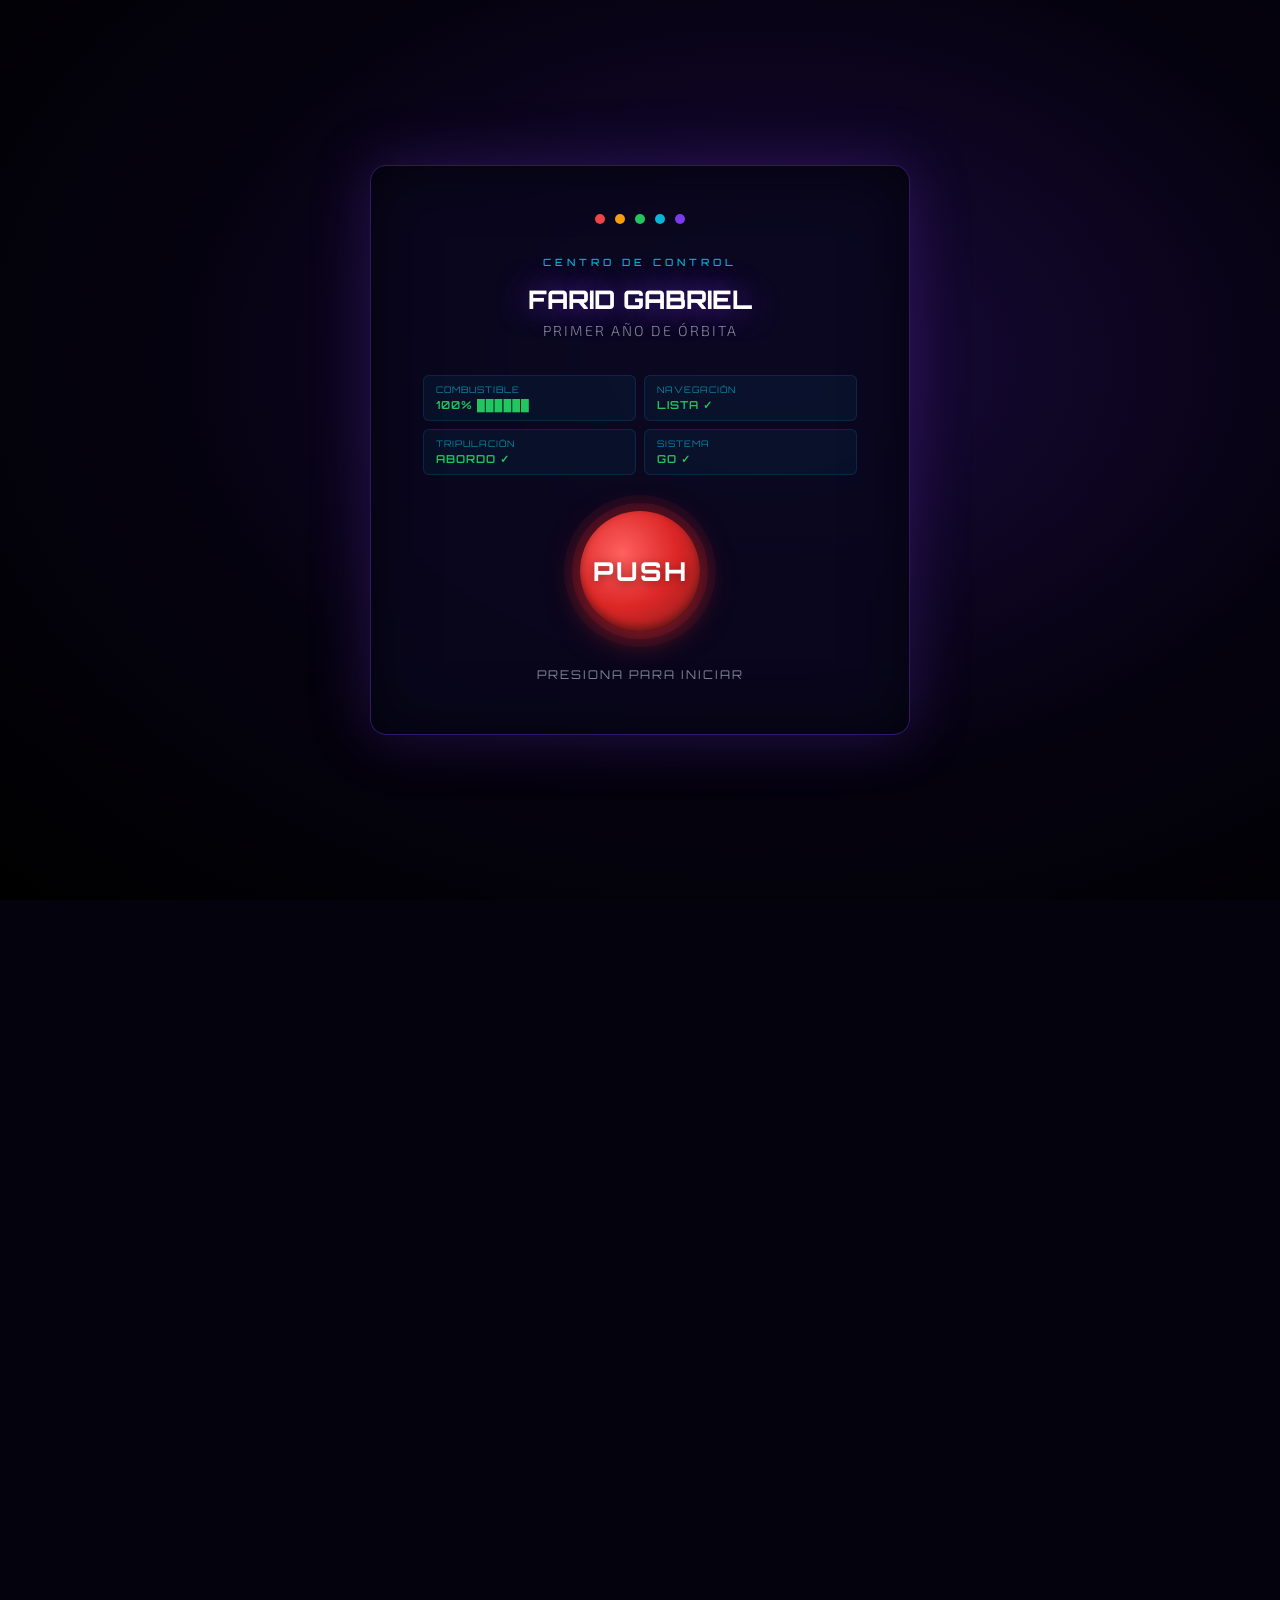
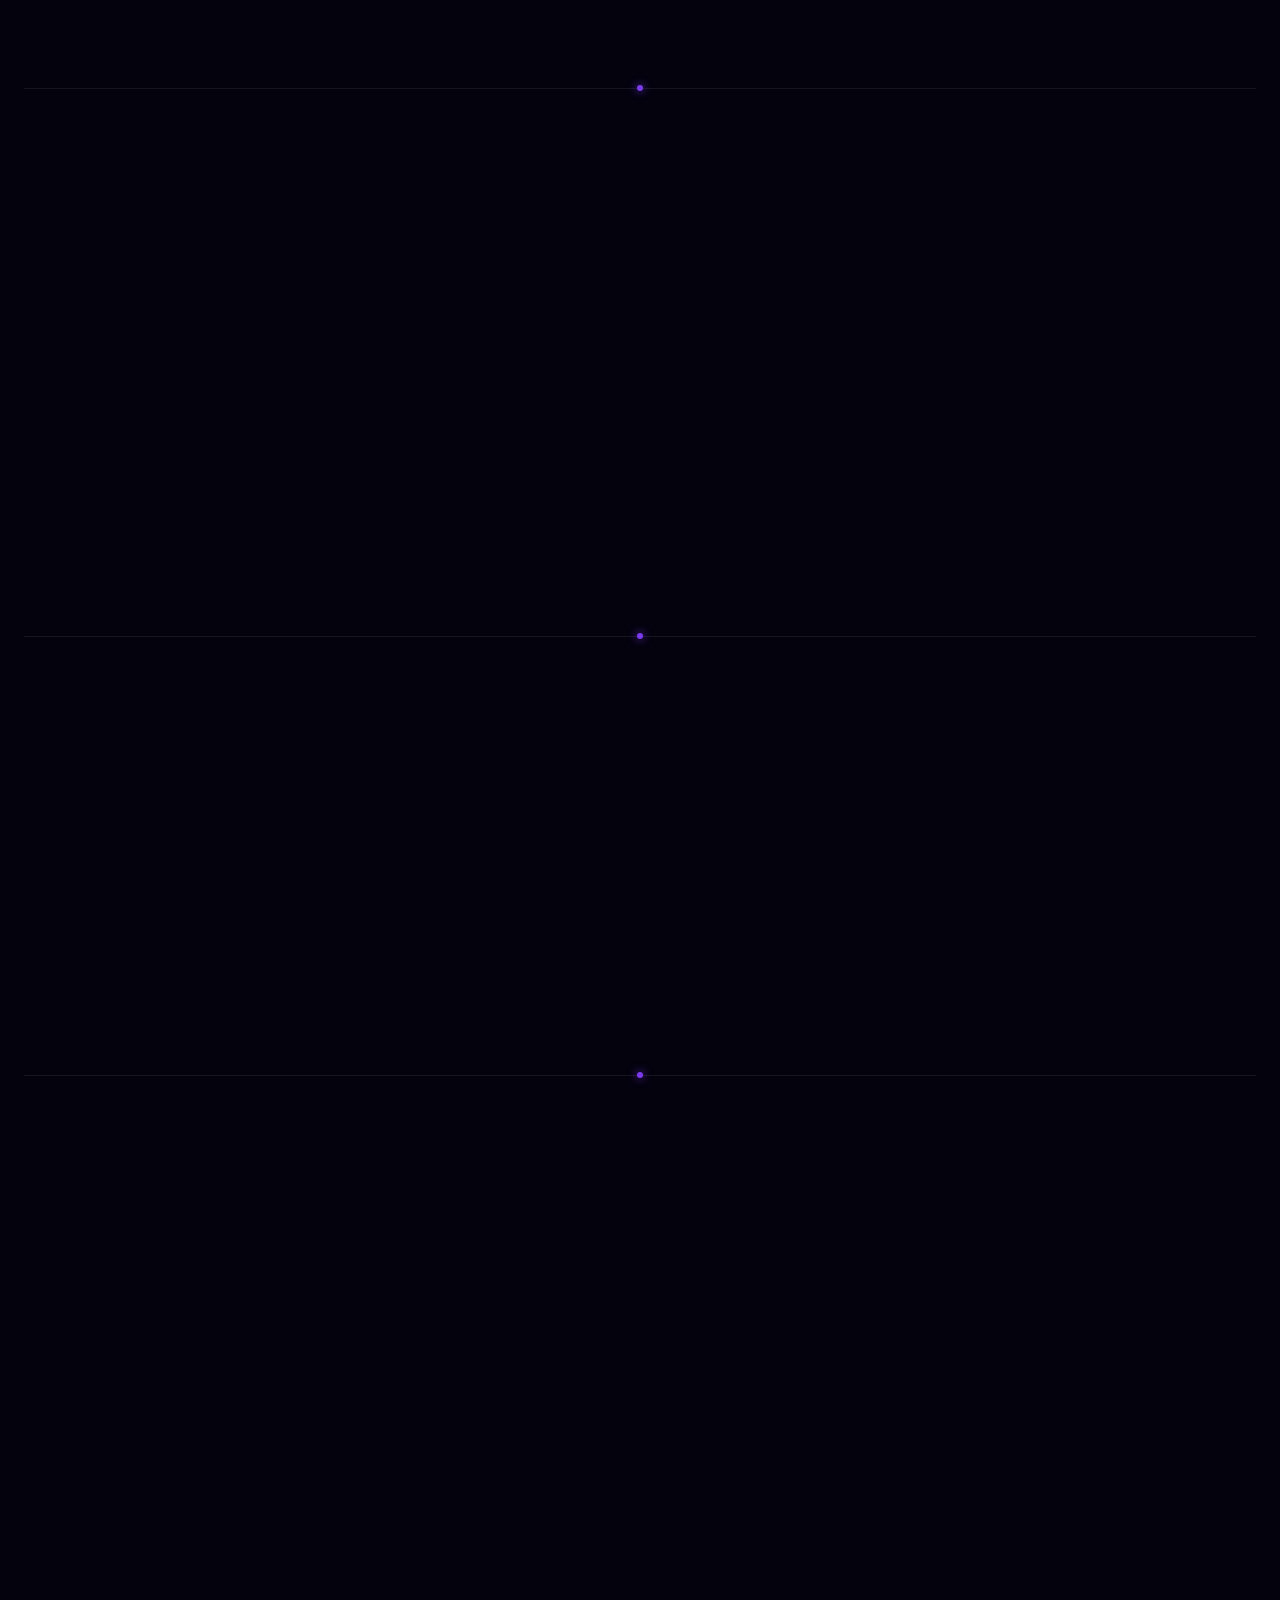
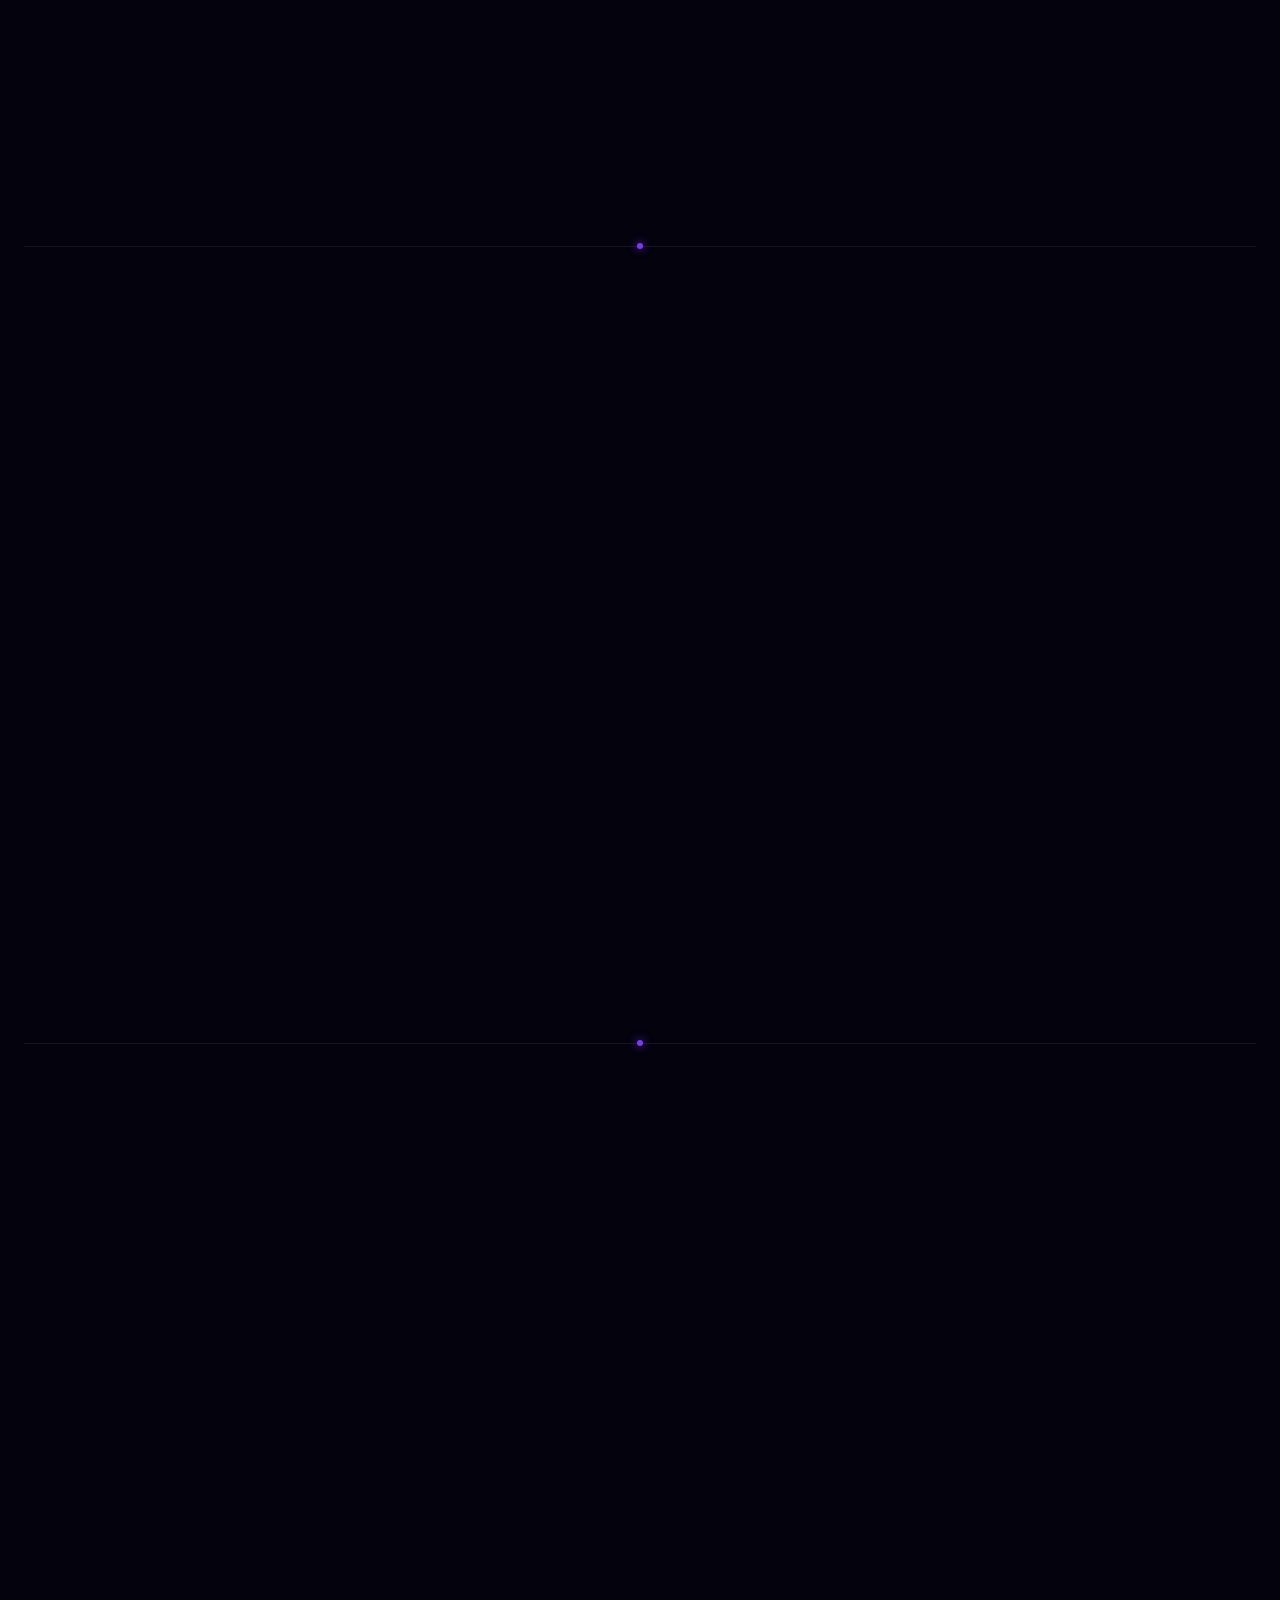
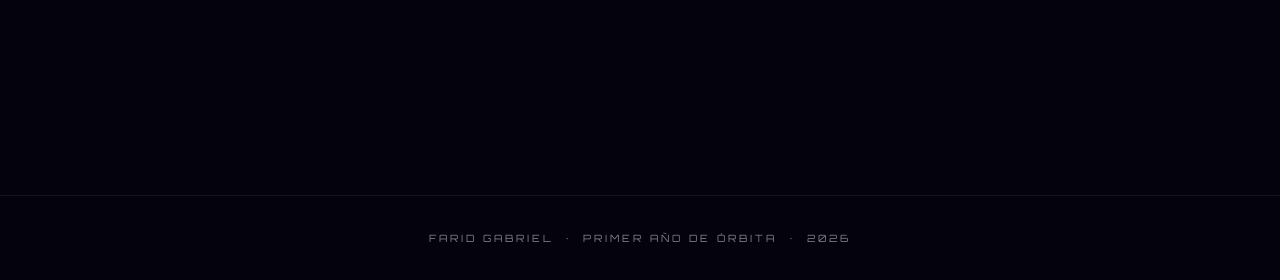
==== index.html @ 814578d6 "nebulosa y adios frase de inicio" ====
<!DOCTYPE html>
<html lang="es">

<head>
    <meta charset="utf-8" />
    <meta name="viewport" content="width=device-width, initial-scale=1" />
    <meta name="color-scheme" content="dark" />
    <meta name="theme-color" content="#03020d" />
    <title>Farid Gabriel — Primer Año de Órbita</title>
    <meta name="description"
        content="¡Farid Gabriel completa su primera órbita! Te invitamos a celebrar este lanzamiento especial." />
    <!-- Open Graph / WhatsApp -->
    <meta property="og:type" content="website" />
    <meta property="og:url" content="https://cumple-de-farid.pages.dev/" />
    <meta property="og:title" content="Farid Gabriel — Cumple 1 Año!" />
    <meta property="og:description"
        content="¡Farid Gabriel cumple un año y queremos celebrarlo contigo! Te esperamos para compartir risas, pastel y un momento inolvidable. ¡Gracias por ser parte de su vida!" />
    <meta property="og:image" content="https://cumple-de-farid.pages.dev/img/meta.jpg" />
    <meta property="og:image:secure_url" content="https://cumple-de-farid.pages.dev/img/meta.jpg" />
    <meta property="og:image:type" content="image/jpeg" />
    <meta property="og:image:width" content="2000" />
    <meta property="og:image:height" content="2000" />
    <meta property="og:image:alt" content="Farid Gabriel cumple un año — ¡Celebremos juntos!" />
    <meta property="og:locale" content="es_MX" />
    <meta property="og:site_name" content="Cumpleaños de Farid Gabriel" />
    <!-- Twitter Card (también funciona en WhatsApp) -->
    <meta name="twitter:card" content="summary_large_image" />
    <meta name="twitter:title" content="Farid Gabriel — Primer Año de Órbita" />
    <meta name="twitter:description"
        content="¡Farid Gabriel cumple un año y queremos celebrarlo contigo! Te esperamos para compartir risas, pastel y un momento inolvidable. ¡Gracias por ser parte de su vida!" />
    <meta name="twitter:image" content="https://cumple-de-farid.pages.dev/img/meta.jpg" />

    <link rel="preconnect" href="https://fonts.googleapis.com" />
    <link rel="preconnect" href="https://fonts.gstatic.com" crossorigin />
    <link
        href="https://fonts.googleapis.com/css2?family=Orbitron:wght@400;500;600;700;800;900&family=Exo+2:ital,wght@0,300;0,400;0,500;0,600;1,300&display=swap"
        rel="stylesheet" />

    <style>
        /* ===================================================
           RESET & BASE
        =================================================== */
        *,
        *::before,
        *::after {
            box-sizing: border-box;
            margin: 0;
            padding: 0;
        }

        :root {
            color-scheme: dark;
            --space-black: #03020d;
            --deep-navy: #080820;
            --nebula-purple: #4a2480;
            --violet: #7c3aed;
            --cyan: #06b6d4;
            --gold: #f59e0b;
            --star-white: #e8eaf6;
            --text-muted: rgba(232, 234, 246, 0.55);
            --glass-bg: rgba(255, 255, 255, 0.04);
            --glass-border: rgba(255, 255, 255, 0.08);
            --glow-violet: 0 0 40px rgba(124, 58, 237, 0.4);
            --glow-cyan: 0 0 40px rgba(6, 182, 212, 0.35);
        }

        html {
            scroll-behavior: smooth;
            background-color: var(--space-black);
        }

        body {
            background-color: var(--space-black);
            color: var(--star-white);
            font-family: 'Exo 2', sans-serif;
            font-weight: 300;
            overflow-x: hidden;
            -webkit-font-smoothing: antialiased;
        }

        /* ===================================================
           CANVAS STARS (background for all sections except hero)
        =================================================== */
        #stars-canvas {
            position: fixed;
            top: 0;
            left: 0;
            width: 100%;
            height: 100%;
            z-index: 0;
            pointer-events: none;
        }

        /* ===================================================
           ── INTRO / LAUNCH PANEL ──
        =================================================== */
        #launch-screen {
            position: fixed;
            inset: 0;
            z-index: 9999;
            display: flex;
            align-items: center;
            justify-content: center;
            background: radial-gradient(ellipse at 60% 40%, #1a0a3d 0%, #05020f 55%, #000 100%);
            overflow: hidden;
        }

        /* Shooting stars in launch panel */
        .launch-star {
            position: absolute;
            width: 2px;
            height: 2px;
            background: #fff;
            border-radius: 50%;
            opacity: 0;
            animation: shootStar var(--dur) linear var(--delay) infinite;
        }

        @keyframes shootStar {
            0% {
                transform: translate(0, 0) scaleX(1);
                opacity: 0;
            }

            10% {
                opacity: 1;
            }

            100% {
                transform: translate(var(--tx), var(--ty)) scaleX(6);
                opacity: 0;
            }
        }

        /* Panel */
        .launch-panel {
            position: relative;
            z-index: 2;
            background: rgba(10, 8, 30, 0.85);
            border: 1px solid rgba(124, 58, 237, 0.35);
            border-radius: 16px;
            padding: 48px 52px 52px;
            width: min(540px, 92vw);
            text-align: center;
            box-shadow: 0 0 60px rgba(124, 58, 237, 0.25), inset 0 0 60px rgba(0, 0, 0, 0.6);
            backdrop-filter: blur(12px);
        }

        /* Top status lights */
        .panel-lights {
            display: flex;
            justify-content: center;
            gap: 10px;
            margin-bottom: 32px;
        }

        .panel-light {
            width: 10px;
            height: 10px;
            border-radius: 50%;
            animation: blink 1.5s ease-in-out infinite;
        }

        .panel-light:nth-child(1) {
            background: #ef4444;
            animation-delay: 0s;
        }

        .panel-light:nth-child(2) {
            background: var(--gold);
            animation-delay: 0.4s;
        }

        .panel-light:nth-child(3) {
            background: #22c55e;
            animation-delay: 0.8s;
        }

        .panel-light:nth-child(4) {
            background: var(--cyan);
            animation-delay: 1.2s;
        }

        .panel-light:nth-child(5) {
            background: var(--violet);
            animation-delay: 0.2s;
        }

        @keyframes blink {

            0%,
            100% {
                opacity: 1;
                box-shadow: 0 0 8px currentColor;
            }

            50% {
                opacity: 0.25;
                box-shadow: none;
            }
        }

        .panel-label {
            font-family: 'Orbitron', sans-serif;
            font-size: 10px;
            font-weight: 500;
            letter-spacing: 4px;
            color: var(--cyan);
            text-transform: uppercase;
            margin-bottom: 16px;
        }

        .panel-title {
            font-family: 'Orbitron', sans-serif;
            font-size: clamp(1.1rem, 4vw, 1.6rem);
            font-weight: 800;
            line-height: 1.2;
            color: #fff;
            margin-bottom: 8px;
            text-shadow: 0 0 30px rgba(124, 58, 237, 0.8);
        }

        .panel-subtitle {
            font-size: 0.9rem;
            color: var(--text-muted);
            letter-spacing: 2px;
            margin-bottom: 36px;
        }

        /* Status readouts */
        .panel-readouts {
            display: grid;
            grid-template-columns: 1fr 1fr;
            gap: 8px;
            margin-bottom: 36px;
        }

        .readout {
            background: rgba(6, 182, 212, 0.06);
            border: 1px solid rgba(6, 182, 212, 0.15);
            border-radius: 6px;
            padding: 8px 12px;
            text-align: left;
            font-family: 'Orbitron', sans-serif;
            font-size: 9px;
            letter-spacing: 1px;
        }

        .readout-label {
            color: var(--cyan);
            opacity: 0.7;
            display: block;
            margin-bottom: 3px;
        }

        .readout-value {
            color: #22c55e;
            font-size: 11px;
            font-weight: 600;
        }

        /* Big red launch button */
        #launch-btn {
            position: relative;
            width: 120px;
            height: 120px;
            border-radius: 50%;
            border: none;
            outline: none;
            -webkit-tap-highlight-color: transparent;
            -webkit-appearance: none;
            user-select: none;
            cursor: pointer;
            background: radial-gradient(circle at 35% 35%, #ff6060, #dc2626 50%, #7f1d1d);
            box-shadow: 0 0 0 8px rgba(220, 38, 38, 0.15),
                0 0 0 16px rgba(220, 38, 38, 0.08),
                0 8px 32px rgba(220, 38, 38, 0.5),
                inset 0 -4px 8px rgba(0, 0, 0, 0.4);
            transition: transform 0.15s, box-shadow 0.15s;
            animation: pulseLaunch 2.5s ease-in-out infinite;
            margin: 0 auto;
            display: block;
        }

        #launch-btn:focus {
            outline: none;
            box-shadow: 0 0 0 8px rgba(220, 38, 38, 0.15),
                0 0 0 16px rgba(220, 38, 38, 0.08),
                0 8px 32px rgba(220, 38, 38, 0.5),
                inset 0 -4px 8px rgba(0, 0, 0, 0.4);
        }

        #launch-btn::after {
            content: 'PUSH';
            font-family: 'Orbitron', sans-serif;
            font-weight: 800;
            font-size: 26px;
            color: #fff;
            letter-spacing: 2px;
            text-shadow: 0 2px 10px rgba(0, 0, 0, 0.4);
            position: absolute;
            top: 50%;
            left: 50%;
            transform: translate(-50%, -50%);
            pointer-events: none;
        }

        /* hover removed — mobile/touch only */

        #launch-btn:active {
            transform: scale(0.97);
        }

        @keyframes pulseLaunch {

            0%,
            100% {
                box-shadow: 0 0 0 8px rgba(220, 38, 38, 0.15), 0 0 0 16px rgba(220, 38, 38, 0.08), 0 8px 32px rgba(220, 38, 38, 0.5), inset 0 -4px 8px rgba(0, 0, 0, 0.4);
            }

            50% {
                box-shadow: 0 0 0 14px rgba(220, 38, 38, 0.25), 0 0 0 28px rgba(220, 38, 38, 0.12), 0 12px 48px rgba(220, 38, 38, 0.7), inset 0 -4px 8px rgba(0, 0, 0, 0.4);
            }
        }

        .launch-hint {
            margin-top: 36px;
            font-size: 0.75rem;
            letter-spacing: 2px;
            color: var(--text-muted);
            font-family: 'Orbitron', sans-serif;
        }

        /* ===================================================
           ── WARP EFFECT ──
        =================================================== */
        #warp-overlay {
            position: fixed;
            inset: 0;
            z-index: 10002;
            pointer-events: none;
            opacity: 0;
            background: radial-gradient(ellipse at center, #ffffff 0%, #a78bfa 15%, #4c1d95 40%, #000 80%);
        }

        #warp-canvas {
            position: fixed;
            inset: 0;
            z-index: 10001;
            pointer-events: none;
            opacity: 0;
        }

        /* ===================================================
           ── HERO / INICIO ──
        =================================================== */
        #hero {
            position: relative;
            width: 100%;
            height: 100vh;
            min-height: 700px;
            background-image:
                url("./img/moon.avif"),
                url("./img/sars_bg.avif"),
                radial-gradient(circle at 50% 90%, #865ad6, #4a3896 45%, #322a7d 68%, #191c62);
            background-position: 50% 100%, 50% 0, 0 0;
            background-repeat: no-repeat, no-repeat, repeat;
            background-size: contain, 1440px, auto;
            display: flex;
            align-items: center;
            justify-content: center;
            overflow: hidden;
        }

        /* Satellite */
        .hero-satelite {
            position: absolute;
            top: 12%;
            left: 5%;
            width: 50px;
            height: 50px;
            background-image: url("./img/satelite.avif");
            background-size: contain;
            background-repeat: no-repeat;
            animation: floatSlow 8s ease-in-out infinite;
            z-index: 2;
        }

        /* Earth */
        .hero-earth {
            position: absolute;
            top: 52%;
            right: 8%;
            width: 100px;
            height: 100px;
            background-image: url("./img/earth.avif");
            background-size: contain;
            background-repeat: no-repeat;
            animation: floatSlow 10s ease-in-out infinite 1s;
            z-index: 2;
        }

        @keyframes floatSlow {

            0%,
            100% {
                transform: translateY(0) rotate(0deg);
            }

            50% {
                transform: translateY(-18px) rotate(4deg);
            }
        }

        /* Nebulosa sutil en el hero */
        #hero::before {
            content: '';
            position: absolute;
            inset: 0;
            z-index: 1;
            pointer-events: none;
            background:
                radial-gradient(ellipse 55% 40% at 15% 25%, rgba(220, 80, 180, 0.13) 0%, transparent 70%),
                radial-gradient(ellipse 40% 35% at 88% 18%, rgba(80, 120, 255, 0.1) 0%, transparent 65%),
                radial-gradient(ellipse 30% 25% at 72% 70%, rgba(124, 58, 237, 0.1) 0%, transparent 60%);
        }

        /* Hero text */
        .hero-content {
            position: relative;
            z-index: 3;
            text-align: center;
            padding: 0 24px;
        }

        .hero-eyebrow {
            font-family: 'Orbitron', sans-serif;
            font-size: 11px;
            font-weight: 500;
            letter-spacing: 5px;
            color: var(--cyan);
            text-transform: uppercase;
            margin-bottom: 20px;
            opacity: 0;
            animation: fadeUp 0.8s ease forwards 0.3s;
        }

        .hero-name {
            font-family: 'Orbitron', sans-serif;
            font-size: clamp(3.6rem, 14vw, 8.5rem);
            font-weight: 900;
            line-height: 0.92;
            color: #fff;
            letter-spacing: -2px;
            text-shadow:
                0 0 20px rgba(255, 255, 255, 0.9),
                0 0 60px rgba(168, 139, 250, 0.85),
                0 0 120px rgba(124, 58, 237, 0.7),
                0 0 200px rgba(124, 58, 237, 0.4),
                0 0 300px rgba(76, 29, 149, 0.3);
            opacity: 0;
            animation: fadeUp 0.8s ease forwards 0.55s;
        }

        /* Pulsing glow behind hero name */
        .hero-name-glow {
            position: absolute;
            top: 50%;
            left: 50%;
            transform: translate(-50%, -50%);
            width: 600px;
            height: 300px;
            background: radial-gradient(ellipse at center,
                    rgba(124, 58, 237, 0.35) 0%,
                    rgba(76, 29, 149, 0.2) 35%,
                    transparent 70%);
            filter: blur(30px);
            pointer-events: none;
            animation: glowPulse 3s ease-in-out infinite;
            z-index: 2;
        }

        @keyframes glowPulse {

            0%,
            100% {
                opacity: 0.7;
                transform: translate(-50%, -50%) scale(1);
            }

            50% {
                opacity: 1;
                transform: translate(-50%, -50%) scale(1.15);
            }
        }

        .hero-eyebrow {
            font-family: 'Orbitron', sans-serif;
            font-size: 13px;
            font-weight: 500;
            letter-spacing: 7px;
            color: var(--cyan);
            text-transform: uppercase;
            margin-bottom: 24px;
            opacity: 0;
            animation: fadeUp 0.8s ease forwards 0.3s;
            text-shadow: 0 0 15px var(--cyan);
        }

        .hero-mission {
            font-family: 'Orbitron', sans-serif;
            font-size: clamp(0.75rem, 2.8vw, 1.1rem);
            font-weight: 400;
            color: rgba(255, 255, 255, 0.65);
            letter-spacing: 6px;
            margin-top: 18px;
            text-transform: uppercase;
            opacity: 0;
            animation: fadeUp 0.8s ease forwards 0.8s;
        }

        .hero-orbit-badge {
            display: inline-flex;
            align-items: center;
            gap: 12px;
            background: rgba(124, 58, 237, 0.2);
            border: 1px solid rgba(168, 139, 250, 0.45);
            border-radius: 100px;
            padding: 13px 32px;
            margin-top: 20px;
            font-size: 0.95rem;
            color: rgba(255, 255, 255, 0.85);
            letter-spacing: 1px;
            opacity: 0;
            animation: fadeUp 0.8s ease forwards 1s;
            box-shadow: 0 0 30px rgba(124, 58, 237, 0.2), inset 0 0 20px rgba(124, 58, 237, 0.05);
        }

        .hero-orbit-badge span {
            color: var(--gold);
            font-family: 'Orbitron', sans-serif;
            font-weight: 700;
            font-size: 1.1rem;
            text-shadow: 0 0 15px var(--gold);
        }

        /* Extra hero decorations */
        .hero-star-ring {
            position: absolute;
            top: 50%;
            left: 50%;
            transform: translate(-50%, -50%);
            width: 500px;
            height: 500px;
            border-radius: 50%;
            border: 1px solid rgba(124, 58, 237, 0.12);
            pointer-events: none;
            animation: spinRing 30s linear infinite;
            z-index: 2;
        }

        .hero-star-ring::before {
            content: '★';
            position: absolute;
            top: -8px;
            left: 50%;
            transform: translateX(-50%);
            color: var(--gold);
            font-size: 14px;
            text-shadow: 0 0 10px var(--gold);
        }

        .hero-star-ring::after {
            content: '✧';
            position: absolute;
            bottom: -8px;
            left: 50%;
            transform: translateX(-50%);
            color: var(--gold);
            font-size: 11px;
            opacity: 0.6;
            text-shadow: 0 0 8px var(--gold);
        }

        /* Puntos y rombos sobre el anillo interior */
        .ring-dot {
            position: absolute;
            border-radius: 50%;
            pointer-events: none;
        }

        .hero-star-ring .ring-dot-left {
            width: 6px;
            height: 6px;
            background: var(--violet);
            box-shadow: 0 0 8px var(--violet);
            top: 50%;
            left: -4px;
            transform: translateY(-50%);
        }

        .hero-star-ring .ring-dot-right {
            width: 6px;
            height: 6px;
            background: var(--cyan);
            box-shadow: 0 0 8px var(--cyan);
            top: 50%;
            right: -4px;
            transform: translateY(-50%);
        }

        .ring-diamond {
            position: absolute;
            width: 7px;
            height: 7px;
            background: var(--gold);
            box-shadow: 0 0 8px var(--gold);
            transform: rotate(45deg);
            pointer-events: none;
            opacity: 0.75;
        }

        .hero-star-ring .ring-diamond-tl {
            top: 73px;
            left: 73px;
        }

        .hero-star-ring .ring-diamond-br {
            bottom: 73px;
            right: 73px;
        }

        .hero-star-ring-2 {
            position: absolute;
            top: 50%;
            left: 50%;
            transform: translate(-50%, -50%);
            width: 700px;
            height: 700px;
            border-radius: 50%;
            border: 1px solid rgba(6, 182, 212, 0.07);
            pointer-events: none;
            animation: spinRing 50s linear infinite reverse;
            z-index: 2;
        }

        .hero-star-ring-2::before {
            content: '✦';
            position: absolute;
            bottom: -8px;
            left: 50%;
            transform: translateX(-50%);
            color: var(--cyan);
            font-size: 12px;
            text-shadow: 0 0 10px var(--cyan);
        }

        .hero-star-ring-2::after {
            content: '◆';
            position: absolute;
            top: -7px;
            left: 50%;
            transform: translateX(-50%);
            color: var(--violet);
            font-size: 10px;
            opacity: 0.7;
            text-shadow: 0 0 10px var(--violet);
        }

        /* Puntos y ticks sobre el anillo exterior */
        .hero-star-ring-2 .ring-dot-left {
            width: 5px;
            height: 5px;
            background: var(--gold);
            box-shadow: 0 0 7px var(--gold);
            top: 50%;
            left: -3px;
            transform: translateY(-50%);
        }

        .hero-star-ring-2 .ring-dot-right {
            width: 5px;
            height: 5px;
            background: var(--violet);
            box-shadow: 0 0 7px var(--violet);
            top: 50%;
            right: -3px;
            transform: translateY(-50%);
        }

        .ring-tick {
            position: absolute;
            width: 10px;
            height: 1.5px;
            background: var(--cyan);
            opacity: 0.5;
            pointer-events: none;
        }

        .hero-star-ring-2 .ring-tick-tl {
            top: 103px;
            left: 103px;
            transform: rotate(-45deg);
        }

        .hero-star-ring-2 .ring-tick-tr {
            top: 103px;
            right: 103px;
            transform: rotate(45deg);
        }

        .hero-star-ring-2 .ring-tick-bl {
            bottom: 103px;
            left: 103px;
            transform: rotate(45deg);
        }

        .hero-star-ring-2 .ring-tick-br {
            bottom: 103px;
            right: 103px;
            transform: rotate(-45deg);
        }

        @keyframes spinRing {
            from {
                transform: translate(-50%, -50%) rotate(0deg);
            }

            to {
                transform: translate(-50%, -50%) rotate(360deg);
            }
        }

        /* Scroll indicator */
        .scroll-indicator {
            position: absolute;
            bottom: max(100px, env(safe-area-inset-bottom, 0px) + 48px);
            left: 50%;
            transform: translateX(-50%);
            display: flex;
            flex-direction: column;
            align-items: center;
            gap: 10px;
            z-index: 10;
            opacity: 0;
            animation: fadeIn 1s ease forwards 1.6s;
            padding-bottom: 8px;
        }

        .scroll-label {
            font-family: 'Orbitron', sans-serif;
            font-size: 9px;
            letter-spacing: 4px;
            color: var(--cyan);
            text-transform: uppercase;
            text-shadow: 0 0 10px var(--cyan);
        }

        .scroll-arrow {
            width: 22px;
            height: 22px;
            border-right: 2px solid var(--cyan);
            border-bottom: 2px solid var(--cyan);
            transform: rotate(45deg);
            animation: bounceDown 1.4s ease-in-out infinite;
            filter: drop-shadow(0 0 6px var(--cyan));
        }

        @keyframes bounceDown {

            0%,
            100% {
                transform: rotate(45deg) translateY(0);
                opacity: 1;
            }

            50% {
                transform: rotate(45deg) translateY(8px);
                opacity: 0.4;
            }
        }

        /* ===================================================
           SECTION COMMON
        =================================================== */
        section {
            position: relative;
            z-index: 1;
        }

        .section-inner {
            max-width: 900px;
            margin: 0 auto;
            padding: 0 24px;
        }

        /* Section eyebrow */
        .section-tag {
            font-family: 'Orbitron', sans-serif;
            font-size: 10px;
            font-weight: 500;
            letter-spacing: 4px;
            text-transform: uppercase;
            margin-bottom: 16px;
            display: flex;
            align-items: center;
            gap: 10px;
        }

        .section-tag::before {
            content: '';
            display: block;
            width: 24px;
            height: 1px;
            background: currentColor;
            opacity: 0.5;
        }

        /* Reveal on scroll */
        .reveal {
            opacity: 0;
            transform: translateY(32px);
            transition: opacity 0.7s ease, transform 0.7s ease;
        }

        .reveal.visible {
            opacity: 1;
            transform: translateY(0);
        }

        .reveal-delay-1 {
            transition-delay: 0.1s;
        }

        .reveal-delay-2 {
            transition-delay: 0.2s;
        }

        .reveal-delay-3 {
            transition-delay: 0.3s;
        }

        .reveal-delay-4 {
            transition-delay: 0.4s;
        }

        /* ===================================================
           ── MENSAJE EMOTIVO ──
        =================================================== */
        #mensaje {
            padding: 120px 0 100px;
        }

        .mensaje-card {
            background: var(--glass-bg);
            border: 1px solid var(--glass-border);
            border-radius: 24px;
            padding: clamp(40px, 6vw, 72px) clamp(28px, 6vw, 80px);
            text-align: center;
            position: relative;
            overflow: hidden;
            backdrop-filter: blur(8px);
        }

        .mensaje-card::before {
            content: '';
            position: absolute;
            top: -1px;
            left: 10%;
            right: 10%;
            height: 1px;
            background: linear-gradient(90deg, transparent, var(--violet), transparent);
        }

        .mensaje-glow {
            position: absolute;
            top: -80px;
            left: 50%;
            transform: translateX(-50%);
            width: 300px;
            height: 300px;
            background: radial-gradient(circle, rgba(124, 58, 237, 0.2) 0%, transparent 70%);
            pointer-events: none;
        }

        .mensaje-card .section-tag {
            justify-content: center;
            color: var(--violet);
        }

        .mensaje-heading {
            font-family: 'Orbitron', sans-serif;
            font-size: clamp(1.6rem, 5vw, 2.8rem);
            font-weight: 800;
            line-height: 1.15;
            color: #fff;
            margin-bottom: 28px;
        }

        .mensaje-text {
            font-size: clamp(1rem, 2vw, 1.2rem);
            line-height: 1.85;
            color: rgba(232, 234, 246, 0.75);
            max-width: 580px;
            margin: 0 auto;
        }

        .mensaje-signature {
            margin-top: 36px;
            font-family: 'Orbitron', sans-serif;
            font-size: 11px;
            letter-spacing: 3px;
            color: var(--gold);
        }

        /* ===================================================
           ── DETALLES DE LA MISIÓN ──
        =================================================== */
        #detalles {
            padding: 80px 0 100px;
        }

        .detalles-heading {
            font-family: 'Orbitron', sans-serif;
            font-size: clamp(1.4rem, 4vw, 2.2rem);
            font-weight: 800;
            color: #fff;
            margin-bottom: 12px;
        }

        .detalles-intro {
            color: var(--text-muted);
            font-size: 1rem;
            margin-bottom: 52px;
        }

        .mission-grid {
            display: grid;
            grid-template-columns: repeat(auto-fit, minmax(200px, 1fr));
            gap: 16px;
        }

        .mission-param {
            background: var(--glass-bg);
            border: 1px solid var(--glass-border);
            border-radius: 16px;
            padding: 28px 24px;
            position: relative;
            overflow: hidden;
        }

        .mission-param::after {
            content: '';
            position: absolute;
            inset: 0;
            background: linear-gradient(135deg, rgba(124, 58, 237, 0.06) 0%, transparent 60%);
            pointer-events: none;
        }

        .param-icon {
            width: 40px;
            height: 40px;
            border-radius: 10px;
            background: rgba(124, 58, 237, 0.15);
            border: 1px solid rgba(124, 58, 237, 0.2);
            display: flex;
            align-items: center;
            justify-content: center;
            margin-bottom: 16px;
        }

        .param-icon svg {
            width: 20px;
            height: 20px;
        }

        .param-label {
            font-family: 'Orbitron', sans-serif;
            font-size: 9px;
            letter-spacing: 3px;
            color: var(--cyan);
            text-transform: uppercase;
            margin-bottom: 8px;
            display: block;
        }

        .param-value {
            font-size: 1rem;
            font-weight: 500;
            color: #fff;
            line-height: 1.4;
        }

        /* ===================================================
           ── PROTOCOLO DE ABORDO ──
        =================================================== */
        #protocolo {
            padding: 80px 0 100px;
        }

        .protocolo-heading {
            font-family: 'Orbitron', sans-serif;
            font-size: clamp(1.4rem, 4vw, 2.2rem);
            font-weight: 800;
            color: #fff;
            margin-bottom: 12px;
        }

        .protocolo-intro {
            color: var(--text-muted);
            font-size: 1rem;
            margin-bottom: 52px;
        }

        .protocol-list {
            display: grid;
            grid-template-columns: repeat(auto-fit, minmax(240px, 1fr));
            gap: 16px;
        }

        .protocol-item {
            display: flex;
            align-items: flex-start;
            gap: 18px;
            background: var(--glass-bg);
            border: 1px solid var(--glass-border);
            border-radius: 16px;
            padding: 24px;
        }

        .protocol-num {
            font-family: 'Orbitron', sans-serif;
            font-size: 0.65rem;
            font-weight: 700;
            color: var(--cyan);
            background: rgba(6, 182, 212, 0.1);
            border: 1px solid rgba(6, 182, 212, 0.2);
            border-radius: 6px;
            width: 32px;
            height: 32px;
            display: flex;
            align-items: center;
            justify-content: center;
            flex-shrink: 0;
            letter-spacing: 1px;
        }

        .protocol-text {
            font-size: 0.95rem;
            color: rgba(232, 234, 246, 0.85);
            line-height: 1.5;
            padding-top: 4px;
        }

        .protocol-text strong {
            color: #fff;
            font-weight: 600;
            display: block;
            margin-bottom: 2px;
        }

        /* ===================================================
           ── UBICACIÓN ──
        =================================================== */
        #ubicacion {
            padding: 80px 0 100px;
        }

        .ubicacion-heading {
            font-family: 'Orbitron', sans-serif;
            font-size: clamp(1.4rem, 4vw, 2.2rem);
            font-weight: 800;
            color: #fff;
            margin-bottom: 12px;
        }

        .ubicacion-address {
            color: var(--text-muted);
            font-size: 1rem;
            margin-bottom: 40px;
        }

        .map-frame-outer {
            position: relative;
            border-radius: 20px;
            overflow: hidden;
            border: 1px solid var(--glass-border);
            box-shadow: 0 0 60px rgba(124, 58, 237, 0.15);
        }

        /* Corner decorations */
        .map-frame-outer::before,
        .map-frame-outer::after {
            content: '';
            position: absolute;
            z-index: 2;
            pointer-events: none;
        }

        .map-frame-outer::before {
            top: 0;
            left: 0;
            right: 0;
            height: 3px;
            background: linear-gradient(90deg, var(--violet), var(--cyan));
        }

        .map-frame-outer::after {
            bottom: 0;
            left: 0;
            right: 0;
            height: 3px;
            background: linear-gradient(90deg, var(--cyan), var(--violet));
        }

        .map-frame-outer iframe {
            display: block;
            width: 100%;
            height: 380px;
            border: none;
            filter: invert(90%) hue-rotate(180deg) saturate(0.6) brightness(0.75);
        }

        .map-btn-row {
            margin-top: 20px;
            display: flex;
            justify-content: center;
        }

        /* ===================================================
           BUTTONS
        =================================================== */
        .btn-primary {
            display: inline-flex;
            align-items: center;
            gap: 10px;
            font-family: 'Orbitron', sans-serif;
            font-size: 0.8rem;
            font-weight: 600;
            letter-spacing: 2px;
            text-transform: uppercase;
            text-decoration: none;
            color: #fff;
            background: linear-gradient(135deg, var(--violet), #5b21b6);
            border: none;
            border-radius: 100px;
            padding: 14px 32px;
            cursor: pointer;
            box-shadow: 0 4px 24px rgba(124, 58, 237, 0.35);
        }

        .btn-whatsapp {
            display: inline-flex;
            align-items: center;
            justify-content: center;
            gap: 12px;
            font-family: 'Orbitron', sans-serif;
            font-size: 0.8rem;
            font-weight: 700;
            letter-spacing: 2px;
            text-transform: uppercase;
            text-decoration: none;
            color: #fff;
            background: linear-gradient(135deg, #16a34a, #15803d);
            border-radius: 100px;
            padding: 16px 32px;
            cursor: pointer;
            box-shadow: 0 4px 32px rgba(22, 163, 74, 0.4);
            width: 100%;
            max-width: 420px;
        }

        /* ===================================================
           ── CONFIRMACIÓN ──
        =================================================== */
        #confirmar {
            padding: 80px 0 60px;
        }

        .confirm-card {
            background: linear-gradient(135deg, rgba(124, 58, 237, 0.12) 0%, rgba(6, 182, 212, 0.06) 100%);
            border: 1px solid rgba(124, 58, 237, 0.25);
            border-radius: 28px;
            padding: clamp(48px, 7vw, 90px) clamp(28px, 6vw, 80px);
            text-align: center;
            position: relative;
            overflow: hidden;
        }

        .confirm-card::before {
            content: '';
            position: absolute;
            top: -1px;
            left: 10%;
            right: 10%;
            height: 1px;
            background: linear-gradient(90deg, transparent, var(--cyan), transparent);
        }

        .confirm-glow {
            position: absolute;
            bottom: -100px;
            left: 50%;
            transform: translateX(-50%);
            width: 500px;
            height: 300px;
            background: radial-gradient(ellipse, rgba(6, 182, 212, 0.12) 0%, transparent 70%);
            pointer-events: none;
        }

        .confirm-heading {
            font-family: 'Orbitron', sans-serif;
            font-size: clamp(1.4rem, 5vw, 2.4rem);
            font-weight: 900;
            color: #fff;
            margin-bottom: 16px;
            line-height: 1.2;
        }

        .confirm-subtext {
            color: var(--text-muted);
            font-size: 1rem;
            line-height: 1.7;
            max-width: 480px;
            margin: 0 auto 40px;
        }

        .confirm-note {
            margin-top: 24px;
            font-size: 0.8rem;
            color: var(--text-muted);
            letter-spacing: 1px;
        }

        /* ===================================================
           ── FOOTER ──
        =================================================== */
        footer {
            border-top: 1px solid var(--glass-border);
            padding: 36px 24px;
            text-align: center;
            position: relative;
            z-index: 1;
        }

        .footer-text {
            font-family: 'Orbitron', sans-serif;
            font-size: 10px;
            letter-spacing: 3px;
            color: var(--text-muted);
        }

        /* ===================================================
           SECTION DIVIDERS — HUD lines
        =================================================== */
        .hud-divider {
            position: relative;
            height: 1px;
            background: var(--glass-border);
            margin: 0 24px;
            z-index: 1;
        }

        .hud-divider::before {
            content: '';
            position: absolute;
            left: 50%;
            top: -3px;
            transform: translateX(-50%);
            width: 6px;
            height: 6px;
            border-radius: 50%;
            background: var(--violet);
            box-shadow: 0 0 10px var(--violet);
        }

        /* ===================================================
           KEYFRAMES
        =================================================== */
        @keyframes fadeUp {
            from {
                opacity: 0;
                transform: translateY(24px);
            }

            to {
                opacity: 1;
                transform: translateY(0);
            }
        }

        @keyframes fadeIn {
            from {
                opacity: 0;
            }

            to {
                opacity: 1;
            }
        }

        /* ===================================================
           ── GALERÍA ESTELAR (CARRUSEL) ──
        =================================================== */
        #galeria {
            padding: 80px 0 100px;
            position: relative;
        }

        .galeria-heading {
            font-family: 'Orbitron', sans-serif;
            font-size: clamp(1.4rem, 4vw, 2.2rem);
            font-weight: 800;
            color: #fff;
            margin-bottom: 12px;
        }

        .galeria-intro {
            color: var(--text-muted);
            font-size: 1rem;
            margin-bottom: 52px;
        }

        .carousel-container {
            position: relative;
            max-width: 1000px;
            margin: 0 auto;
            padding: 0 24px;
        }

        .carousel-track-wrapper {
            overflow-x: auto;
            scroll-snap-type: x mandatory;
            scroll-behavior: smooth;
            scrollbar-width: none;
            -ms-overflow-style: none;
            display: flex;
            gap: 20px;
            padding: 20px 0;
            mask-image: linear-gradient(to right, transparent 0%, black 5%, black 95%, transparent 100%);
            -webkit-mask-image: linear-gradient(to right, transparent 0%, black 5%, black 95%, transparent 100%);
        }

        .carousel-track-wrapper::-webkit-scrollbar {
            display: none;
        }

        .carousel-slide {
            flex: 0 0 calc(100% - 10px);
            scroll-snap-align: center;
            position: relative;
            border-radius: 20px;
            overflow: hidden;
            background: var(--glass-bg);
            border: 1px solid var(--glass-border);
            height: 55vh;
            max-height: 450px;
            box-shadow: 0 10px 30px rgba(0, 0, 0, 0.5), 0 0 20px rgba(124, 58, 237, 0.15);
            display: flex;
            align-items: center;
            justify-content: center;
            padding: 10px;
        }

        @media (min-width: 768px) {
            .carousel-slide {
                flex: 0 0 calc(50% - 10px);
                height: 450px;
            }
        }

        @media (min-width: 1024px) {
            .carousel-slide {
                flex: 0 0 calc(33.333% - 13.333px);
                height: 400px;
            }
        }

        .carousel-slide img {
            max-width: 100%;
            max-height: 100%;
            object-fit: contain;
            display: block;
            border-radius: 12px;
            transition: transform 0.5s ease;
        }

        .carousel-slide:hover img {
            transform: scale(1.05);
        }

        .carousel-nav-btn {
            position: absolute;
            top: calc(50% - 12px);
            transform: translateY(-50%);
            width: 48px;
            height: 48px;
            border-radius: 50%;
            background: rgba(10, 8, 30, 0.7);
            border: 1px solid rgba(124, 58, 237, 0.5);
            color: var(--cyan);
            display: flex;
            align-items: center;
            justify-content: center;
            cursor: pointer;
            z-index: 10;
            backdrop-filter: blur(8px);
            box-shadow: 0 0 20px rgba(124, 58, 237, 0.3);
            transition: background 0.3s, box-shadow 0.3s, color 0.3s, transform 0.2s;
        }

        .carousel-nav-btn:hover {
            background: rgba(124, 58, 237, 0.4);
            box-shadow: 0 0 30px rgba(124, 58, 237, 0.6);
            color: #fff;
            transform: translateY(-50%) scale(1.1);
        }

        .carousel-nav-btn:active {
            transform: translateY(-50%) scale(0.95);
        }

        .carousel-nav-btn.prev {
            left: 4px;
        }

        .carousel-nav-btn.next {
            right: 4px;
        }

        .carousel-nav-btn svg {
            width: 24px;
            height: 24px;
            fill: none;
            stroke: currentColor;
            stroke-width: 2;
            stroke-linecap: round;
            stroke-linejoin: round;
        }

        .carousel-indicators {
            display: flex;
            justify-content: center;
            gap: 8px;
            margin-top: 16px;
        }

        .indicator {
            width: 24px;
            height: 4px;
            border-radius: 2px;
            background: rgba(255, 255, 255, 0.2);
            cursor: pointer;
            transition: background 0.3s, width 0.3s, box-shadow 0.3s;
        }

        .indicator.active {
            background: var(--cyan);
            width: 40px;
            box-shadow: 0 0 10px var(--cyan);
        }

        @media (max-width: 767px) {
            .carousel-nav-btn {
                width: 40px;
                height: 40px;
            }

            .carousel-nav-btn.prev {
                left: 12px;
            }

            .carousel-nav-btn.next {
                right: 12px;
            }

            .carousel-track-wrapper {
                mask-image: none;
                -webkit-mask-image: none;
            }
        }

        /* ===================================================
           ── REPRODUCTOR DE MÚSICA ──
        =================================================== */
        .audio-controls {
            position: fixed;
            bottom: 24px;
            right: 24px;
            z-index: 9990;
            opacity: 1;
            transition: opacity 0.5s ease, transform 0.5s ease;
        }

        .audio-controls.hidden {
            opacity: 0;
            pointer-events: none;
            transform: translateY(20px);
        }

        .toggle-audio-btn {
            width: 50px;
            height: 50px;
            border-radius: 50%;
            background: rgba(10, 8, 30, 0.7);
            border: 1px solid rgba(124, 58, 237, 0.4);
            box-shadow: 0 0 20px rgba(124, 58, 237, 0.2);
            backdrop-filter: blur(8px);
            display: flex;
            align-items: center;
            justify-content: center;
            cursor: pointer;
            transition: all 0.3s ease;
            color: var(--cyan);
        }

        .toggle-audio-btn:hover {
            border-color: var(--cyan);
            box-shadow: 0 0 30px rgba(6, 182, 212, 0.4);
            transform: scale(1.05);
        }

        .audio-bars {
            display: flex;
            align-items: flex-end;
            gap: 3px;
            height: 16px;
        }

        .audio-bars .bar {
            width: 3px;
            background-color: var(--cyan);
            border-radius: 2px;
            animation: soundWave 1.2s ease-in-out infinite;
        }

        .audio-bars .bar:nth-child(1) {
            height: 60%;
            animation-delay: 0.0s;
        }

        .audio-bars .bar:nth-child(2) {
            height: 100%;
            animation-delay: 0.2s;
        }

        .audio-bars .bar:nth-child(3) {
            height: 80%;
            animation-delay: 0.4s;
        }

        .audio-bars .bar:nth-child(4) {
            height: 40%;
            animation-delay: 0.6s;
        }

        @keyframes soundWave {

            0%,
            100% {
                transform: scaleY(0.5);
            }

            50% {
                transform: scaleY(1);
            }
        }

        .audio-paused .audio-bars {
            display: none;
        }

        .play-icon {
            display: none;
            width: 20px;
            height: 20px;
            color: var(--cyan);
            margin-left: 2px;
        }

        .audio-paused .play-icon {
            display: block;
        }

        /* ===================================================
           RESPONSIVE — Mobile first
        =================================================== */

        /* ── Small phones (≤ 480px) ── */
        @media (max-width: 480px) {
            .launch-panel {
                padding: 28px 18px 32px;
                border-radius: 14px;
            }

            .panel-title {
                font-size: 1.25rem;
            }

            .panel-readouts {
                grid-template-columns: 1fr 1fr;
                gap: 6px;
            }

            .readout {
                padding: 7px 10px;
            }

            #launch-btn {
                width: 90px;
                height: 90px;
            }

            #launch-btn::after {
                font-size: 18px;
            }

            /* Hero */
            #hero {
                min-height: 100dvh;
            }

            .hero-content {
                padding: 0 16px;
            }

            .hero-orbit-badge {
                font-size: 0.75rem;
                padding: 8px 16px;
            }

            /* Sections */
            #mensaje {
                padding: 72px 0 64px;
            }

            #detalles,
            #protocolo,
            #ubicacion,
            #confirmar {
                padding: 56px 0 64px;
            }

            .section-inner {
                padding: 0 16px;
            }

            /* Mission grid — 1 column on very small screens */
            .mission-grid {
                grid-template-columns: 1fr;
                gap: 12px;
            }

            .mission-param {
                padding: 20px 18px;
            }

            /* Protocol — already 1 col */
            .protocol-list {
                grid-template-columns: 1fr;
                gap: 12px;
            }

            .protocol-item {
                padding: 18px 16px;
                gap: 14px;
            }

            /* Map */
            .map-frame-outer iframe {
                height: 220px;
            }

            /* Buttons — full width on small phones */
            .btn-primary {
                width: 100%;
                justify-content: center;
                padding: 14px 20px;
                font-size: 0.72rem;
            }

            .btn-whatsapp {
                padding: 15px 20px;
                font-size: 0.72rem;
                letter-spacing: 1px;
            }

            /* Confirm card */
            .confirm-card {
                padding: 36px 18px;
            }
        }

        /* ── Wider phones / small tablets (481px – 768px) ── */
        @media (min-width: 481px) and (max-width: 768px) {
            .launch-panel {
                padding: 36px 28px 40px;
            }

            #launch-btn {
                width: 100px;
                height: 100px;
            }

            #launch-btn::after {
                font-size: 22px;
            }

            .mission-grid {
                grid-template-columns: 1fr 1fr;
                gap: 14px;
            }

            .protocol-list {
                grid-template-columns: 1fr;
            }

            .map-frame-outer iframe {
                height: 260px;
            }

            .btn-whatsapp {
                padding: 15px 28px;
            }

            #detalles,
            #protocolo,
            #ubicacion,
            #confirmar {
                padding: 64px 0 72px;
            }
        }
    </style>
</head>

<body>

    <!-- ========================================================
     CANVAS: Fondo de estrellas permanente
======================================================== -->
    <canvas id="stars-canvas"></canvas>

    <!-- ========================================================
     WARP LAYERS
======================================================== -->
    <canvas id="warp-canvas"></canvas>
    <div id="warp-overlay"></div>

    <!-- ========================================================
     INTRO: Panel de Lanzamiento
======================================================== -->
    <div id="launch-screen" role="dialog" aria-label="Panel de lanzamiento">
        <!-- Shooting stars generated by JS -->

        <div class="launch-panel">
            <div class="panel-lights">
                <div class="panel-light"></div>
                <div class="panel-light"></div>
                <div class="panel-light"></div>
                <div class="panel-light"></div>
                <div class="panel-light"></div>
            </div>

            <div class="panel-label">Centro de Control</div>

            <h1 class="panel-title">FARID GABRIEL</h1>
            <p class="panel-subtitle">PRIMER AÑO DE ÓRBITA</p>

            <div class="panel-readouts">
                <div class="readout">
                    <span class="readout-label">COMBUSTIBLE</span>
                    <span class="readout-value">100% ██████</span>
                </div>
                <div class="readout">
                    <span class="readout-label">NAVEGACIÓN</span>
                    <span class="readout-value">LISTA ✓</span>
                </div>
                <div class="readout">
                    <span class="readout-label">TRIPULACIÓN</span>
                    <span class="readout-value">ABORDO ✓</span>
                </div>
                <div class="readout">
                    <span class="readout-label">SISTEMA</span>
                    <span class="readout-value">GO ✓</span>
                </div>
            </div>

            <button id="launch-btn" aria-label="Iniciar misión"></button>
            <p class="launch-hint">PRESIONA PARA INICIAR</p>
        </div>
    </div>

    <!-- ========================================================
     HERO / INICIO
======================================================== -->
    <section id="hero" aria-label="Inicio">
        <div class="hero-satelite" aria-hidden="true"></div>
        <div class="hero-earth" aria-hidden="true"></div>

        <!-- Decorative rings -->
        <div class="hero-star-ring" aria-hidden="true">
            <div class="ring-dot ring-dot-left"></div>
            <div class="ring-dot ring-dot-right"></div>
            <div class="ring-diamond ring-diamond-tl"></div>
            <div class="ring-diamond ring-diamond-br"></div>
        </div>
        <div class="hero-star-ring-2" aria-hidden="true">
            <div class="ring-dot ring-dot-left"></div>
            <div class="ring-dot ring-dot-right"></div>
            <div class="ring-tick ring-tick-tl"></div>
            <div class="ring-tick ring-tick-tr"></div>
            <div class="ring-tick ring-tick-bl"></div>
            <div class="ring-tick ring-tick-br"></div>
        </div>

        <!-- Glow backdrop -->
        <div class="hero-name-glow" aria-hidden="true"></div>

        <div class="hero-content">
            <p class="hero-eyebrow">⬡ Misión Año Uno ⬡</p>
            <h1 class="hero-name">FARID<br>GABRIEL</h1>
            <div class="hero-orbit-badge">
                <span>01</span> vuelta completa alrededor del sol
            </div>
        </div>

        <div class="scroll-indicator" aria-label="Desliza hacia abajo">
            <span class="scroll-label">Desliza</span>
            <div class="scroll-arrow"></div>
        </div>
    </section>

    <!-- ========================================================
     MENSAJE EMOTIVO
======================================================== -->
    <section id="mensaje" aria-label="Mensaje emotivo">
        <div class="section-inner">
            <div class="mensaje-card reveal">
                <div class="mensaje-glow" aria-hidden="true"></div>
                <div class="section-tag" style="color:var(--violet);">Transmisión Especial</div>
                <h2 class="mensaje-heading">Un año que<br>iluminó el universo</h2>
                <p class="mensaje-text">
                    Hace un año, Farid Gabriel llegó a este mundo y desde ese instante
                    todo cambió. Su risa, su curiosidad y su energía llenaron cada rincón
                    de nuestra galaxia familiar con una luz que ningún telescopio podría
                    capturar. Hoy completamos la primera órbita juntos,
                    y queremos celebrarlo contigo, que eres parte de esta historia.
                </p>
                <div class="mensaje-signature">— Con amor, desde la Tierra hasta las estrellas —</div>
            </div>
        </div>
    </section>

    <div class="hud-divider"></div>

    <!-- ========================================================
     DETALLES DE LA MISIÓN
======================================================== -->
    <section id="detalles" aria-label="Detalles del evento">
        <div class="section-inner">
            <div class="reveal">
                <div class="section-tag" style="color:var(--cyan);">Datos de la Misión</div>
                <h2 class="detalles-heading">Parámetros del Evento</h2>
                <p class="detalles-intro">Coordenadas y especificaciones para la celebración interestelar</p>
            </div>

            <div class="mission-grid">
                <div class="mission-param reveal reveal-delay-1">
                    <div class="param-icon">
                        <!-- Cohete: Fecha de Lanzamiento -->
                        <svg viewBox="0 0 24 24" fill="none" stroke="#7c3aed" stroke-width="1.5" stroke-linecap="round"
                            stroke-linejoin="round">
                            <path d="M12 2C12 2 7 6 7 13h10c0-7-5-11-5-11z" fill="rgba(124,58,237,0.2)" />
                            <path d="M7 13v3l-2 2h14l-2-2v-3" />
                            <path d="M10 17v2a2 2 0 004 0v-2" />
                            <circle cx="12" cy="9" r="1.5" fill="#7c3aed" />
                        </svg>
                    </div>
                    <span class="param-label">Fecha de Lanzamiento</span>
                    <div class="param-value">Sábado<br>13 de Junio, 2026</div>
                </div>

                <div class="mission-param reveal reveal-delay-2">
                    <div class="param-icon">
                        <!-- Planeta con órbita: Hora de Inicio -->
                        <svg viewBox="0 0 24 24" fill="none" stroke="#7c3aed" stroke-width="1.5" stroke-linecap="round"
                            stroke-linejoin="round">
                            <circle cx="12" cy="12" r="4" fill="rgba(124,58,237,0.2)" />
                            <ellipse cx="12" cy="12" rx="10" ry="4" stroke="#06b6d4" stroke-width="1" opacity="0.6" />
                            <line x1="12" y1="8" x2="12" y2="12" stroke="#fff" stroke-width="1.5" />
                            <line x1="12" y1="12" x2="15" y2="13.5" stroke="#f59e0b" stroke-width="1.5" />
                            <circle cx="12" cy="12" r="1" fill="#7c3aed" />
                        </svg>
                    </div>
                    <span class="param-label">Hora de Inicio</span>
                    <div class="param-value">3:00 PM<br>en adelante</div>
                </div>

                <div class="mission-param reveal reveal-delay-3">
                    <div class="param-icon">
                        <!-- Saturno: Base de Operaciones -->
                        <svg viewBox="0 0 24 24" fill="none" stroke="#7c3aed" stroke-width="1.5" stroke-linecap="round"
                            stroke-linejoin="round">
                            <circle cx="12" cy="12" r="5" fill="rgba(124,58,237,0.2)" />
                            <ellipse cx="12" cy="12" rx="9" ry="3.5" stroke="#06b6d4" stroke-width="1.2" opacity="0.7"
                                transform="rotate(-20 12 12)" />
                            <circle cx="9" cy="9" r="1" fill="rgba(245,158,11,0.5)" stroke="none" />
                        </svg>
                    </div>
                    <span class="param-label">Base de Operaciones</span>
                    <div class="param-value">Granja Mar<br><span
                            style="font-size:0.85rem; color: rgba(232,234,246,0.5);">Ubicación próximamente</span></div>
                </div>

                <div class="mission-param reveal reveal-delay-4">
                    <div class="param-icon">
                        <!-- Estrella dorada con estela: Temática -->
                        <svg viewBox="0 0 24 24" fill="none" stroke="#7c3aed" stroke-width="1.5" stroke-linecap="round"
                            stroke-linejoin="round">
                            <circle cx="13" cy="6" r="3" fill="rgba(124,58,237,0.2)" />
                            <circle cx="13" cy="6" r="1.2" fill="#7c3aed" stroke="none" />
                            <line x1="2" y1="11" x2="10" y2="9" stroke="#06b6d4" stroke-width="1.2" opacity="0.8" />
                            <line x1="2" y1="14" x2="8" y2="13" stroke="#06b6d4" stroke-width="0.8" opacity="0.5" />
                            <line x1="2" y1="17" x2="6" y2="16.5" stroke="#06b6d4" stroke-width="0.6" opacity="0.3" />
                            <polygon points="13,1 14.5,4.5 18,5 15.5,7.5 16,11 13,9 10,11 10.5,7.5 8,5 11.5,4.5"
                                fill="rgba(245,158,11,0.15)" stroke="#f59e0b" stroke-width="1" />
                        </svg>
                    </div>
                    <span class="param-label">Temática</span>
                    <div class="param-value">Espacial</div>
                </div>
            </div>
        </div>
    </section>

    <div class="hud-divider"></div>

    <!-- ========================================================
     PROTOCOLO DE ABORDO
======================================================== -->
    <section id="protocolo" aria-label="Instrucciones del evento">
        <div class="section-inner">
            <div class="reveal">
                <div class="section-tag" style="color:var(--gold);">Instrucciones</div>
                <h2 class="protocolo-heading">Protocolo de Abordo</h2>
                <p class="protocolo-intro">Todo lo que necesitas saber antes de la misión</p>
            </div>

            <div class="protocol-list">
                <div class="protocol-item reveal reveal-delay-1"
                    style="border-color: rgba(6,182,212,0.25); background: rgba(6,182,212,0.05);">
                    <div class="protocol-num"
                        style="color: var(--cyan); background: rgba(6,182,212,0.12); border-color: rgba(6,182,212,0.25); width:38px; height:38px; padding:6px;">
                        <svg viewBox="0 0 24 24" fill="none" stroke="#06b6d4" stroke-width="1.5" stroke-linecap="round"
                            stroke-linejoin="round" width="100%" height="100%">
                            <circle cx="12" cy="6" r="4" fill="rgba(6,182,212,0.15)" />
                            <circle cx="12" cy="6" r="2.2" fill="rgba(6,182,212,0.3)" stroke="#06b6d4"
                                stroke-width="1" />
                            <path d="M7 11h10v7a2 2 0 01-2 2H9a2 2 0 01-2-2v-7z" fill="rgba(6,182,212,0.1)" />
                            <path d="M7 12l-2.5 1v4l2.5 1" />
                            <path d="M17 12l2.5 1v4l-2.5 1" />
                            <rect x="10" y="13" width="4" height="3" rx="0.5" stroke="#f59e0b" stroke-width="1"
                                fill="rgba(245,158,11,0.1)" />
                        </svg>
                    </div>
                    <div class="protocol-text">
                        <strong>¡No olvides tu traje de baño!</strong>
                        Habrá actividades acuáticas — trae tu toalla interestelar lista para la misión.
                    </div>
                </div>
            </div>
        </div>
    </section>

    <div class="hud-divider"></div>

    <!-- ========================================================
     UBICACIÓN
======================================================== -->
    <section id="ubicacion" aria-label="Ubicación del evento">
        <div class="section-inner">
            <div class="reveal">
                <div class="section-tag" style="color:var(--cyan);">Coordenadas</div>
                <h2 class="ubicacion-heading">¿Cómo llegar?</h2>
                <p class="ubicacion-address">Salón Estelar — Calle Las Galaxias #42, Colonia Cosmos</p>
            </div>

            <div class="map-frame-outer reveal">
                <iframe
                    src="https://www.google.com/maps/embed?pb=!1m18!1m12!1m3!1d3762.661955957093!2d-99.16869368509384!3d19.42729098688236!2m3!1f0!2f0!3f0!3m2!1i1024!2i768!4f13.1!3m3!1m2!1s0x85d1ff35f5bd1563%3A0x6c3f9557a24db2b8!2sZ%C3%B3calo%2C%20Ciudad%20de%20M%C3%A9xico!5e0!3m2!1ses!2smx!4v1684000000000"
                    allowfullscreen="" loading="lazy" referrerpolicy="no-referrer-when-downgrade"
                    title="Ubicación del evento">
                </iframe>
            </div>

            <div class="map-btn-row reveal">
                <a href="https://maps.google.com/?q=Zocalo,Ciudad+de+Mexico" target="_blank" id="btn-maps"
                    class="btn-primary">
                    <svg width="16" height="16" viewBox="0 0 24 24" fill="none" stroke="currentColor" stroke-width="2"
                        stroke-linecap="round" stroke-linejoin="round">
                        <path d="M21 10c0 7-9 13-9 13s-9-6-9-13a9 9 0 0 1 18 0z" />
                        <circle cx="12" cy="10" r="3" />
                    </svg>
                    Abrir en Google Maps
                </a>
            </div>
        </div>
    </section>

    <div class="hud-divider"></div>

    <!-- ========================================================
     GALERÍA ESTELAR
======================================================== -->
    <section id="galeria" aria-label="Galería de fotos">
        <div class="section-inner">
            <div class="reveal">
                <div class="section-tag" style="color:var(--gold);">Registros Visuales</div>
                <h2 class="galeria-heading">Momentos de la Misión</h2>
                <p class="galeria-intro">Desliza para explorar los momentos estelares de nuestra tripulación.</p>
            </div>
        </div>

        <div class="carousel-container reveal reveal-delay-1">
            <button class="carousel-nav-btn prev" aria-label="Anterior">
                <svg viewBox="0 0 24 24">
                    <polyline points="15 18 9 12 15 6"></polyline>
                </svg>
            </button>

            <div class="carousel-track-wrapper" id="carousel-track">
                <div class="carousel-slide">
                    <img src="galeria/1.jpeg" alt="Momento estelar 1" loading="lazy">
                </div>
                <div class="carousel-slide">
                    <img src="galeria/2.jpeg" alt="Momento estelar 2" loading="lazy">
                </div>
                <div class="carousel-slide">
                    <img src="galeria/3.jpeg" alt="Momento estelar 3" loading="lazy">
                </div>
                <div class="carousel-slide">
                    <img src="galeria/4.jpeg" alt="Momento estelar 4" loading="lazy">
                </div>
                <div class="carousel-slide">
                    <img src="galeria/5.jpeg" alt="Momento estelar 5" loading="lazy">
                </div>
                <div class="carousel-slide">
                    <img src="galeria/6.jpeg" alt="Momento estelar 6" loading="lazy">
                </div>
            </div>

            <button class="carousel-nav-btn next" aria-label="Siguiente">
                <svg viewBox="0 0 24 24">
                    <polyline points="9 18 15 12 9 6"></polyline>
                </svg>
            </button>

            <div class="carousel-indicators" id="carousel-indicators">
                <!-- Generados por JS -->
            </div>
        </div>
    </section>

    <div class="hud-divider"></div>

    <!-- ========================================================
     CONFIRMACIÓN
======================================================== -->
    <section id="confirmar" aria-label="Confirmación de asistencia">
        <div class="section-inner" style="padding-bottom: 80px;">
            <div class="confirm-card reveal">
                <div class="confirm-glow" aria-hidden="true"></div>

                <div class="section-tag" style="color:var(--cyan); justify-content:center;">Confirmación</div>

                <h2 class="confirm-heading">¿Abordarás<br>la misión?</h2>
                <p class="confirm-subtext">
                    Confírmanos tu asistencia por WhatsApp — un mensaje listo te espera.
                    Tu confirmación nos ayuda a preparar todo para ese día estelar.
                </p>

                <a id="btn-whatsapp"
                    href="https://wa.me/521XXXXXXXXXX?text=%C2%A1Hola!%20Confirmo%20mi%20asistencia%20al%20cumplea%C3%B1os%20de%20Farid%20Gabriel%20%F0%9F%8E%82%20%C2%A1All%C3%A1%20estaremos!"
                    target="_blank" class="btn-whatsapp">
                    <svg width="20" height="20" viewBox="0 0 24 24" fill="currentColor">
                        <path
                            d="M17.472 14.382c-.297-.149-1.758-.867-2.03-.967-.273-.099-.471-.148-.67.15-.197.297-.767.966-.94 1.164-.173.199-.347.223-.644.075-.297-.15-1.255-.463-2.39-1.475-.883-.788-1.48-1.761-1.653-2.059-.173-.297-.018-.458.13-.606.134-.133.298-.347.446-.52.149-.174.198-.298.298-.497.099-.198.05-.371-.025-.52-.075-.149-.669-1.612-.916-2.207-.242-.579-.487-.5-.669-.51-.173-.008-.371-.01-.57-.01-.198 0-.52.074-.792.372-.272.297-1.04 1.016-1.04 2.479 0 1.462 1.065 2.875 1.213 3.074.149.198 2.096 3.2 5.077 4.487.709.306 1.262.489 1.694.625.712.227 1.36.195 1.871.118.571-.085 1.758-.719 2.006-1.413.248-.694.248-1.289.173-1.413-.074-.124-.272-.198-.57-.347m-5.421 7.403h-.004a9.87 9.87 0 01-5.031-1.378l-.361-.214-3.741.982.998-3.648-.235-.374a9.86 9.86 0 01-1.51-5.26c.001-5.45 4.436-9.884 9.888-9.884 2.64 0 5.122 1.03 6.988 2.898a9.825 9.825 0 012.893 6.994c-.003 5.45-4.437 9.884-9.885 9.884m8.413-18.297A11.815 11.815 0 0012.05 0C5.495 0 .16 5.335.157 11.892c0 2.096.547 4.142 1.588 5.945L.057 24l6.305-1.654a11.882 11.882 0 005.683 1.448h.005c6.554 0 11.89-5.335 11.893-11.893a11.821 11.821 0 00-3.48-8.413z" />
                    </svg>
                    Confirmar Llegada a la Misión
                </a>

                <p class="confirm-note">Al hacer clic se abrirá WhatsApp con el mensaje listo para enviar</p>
            </div>
        </div>
    </section>

    <!-- ========================================================
     REPRODUCTOR DE AUDIO
======================================================== -->
    <audio id="bg-audio" loop preload="auto">
        <source src="safeandsound.mp3" type="audio/mpeg">
    </audio>

    <div id="audio-controls" class="audio-controls hidden" aria-label="Controles de música">
        <button id="toggle-audio-btn" class="toggle-audio-btn" aria-label="Pausar o reproducir música">
            <div class="audio-bars">
                <span class="bar"></span>
                <span class="bar"></span>
                <span class="bar"></span>
                <span class="bar"></span>
            </div>
            <svg class="play-icon" viewBox="0 0 24 24" fill="currentColor">
                <path d="M8 5v14l11-7z" />
            </svg>
        </button>
    </div>

    <!-- ========================================================
     FOOTER
======================================================== -->
    <footer>
        <p class="footer-text">FARID GABRIEL &nbsp;·&nbsp; PRIMER AÑO DE ÓRBITA &nbsp;·&nbsp; 2026</p>
    </footer>

    <!-- ========================================================
     JAVASCRIPT
======================================================== -->
    <script>
        /* ──────────────────────────────────────────────
           1. STARFIELD (background canvas — all sections)
        ────────────────────────────────────────────── */
        (function () {
            const canvas = document.getElementById('stars-canvas');
            const ctx = canvas.getContext('2d');
            let stars = [];
            const N = 220;

            function resize() {
                canvas.width = window.innerWidth;
                canvas.height = document.body.scrollHeight;
            }

            function init() {
                resize();
                stars = Array.from({ length: N }, () => ({
                    x: Math.random() * canvas.width,
                    y: Math.random() * canvas.height,
                    r: Math.random() * 1.4 + 0.2,
                    a: Math.random(),
                    speed: Math.random() * 0.004 + 0.001,
                    phase: Math.random() * Math.PI * 2
                }));
            }

            /* ── Meteoros ── */
            let meteors = [];
            function spawnMeteor() {
                const angle = (Math.PI / 180) * (30 + Math.random() * 20);
                const speed = 6 + Math.random() * 6;
                const len = 120 + Math.random() * 160;
                const startX = Math.random() * canvas.width;
                const startY = Math.random() * canvas.height * 0.5;
                meteors.push({ x: startX, y: startY, vx: Math.cos(angle) * speed, vy: Math.sin(angle) * speed, len, life: 1, hue: Math.random() > 0.5 ? '200,230,255' : '200,180,255' });
                setTimeout(spawnMeteor, 3000 + Math.random() * 4000);
            }
            setTimeout(spawnMeteor, 1500);

            function draw(t) {
                ctx.clearRect(0, 0, canvas.width, canvas.height);

                // Estrellas
                stars.forEach(s => {
                    const alpha = 0.3 + 0.7 * (0.5 + 0.5 * Math.sin(t * s.speed + s.phase));
                    ctx.beginPath();
                    ctx.arc(s.x, s.y, s.r, 0, Math.PI * 2);
                    ctx.fillStyle = `rgba(232,234,246,${alpha * s.a})`;
                    ctx.fill();
                });

                // Meteoros
                meteors = meteors.filter(m => m.life > 0);
                meteors.forEach(m => {
                    const dist = Math.sqrt(m.vx * m.vx + m.vy * m.vy);
                    const tailX = m.x - m.vx * (m.len / dist);
                    const tailY = m.y - m.vy * (m.len / dist);
                    const grad = ctx.createLinearGradient(tailX, tailY, m.x, m.y);
                    grad.addColorStop(0, `rgba(${m.hue},0)`);
                    grad.addColorStop(0.6, `rgba(${m.hue},${m.life * 0.4})`);
                    grad.addColorStop(1, `rgba(255,255,255,${m.life * 0.9})`);
                    ctx.beginPath();
                    ctx.moveTo(tailX, tailY);
                    ctx.lineTo(m.x, m.y);
                    ctx.strokeStyle = grad;
                    ctx.lineWidth = 1.5;
                    ctx.stroke();
                    ctx.beginPath();
                    ctx.arc(m.x, m.y, 1.8, 0, Math.PI * 2);
                    ctx.fillStyle = `rgba(255,255,255,${m.life})`;
                    ctx.fill();
                    m.x += m.vx;
                    m.y += m.vy;
                    m.life -= 0.018;
                });

                requestAnimationFrame(draw);
            }

            window.addEventListener('resize', init);
            init();
            requestAnimationFrame(draw);
        })();

        /* ──────────────────────────────────────────────
           2. LAUNCH PANEL shooting stars
        ────────────────────────────────────────────── */
        (function () {
            const panel = document.getElementById('launch-screen');
            for (let i = 0; i < 30; i++) {
                const el = document.createElement('div');
                el.className = 'launch-star';
                const angle = Math.random() * 360;
                const dist = 400 + Math.random() * 600;
                const rad = (angle * Math.PI) / 180;
                el.style.cssText = `
            left:${Math.random() * 100}%;
            top:${Math.random() * 100}%;
            --tx:${Math.cos(rad) * dist}px;
            --ty:${Math.sin(rad) * dist}px;
            --dur:${1.5 + Math.random() * 3}s;
            --delay:${Math.random() * 4}s;
        `;
                panel.appendChild(el);
            }
        })();

        /* ──────────────────────────────────────────────
           3. HYPERSPACE JUMP / LAUNCH BUTTON
        ────────────────────────────────────────────── */
        document.getElementById('launch-btn').addEventListener('click', function () {
            const overlay = document.getElementById('warp-overlay');
            const warpCanvas = document.getElementById('warp-canvas');
            const launchScreen = document.getElementById('launch-screen');
            const wCtx = warpCanvas.getContext('2d');
            const btn = this;

            // Iniciar audio
            const bgAudio = document.getElementById('bg-audio');
            if (bgAudio) {
                bgAudio.volume = 0.5;
                bgAudio.play().catch(e => console.log('Audio autoplay prevented:', e));
            }

            warpCanvas.width = window.innerWidth;
            warpCanvas.height = window.innerHeight;

            const cx = warpCanvas.width / 2;
            const cy = warpCanvas.height / 2;

            // === PHASE 0: Button shake + glow pulse ===
            btn.style.transition = 'transform 0.05s, box-shadow 0.05s';
            let shakeCount = 0;
            const shakeInterval = setInterval(() => {
                const dx = (Math.random() - 0.5) * 8;
                const dy = (Math.random() - 0.5) * 8;
                btn.style.transform = `translate(${dx}px, ${dy}px) scale(1.05)`;
                btn.style.boxShadow = `0 0 0 16px rgba(220,38,38,0.3), 0 0 60px rgba(220,38,38,0.8), 0 0 120px rgba(255,100,100,0.5)`;
                shakeCount++;
                if (shakeCount > 14) {
                    clearInterval(shakeInterval);
                    btn.style.transform = 'scale(0)';
                    btn.style.transition = 'transform 0.3s ease-in';

                    const panelUI = document.querySelector('.launch-panel');
                    if (panelUI) {
                        panelUI.style.transition = 'transform 0.8s cubic-bezier(0.55, 0.085, 0.68, 0.53), opacity 0.6s ease-in';
                        panelUI.style.transform = 'scale(1.5)';
                        panelUI.style.opacity = '0';
                    }

                    startHyperspaceJump();
                }
            }, 60);

            function startHyperspaceJump() {
                // === PHASE 1: Tunnel zoom — hyperdrive lines converge, then BLAST ===
                warpCanvas.style.opacity = '1';

                // Two sets: converging inner lines + explosive outer streaks
                const innerLines = Array.from({ length: 160 }, () => {
                    const angle = Math.random() * Math.PI * 2;
                    const speed = 6 + Math.random() * 10;
                    return {
                        angle,
                        len: 0,
                        startLen: Math.random() * 30,
                        maxLen: 80 + Math.random() * 180,
                        speed,
                        alpha: 0.4 + Math.random() * 0.5,
                        hue: Math.random() < 0.5 ? '168,139,250' : '6,182,212'
                    };
                });

                const outerStreaks = Array.from({ length: 220 }, () => {
                    const angle = Math.random() * Math.PI * 2;
                    return {
                        angle,
                        len: 0,
                        maxLen: 300 + Math.random() * 800,
                        speed: 28 + Math.random() * 60,
                        width: 0.5 + Math.random() * 2,
                        alpha: 0.5 + Math.random() * 0.5
                    };
                });

                let startTime = null;
                const WARP_DURATION = 1200;

                function animateWarp(ts) {
                    if (!startTime) startTime = ts;
                    const elapsed = ts - startTime;
                    const progress = Math.min(elapsed / WARP_DURATION, 1);

                    // Ease-in acceleration curve
                    const eased = progress < 0.5
                        ? 2 * progress * progress
                        : 1 - Math.pow(-2 * progress + 2, 2) / 2;

                    wCtx.clearRect(0, 0, warpCanvas.width, warpCanvas.height);

                    // Deep space bg that darkens then flares
                    const bgAlpha = progress < 0.7 ? progress * 0.9 : 0.95;
                    wCtx.fillStyle = `rgba(3,2,13,${bgAlpha})`;
                    wCtx.fillRect(0, 0, warpCanvas.width, warpCanvas.height);

                    // Central energy bloom
                    if (progress > 0.3) {
                        const bloomSize = (progress - 0.3) * 500 * eased;
                        const bloomAlpha = Math.sin(progress * Math.PI) * 0.6;
                        const grd = wCtx.createRadialGradient(cx, cy, 0, cx, cy, bloomSize);
                        grd.addColorStop(0, `rgba(255,255,255,${bloomAlpha})`);
                        grd.addColorStop(0.2, `rgba(168,139,250,${bloomAlpha * 0.7})`);
                        grd.addColorStop(0.5, `rgba(76,29,149,${bloomAlpha * 0.3})`);
                        grd.addColorStop(1, 'rgba(0,0,0,0)');
                        wCtx.fillStyle = grd;
                        wCtx.fillRect(0, 0, warpCanvas.width, warpCanvas.height);
                    }

                    // Inner converging tunnel lines
                    innerLines.forEach(l => {
                        if (progress < 0.65) {
                            l.len = Math.min(l.len + l.speed * (1 + eased * 4), l.maxLen);
                            const startR = l.startLen + l.len * 0.05;
                            const endR = l.startLen + l.len;
                            const sx = cx + Math.cos(l.angle) * startR;
                            const ex = cx + Math.cos(l.angle) * endR;
                            const sy = cy + Math.sin(l.angle) * startR;
                            const ey = cy + Math.sin(l.angle) * endR;

                            const grad = wCtx.createLinearGradient(sx, sy, ex, ey);
                            grad.addColorStop(0, `rgba(${l.hue},0)`);
                            grad.addColorStop(0.6, `rgba(${l.hue},${l.alpha * 0.5})`);
                            grad.addColorStop(1, `rgba(${l.hue},${l.alpha})`);

                            wCtx.beginPath();
                            wCtx.moveTo(sx, sy);
                            wCtx.lineTo(ex, ey);
                            wCtx.strokeStyle = grad;
                            wCtx.lineWidth = 1;
                            wCtx.globalAlpha = l.alpha * (1 - progress / 0.65);
                            wCtx.stroke();
                            wCtx.globalAlpha = 1;
                        }
                    });

                    // Explosive outer streaks (kick in after 40%)
                    if (progress > 0.4) {
                        const streakProgress = (progress - 0.4) / 0.6;
                        outerStreaks.forEach(l => {
                            l.len = Math.min(l.len + l.speed * (1 + streakProgress * 8), l.maxLen);
                            const sx = cx + Math.cos(l.angle) * (l.len * 0.05);
                            const ex = cx + Math.cos(l.angle) * l.len;
                            const sy = cy + Math.sin(l.angle) * (l.len * 0.05);
                            const ey = cy + Math.sin(l.angle) * l.len;

                            const grad = wCtx.createLinearGradient(sx, sy, ex, ey);
                            grad.addColorStop(0, `rgba(255,255,255,0)`);
                            grad.addColorStop(0.3, `rgba(200,180,255,${l.alpha * streakProgress * 0.4})`);
                            grad.addColorStop(1, `rgba(255,255,255,${l.alpha * streakProgress})`);

                            wCtx.beginPath();
                            wCtx.moveTo(sx, sy);
                            wCtx.lineTo(ex, ey);
                            wCtx.strokeStyle = grad;
                            wCtx.lineWidth = l.width;
                            wCtx.globalAlpha = streakProgress;
                            wCtx.stroke();
                            wCtx.globalAlpha = 1;
                        });
                    }

                    if (progress < 1) {
                        requestAnimationFrame(animateWarp);
                    } else {
                        // === PHASE 2: Nuclear white flash then reveal ===
                        overlay.style.transition = 'opacity 0.15s ease-out';
                        overlay.style.opacity = '1';
                        setTimeout(() => {
                            launchScreen.style.display = 'none';
                            warpCanvas.style.opacity = '0';
                            overlay.style.transition = 'opacity 0.9s cubic-bezier(0.25, 0.46, 0.45, 0.94)';
                            overlay.style.opacity = '0';
                            document.body.style.overflow = 'auto';
                            const audioControls = document.getElementById('audio-controls');
                            if (audioControls) audioControls.classList.remove('hidden');
                            triggerReveal();
                        }, 120);
                    }
                }

                requestAnimationFrame(animateWarp);
                document.body.style.overflow = 'hidden';
            }
        });

        /* ──────────────────────────────────────────────
           4. SCROLL REVEAL
        ────────────────────────────────────────────── */
        function triggerReveal() {
            const items = document.querySelectorAll('.reveal');
            const observer = new IntersectionObserver((entries) => {
                entries.forEach(e => {
                    if (e.isIntersecting) {
                        e.target.classList.add('visible');
                        observer.unobserve(e.target);
                    }
                });
            }, { threshold: 0.12 });
            items.forEach(i => observer.observe(i));
        }

        // Also trigger on scroll if user somehow bypasses launch
        document.addEventListener('DOMContentLoaded', () => {
            if (document.getElementById('launch-screen').style.display === 'none') {
                triggerReveal();
            }
        });

        /* Fix canvas height on resize */
        window.addEventListener('resize', () => {
            const c = document.getElementById('stars-canvas');
            c.height = document.body.scrollHeight;
        });
        /* ──────────────────────────────────────────────
           5. CAROUSEL
        ────────────────────────────────────────────── */
        (function () {
            const track = document.getElementById('carousel-track');
            if (!track) return;
            const prevBtn = document.querySelector('.carousel-nav-btn.prev');
            const nextBtn = document.querySelector('.carousel-nav-btn.next');
            const indicatorsContainer = document.getElementById('carousel-indicators');
            const slides = track.querySelectorAll('.carousel-slide');

            if (slides.length === 0) return;

            // Generar indicadores dinámicamente
            slides.forEach((_, i) => {
                const dot = document.createElement('div');
                dot.classList.add('indicator');
                if (i === 0) dot.classList.add('active');
                dot.addEventListener('click', () => {
                    scrollToSlide(i);
                });
                indicatorsContainer.appendChild(dot);
            });

            const indicators = document.querySelectorAll('.indicator');

            function updateIndicators() {
                const scrollLeft = track.scrollLeft;
                const slideWidth = slides[0].offsetWidth + 20; // 20px gap
                const index = Math.round(scrollLeft / slideWidth);

                indicators.forEach((dot, i) => {
                    dot.classList.toggle('active', i === index);
                });
            }

            function scrollToSlide(index) {
                const slideWidth = slides[0].offsetWidth + 20;
                track.scrollTo({
                    left: index * slideWidth,
                    behavior: 'smooth'
                });
            }

            prevBtn.addEventListener('click', () => {
                const slideWidth = slides[0].offsetWidth + 20;
                track.scrollBy({ left: -slideWidth, behavior: 'smooth' });
            });

            nextBtn.addEventListener('click', () => {
                const slideWidth = slides[0].offsetWidth + 20;
                track.scrollBy({ left: slideWidth, behavior: 'smooth' });
            });

            track.addEventListener('scroll', () => {
                requestAnimationFrame(updateIndicators);
            });
        })();

        /* ──────────────────────────────────────────────
           6. AUDIO CONTROLS
        ────────────────────────────────────────────── */
        (function () {
            const btn = document.getElementById('toggle-audio-btn');
            const audio = document.getElementById('bg-audio');
            if (!btn || !audio) return;

            btn.addEventListener('click', () => {
                if (audio.paused) {
                    audio.play();
                    btn.classList.remove('audio-paused');
                } else {
                    audio.pause();
                    btn.classList.add('audio-paused');
                }
            });
        })();
    </script>
</body>

</html>
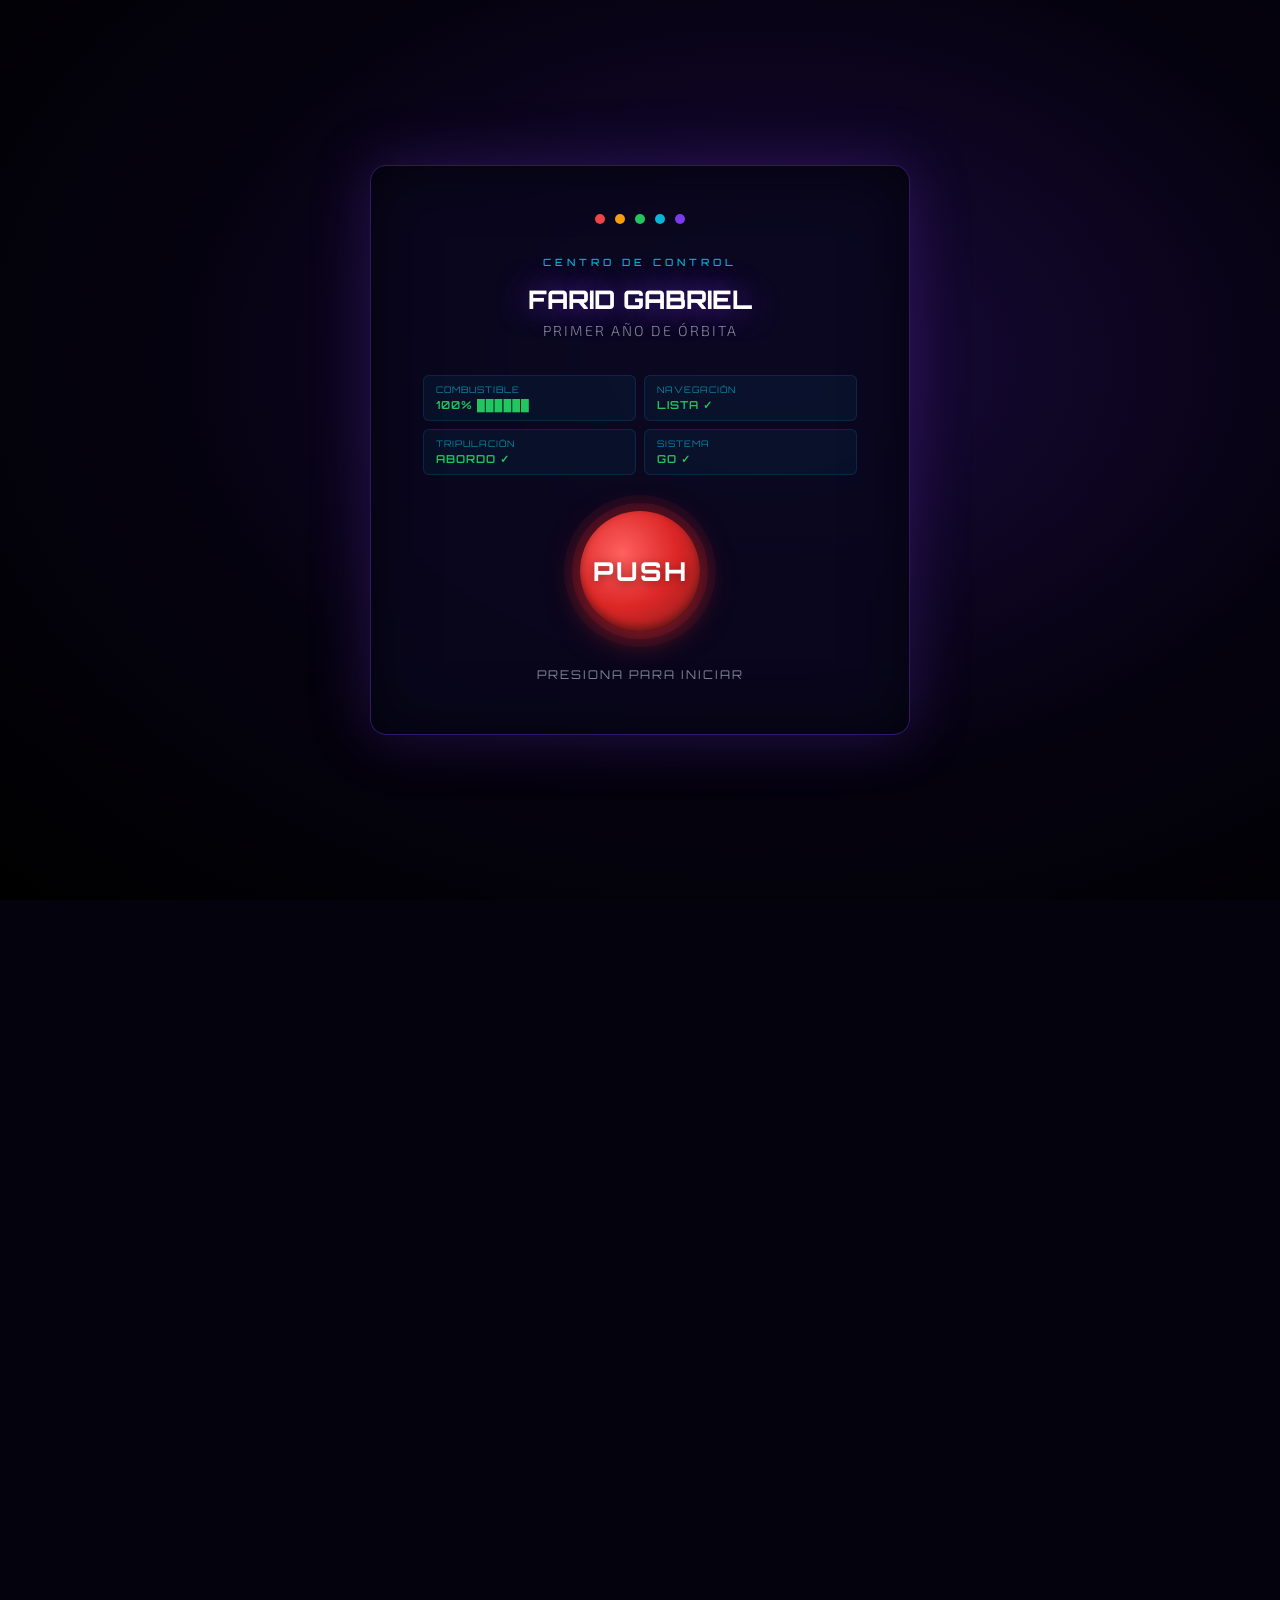
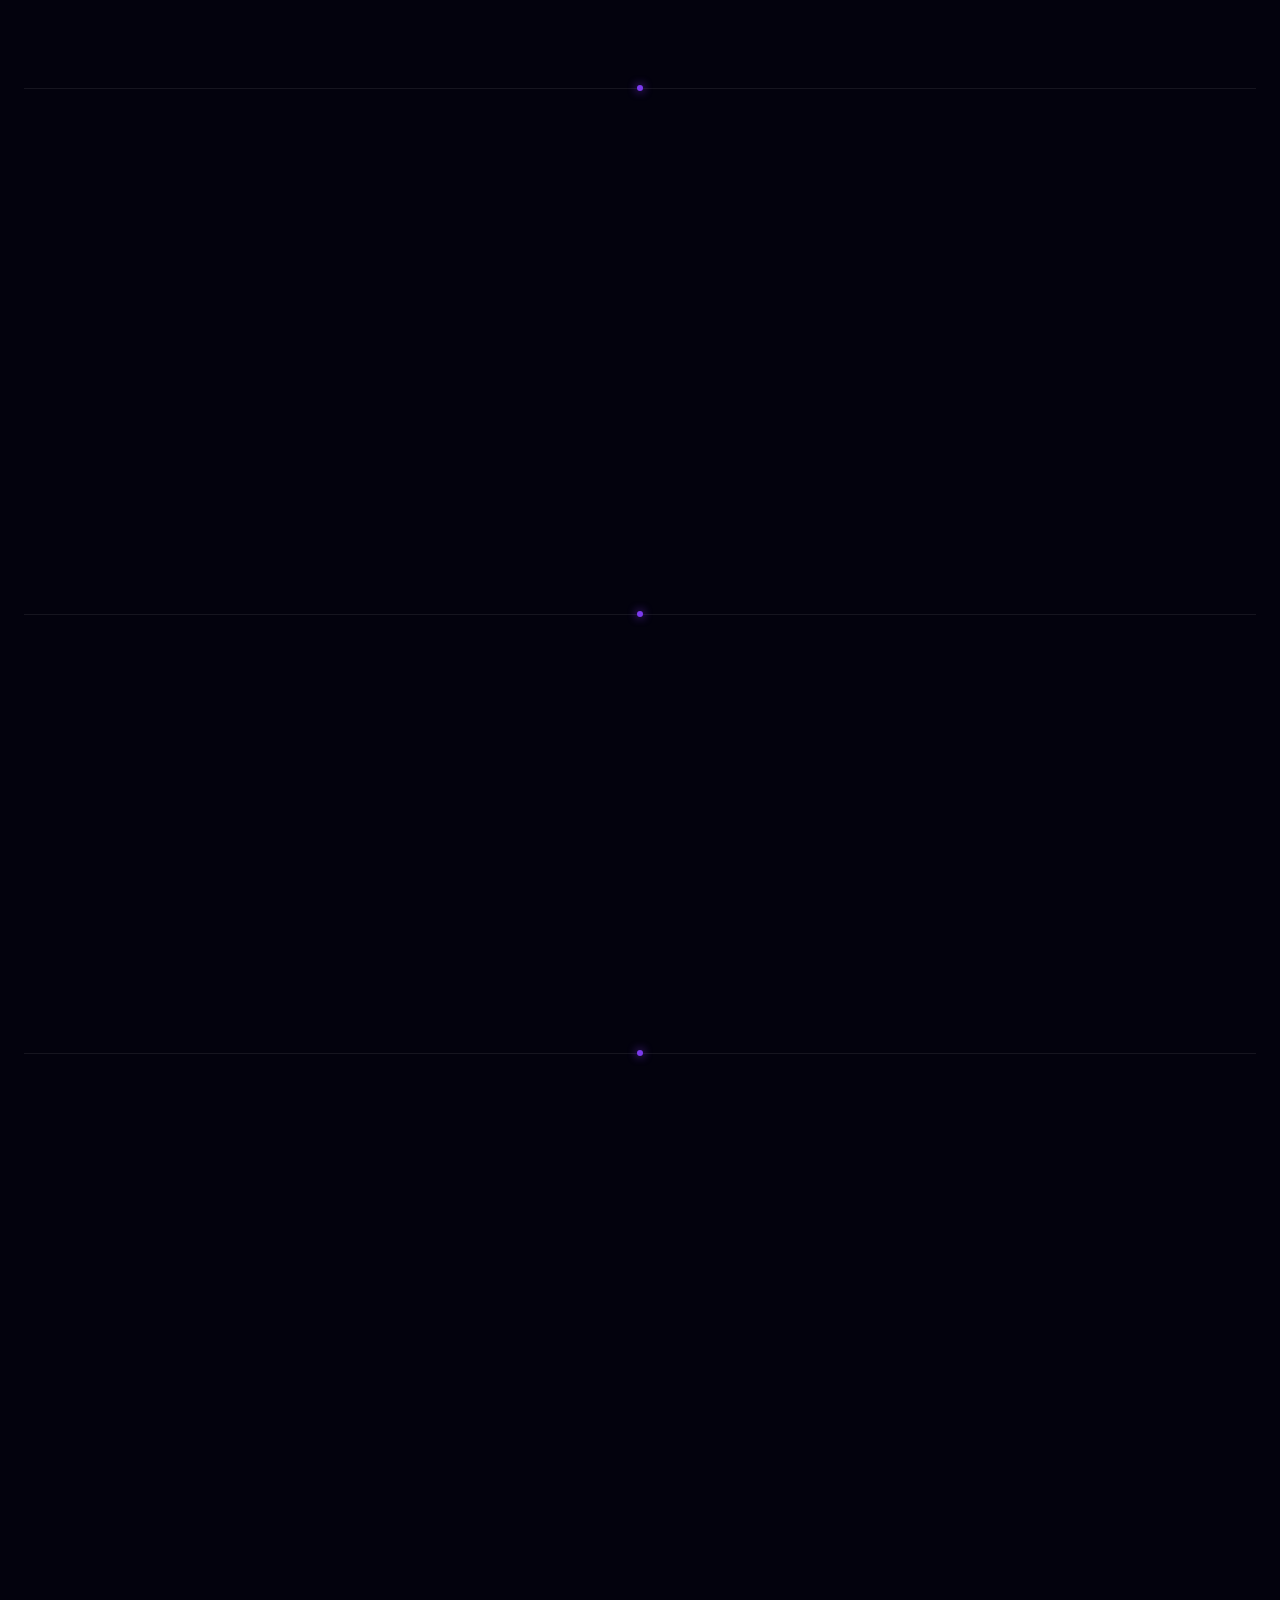
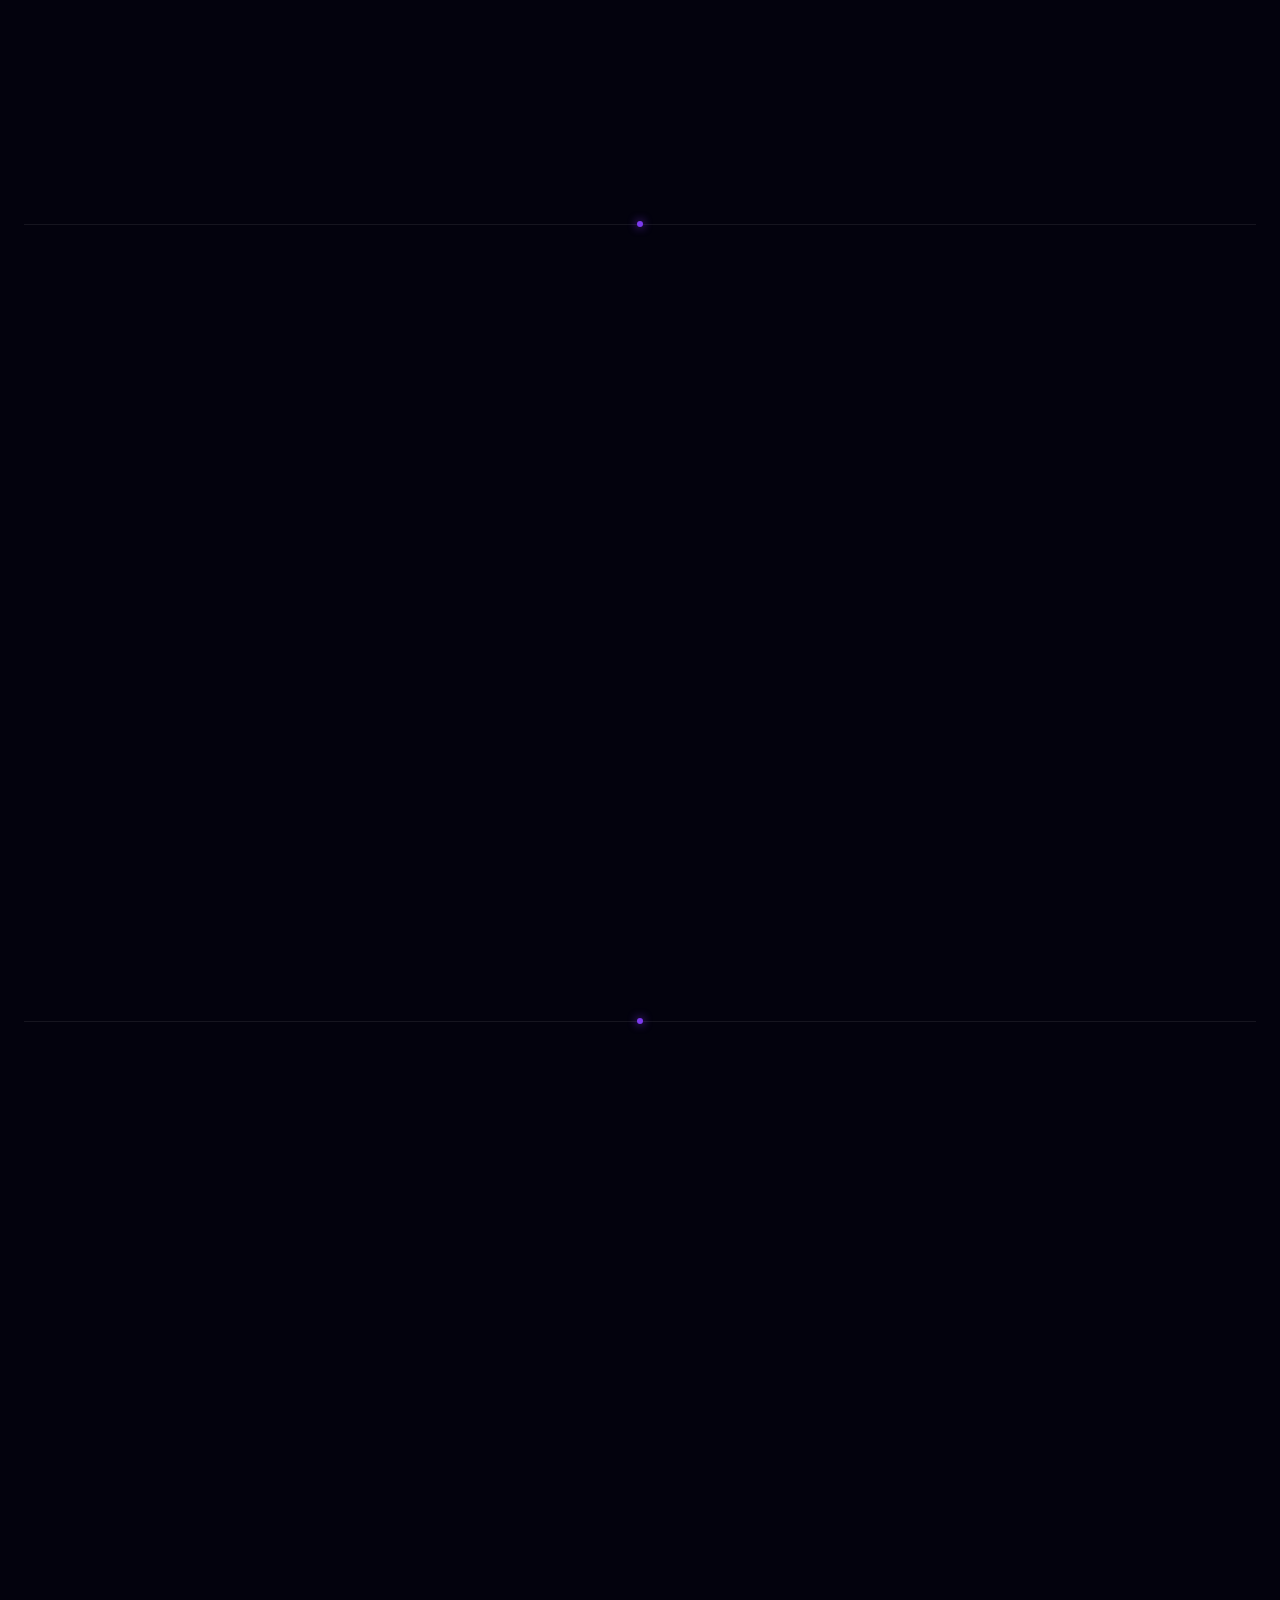
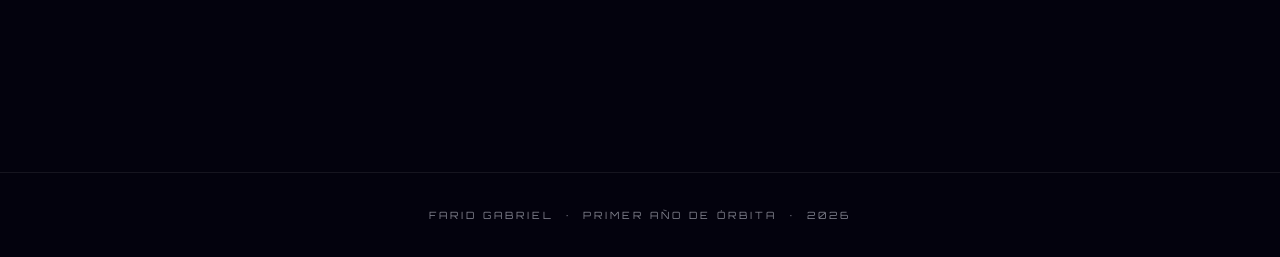
==== commit fd6c3ed9: "mapa y numero" ====
--- a/index.html
+++ b/index.html
@@ -389,10 +389,10 @@
         /* Earth */
         .hero-earth {
             position: absolute;
-            top: 52%;
-            right: 8%;
-            width: 100px;
-            height: 100px;
+            top: 6%;
+            right: 6%;
+            width: 90px;
+            height: 90px;
             background-image: url("./img/earth.avif");
             background-size: contain;
             background-repeat: no-repeat;
@@ -1909,7 +1909,7 @@
                     </div>
                     <span class="param-label">Base de Operaciones</span>
                     <div class="param-value">Granja Mar<br><span
-                            style="font-size:0.85rem; color: rgba(232,234,246,0.5);">Ubicación próximamente</span></div>
+                            style="font-size:0.85rem; color: rgba(232,234,246,0.6);">Sierra Mohinora</span></div>
                 </div>
 
                 <div class="mission-param reveal reveal-delay-4">
@@ -1982,20 +1982,19 @@
             <div class="reveal">
                 <div class="section-tag" style="color:var(--cyan);">Coordenadas</div>
                 <h2 class="ubicacion-heading">¿Cómo llegar?</h2>
-                <p class="ubicacion-address">Salón Estelar — Calle Las Galaxias #42, Colonia Cosmos</p>
+                <p class="ubicacion-address">Granja Mar — Sierra Mohinora</p>
             </div>
 
             <div class="map-frame-outer reveal">
                 <iframe
-                    src="https://www.google.com/maps/embed?pb=!1m18!1m12!1m3!1d3762.661955957093!2d-99.16869368509384!3d19.42729098688236!2m3!1f0!2f0!3f0!3m2!1i1024!2i768!4f13.1!3m3!1m2!1s0x85d1ff35f5bd1563%3A0x6c3f9557a24db2b8!2sZ%C3%B3calo%2C%20Ciudad%20de%20M%C3%A9xico!5e0!3m2!1ses!2smx!4v1684000000000"
+                    src="https://www.google.com/maps/embed?pb=!1m17!1m12!1m3!1d3000!2d-106.0004074!3d28.6442321!2m3!1f0!2f0!3f0!3m2!1i1024!2i768!4f13.1!3m2!1m1!2zMjjCsDM4JzM5LjIiTiAxMDbCsDAwJzAxLjUiVw!5e0!3m2!1ses!2smx!4v1700000000000"
                     allowfullscreen="" loading="lazy" referrerpolicy="no-referrer-when-downgrade"
                     title="Ubicación del evento">
                 </iframe>
             </div>
 
             <div class="map-btn-row reveal">
-                <a href="https://maps.google.com/?q=Zocalo,Ciudad+de+Mexico" target="_blank" id="btn-maps"
-                    class="btn-primary">
+                <a href="https://maps.app.goo.gl/BRcTkZdAkdt2v19N9" target="_blank" id="btn-maps" class="btn-primary">
                     <svg width="16" height="16" viewBox="0 0 24 24" fill="none" stroke="currentColor" stroke-width="2"
                         stroke-linecap="round" stroke-linejoin="round">
                         <path d="M21 10c0 7-9 13-9 13s-9-6-9-13a9 9 0 0 1 18 0z" />
@@ -2080,7 +2079,7 @@
                 </p>
 
                 <a id="btn-whatsapp"
-                    href="https://wa.me/521XXXXXXXXXX?text=%C2%A1Hola!%20Confirmo%20mi%20asistencia%20al%20cumplea%C3%B1os%20de%20Farid%20Gabriel%20%F0%9F%8E%82%20%C2%A1All%C3%A1%20estaremos!"
+                    href="https://wa.me/5216143782974?text=%C2%A1Hola!%20Confirmo%20mi%20asistencia%20al%20cumplea%C3%B1os%20de%20Farid%20Gabriel%20%F0%9F%8E%82%20%C2%A1All%C3%A1%20estaremos!"
                     target="_blank" class="btn-whatsapp">
                     <svg width="20" height="20" viewBox="0 0 24 24" fill="currentColor">
                         <path
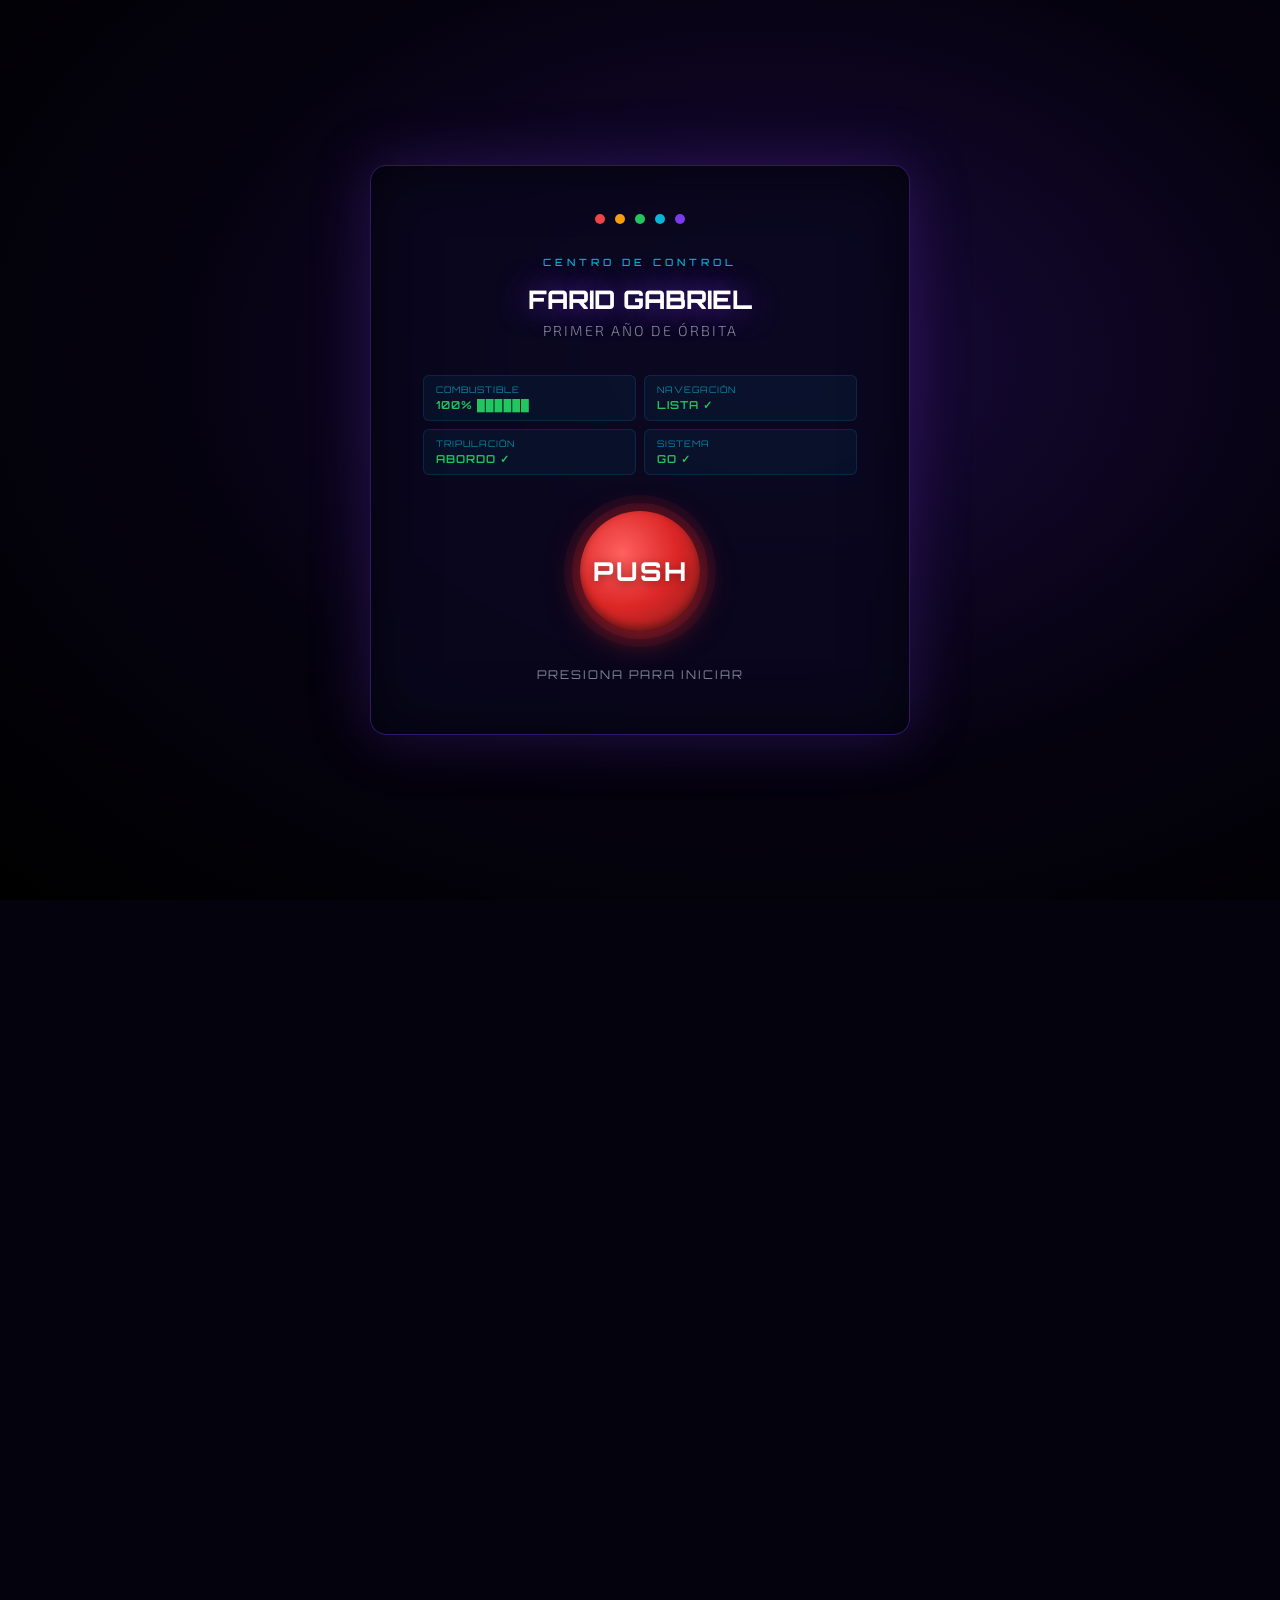
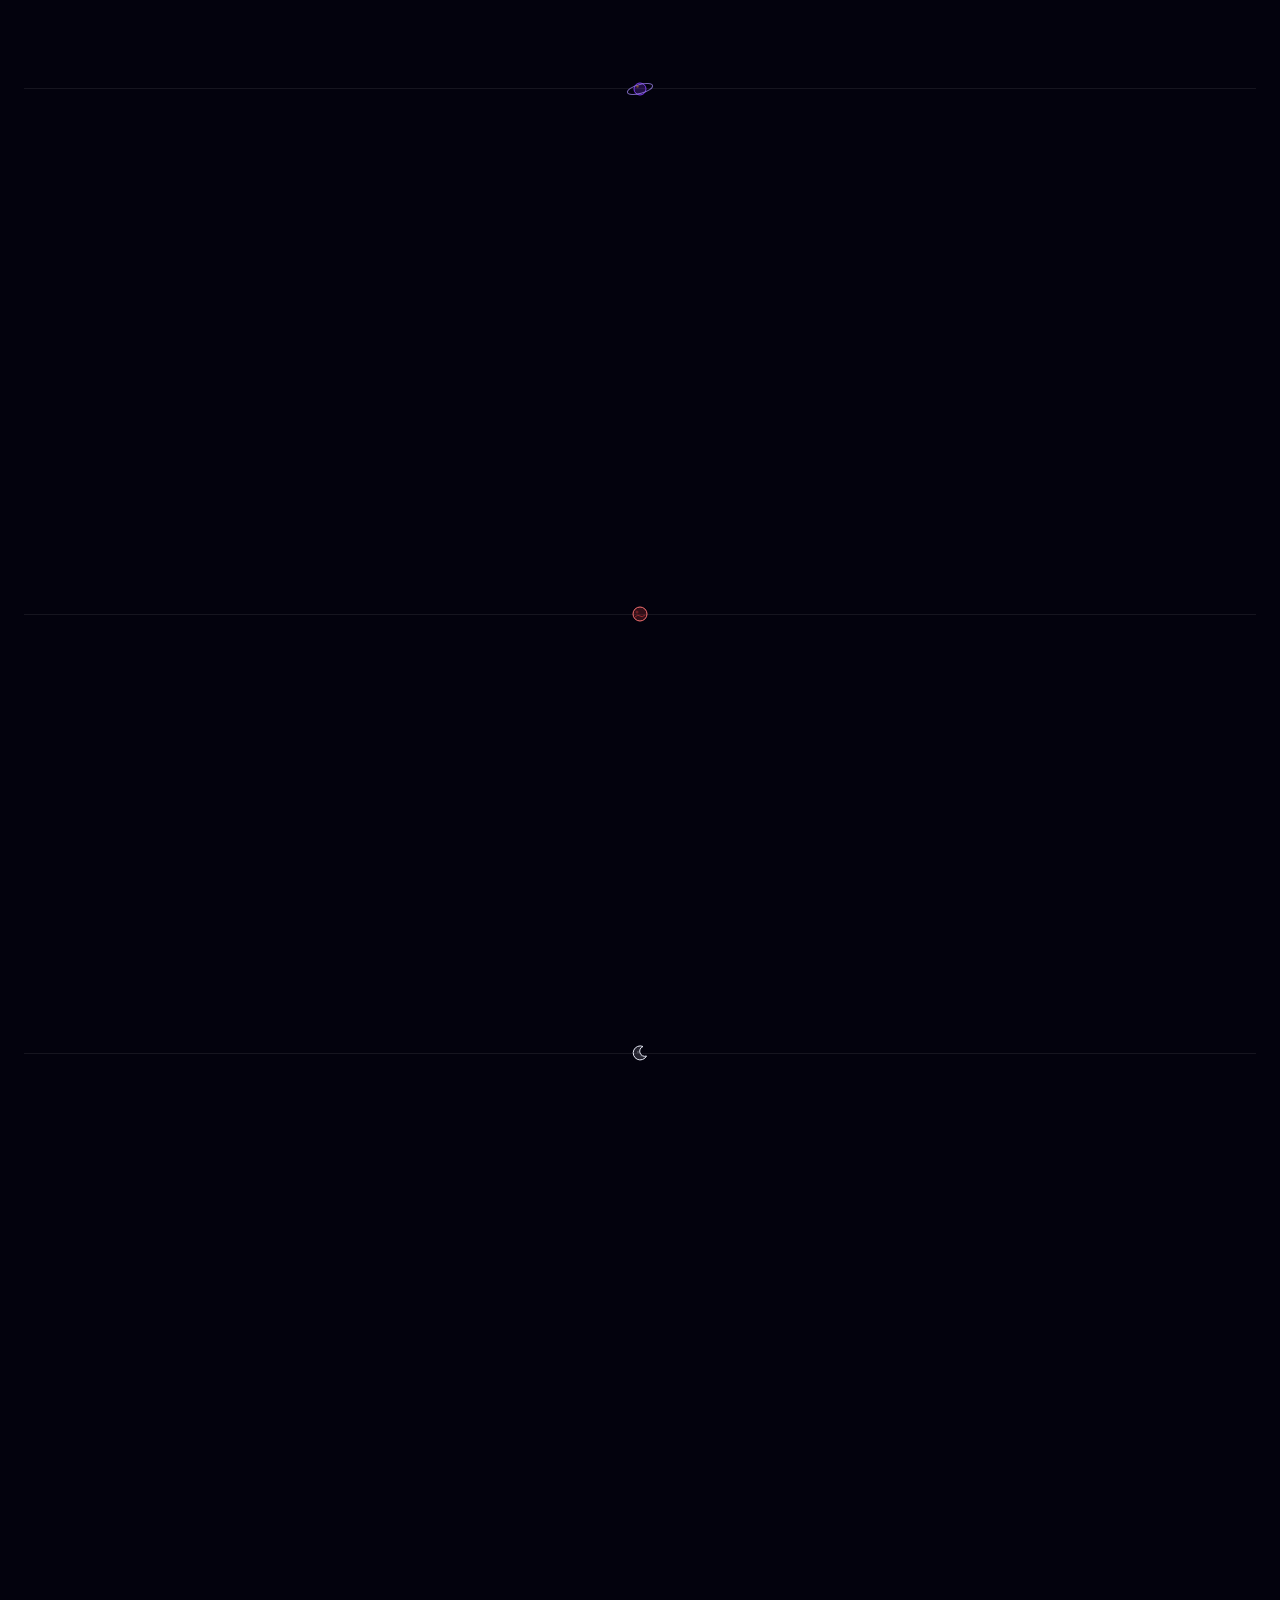
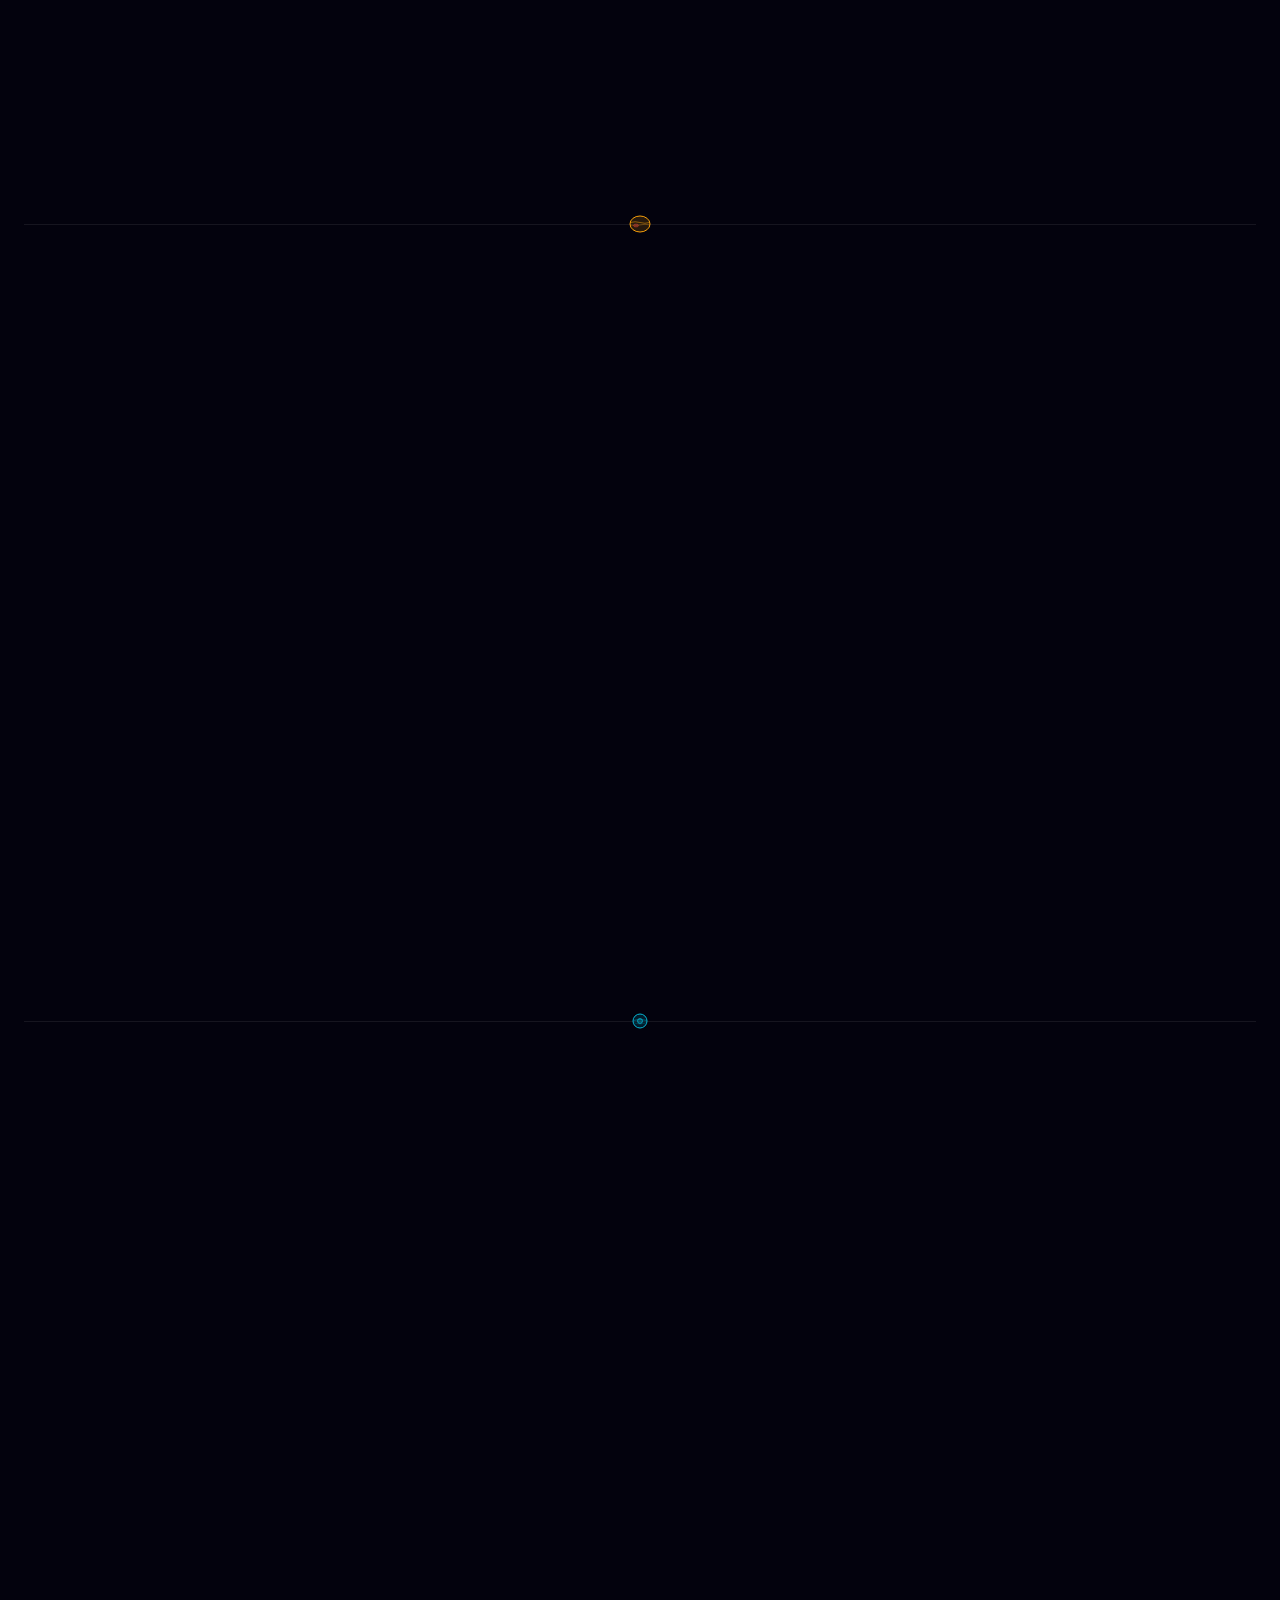
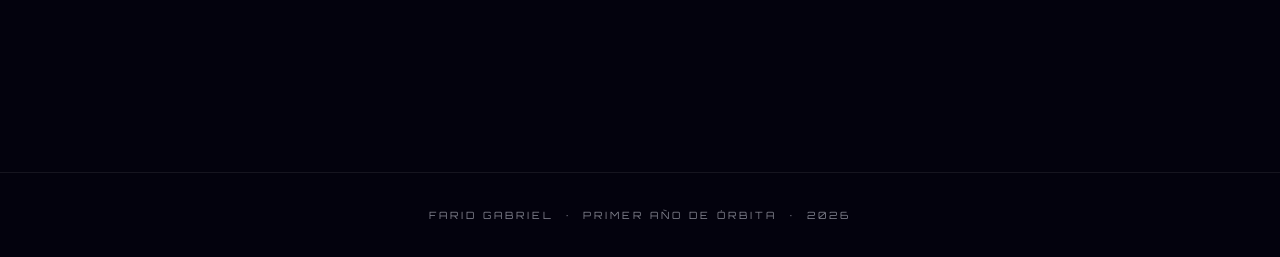
==== commit 9a20f748: "separadores" ====
--- a/index.html
+++ b/index.html
@@ -1259,19 +1259,17 @@
             background: var(--glass-border);
             margin: 0 24px;
             z-index: 1;
-        }
-
-        .hud-divider::before {
-            content: '';
+            display: flex;
+            align-items: center;
+            justify-content: center;
+        }
+
+        .hud-divider svg {
             position: absolute;
+            top: 50%;
             left: 50%;
-            top: -3px;
-            transform: translateX(-50%);
-            width: 6px;
-            height: 6px;
-            border-radius: 50%;
-            background: var(--violet);
-            box-shadow: 0 0 10px var(--violet);
+            transform: translate(-50%, -50%);
+            display: block;
         }
 
         /* ===================================================
@@ -1851,7 +1849,15 @@
         </div>
     </section>
 
-    <div class="hud-divider"></div>
+    <!-- Saturno -->
+    <div class="hud-divider">
+        <svg width="28" height="20" viewBox="0 0 28 20" fill="none" xmlns="http://www.w3.org/2000/svg">
+            <circle cx="14" cy="10" r="6" fill="rgba(124,58,237,0.25)" stroke="#7c3aed" stroke-width="1" />
+            <ellipse cx="14" cy="10" rx="13" ry="4.5" stroke="#a78bfa" stroke-width="1" opacity="0.7"
+                transform="rotate(-15 14 10)" />
+            <circle cx="11.5" cy="7.5" r="1.2" fill="rgba(245,158,11,0.4)" stroke="none" />
+        </svg>
+    </div>
 
     <!-- ========================================================
      DETALLES DE LA MISIÓN
@@ -1933,7 +1939,14 @@
         </div>
     </section>
 
-    <div class="hud-divider"></div>
+    <!-- Marte -->
+    <div class="hud-divider">
+        <svg width="20" height="20" viewBox="0 0 20 20" fill="none" xmlns="http://www.w3.org/2000/svg">
+            <circle cx="10" cy="10" r="7" fill="rgba(239,68,68,0.2)" stroke="#f87171" stroke-width="1" />
+            <path d="M5 13 Q8 10 10 12 Q12 14 15 11" stroke="rgba(239,68,68,0.5)" stroke-width="1" fill="none" />
+            <circle cx="7" cy="8" r="1.5" fill="rgba(239,68,68,0.3)" stroke="none" />
+        </svg>
+    </div>
 
     <!-- ========================================================
      PROTOCOLO DE ABORDO
@@ -1972,7 +1985,15 @@
         </div>
     </section>
 
-    <div class="hud-divider"></div>
+    <!-- Luna -->
+    <div class="hud-divider">
+        <svg width="20" height="20" viewBox="0 0 20 20" fill="none" xmlns="http://www.w3.org/2000/svg">
+            <path d="M13 3.5A7 7 0 1 0 16.5 13 5 5 0 0 1 13 3.5Z" fill="rgba(232,234,246,0.15)" stroke="#e8eaf6"
+                stroke-width="1" stroke-linejoin="round" />
+            <circle cx="8" cy="9" r="1.2" fill="rgba(232,234,246,0.2)" stroke="none" />
+            <circle cx="11" cy="13" r="0.8" fill="rgba(232,234,246,0.15)" stroke="none" />
+        </svg>
+    </div>
 
     <!-- ========================================================
      UBICACIÓN
@@ -2006,7 +2027,16 @@
         </div>
     </section>
 
-    <div class="hud-divider"></div>
+    <!-- Júpiter -->
+    <div class="hud-divider">
+        <svg width="24" height="20" viewBox="0 0 24 20" fill="none" xmlns="http://www.w3.org/2000/svg">
+            <ellipse cx="12" cy="10" rx="10" ry="8" fill="rgba(245,158,11,0.15)" stroke="#f59e0b" stroke-width="1" />
+            <path d="M2.5 8.5 Q7 7 12 8.5 Q17 10 21.5 8.5" stroke="rgba(245,158,11,0.5)" stroke-width="1" fill="none" />
+            <path d="M2 11 Q7 12.5 12 11 Q17 9.5 22 11" stroke="rgba(245,158,11,0.35)" stroke-width="0.8" fill="none" />
+            <ellipse cx="8" cy="11.5" rx="2.5" ry="1.5" fill="rgba(239,68,68,0.3)" stroke="rgba(239,68,68,0.5)"
+                stroke-width="0.7" />
+        </svg>
+    </div>
 
     <!-- ========================================================
      GALERÍA ESTELAR
@@ -2060,7 +2090,15 @@
         </div>
     </section>
 
-    <div class="hud-divider"></div>
+    <!-- Neptuno -->
+    <div class="hud-divider">
+        <svg width="20" height="20" viewBox="0 0 20 20" fill="none" xmlns="http://www.w3.org/2000/svg">
+            <circle cx="10" cy="10" r="7" fill="rgba(6,182,212,0.15)" stroke="#06b6d4" stroke-width="1" />
+            <path d="M3.5 9.5 Q10 7 16.5 9.5" stroke="rgba(6,182,212,0.45)" stroke-width="0.9" fill="none" />
+            <path d="M4 12 Q10 14 16 12" stroke="rgba(6,182,212,0.3)" stroke-width="0.7" fill="none" />
+            <circle cx="10" cy="10" r="2.5" fill="rgba(6,182,212,0.3)" stroke="#06b6d4" stroke-width="0.7" />
+        </svg>
+    </div>
 
     <!-- ========================================================
      CONFIRMACIÓN
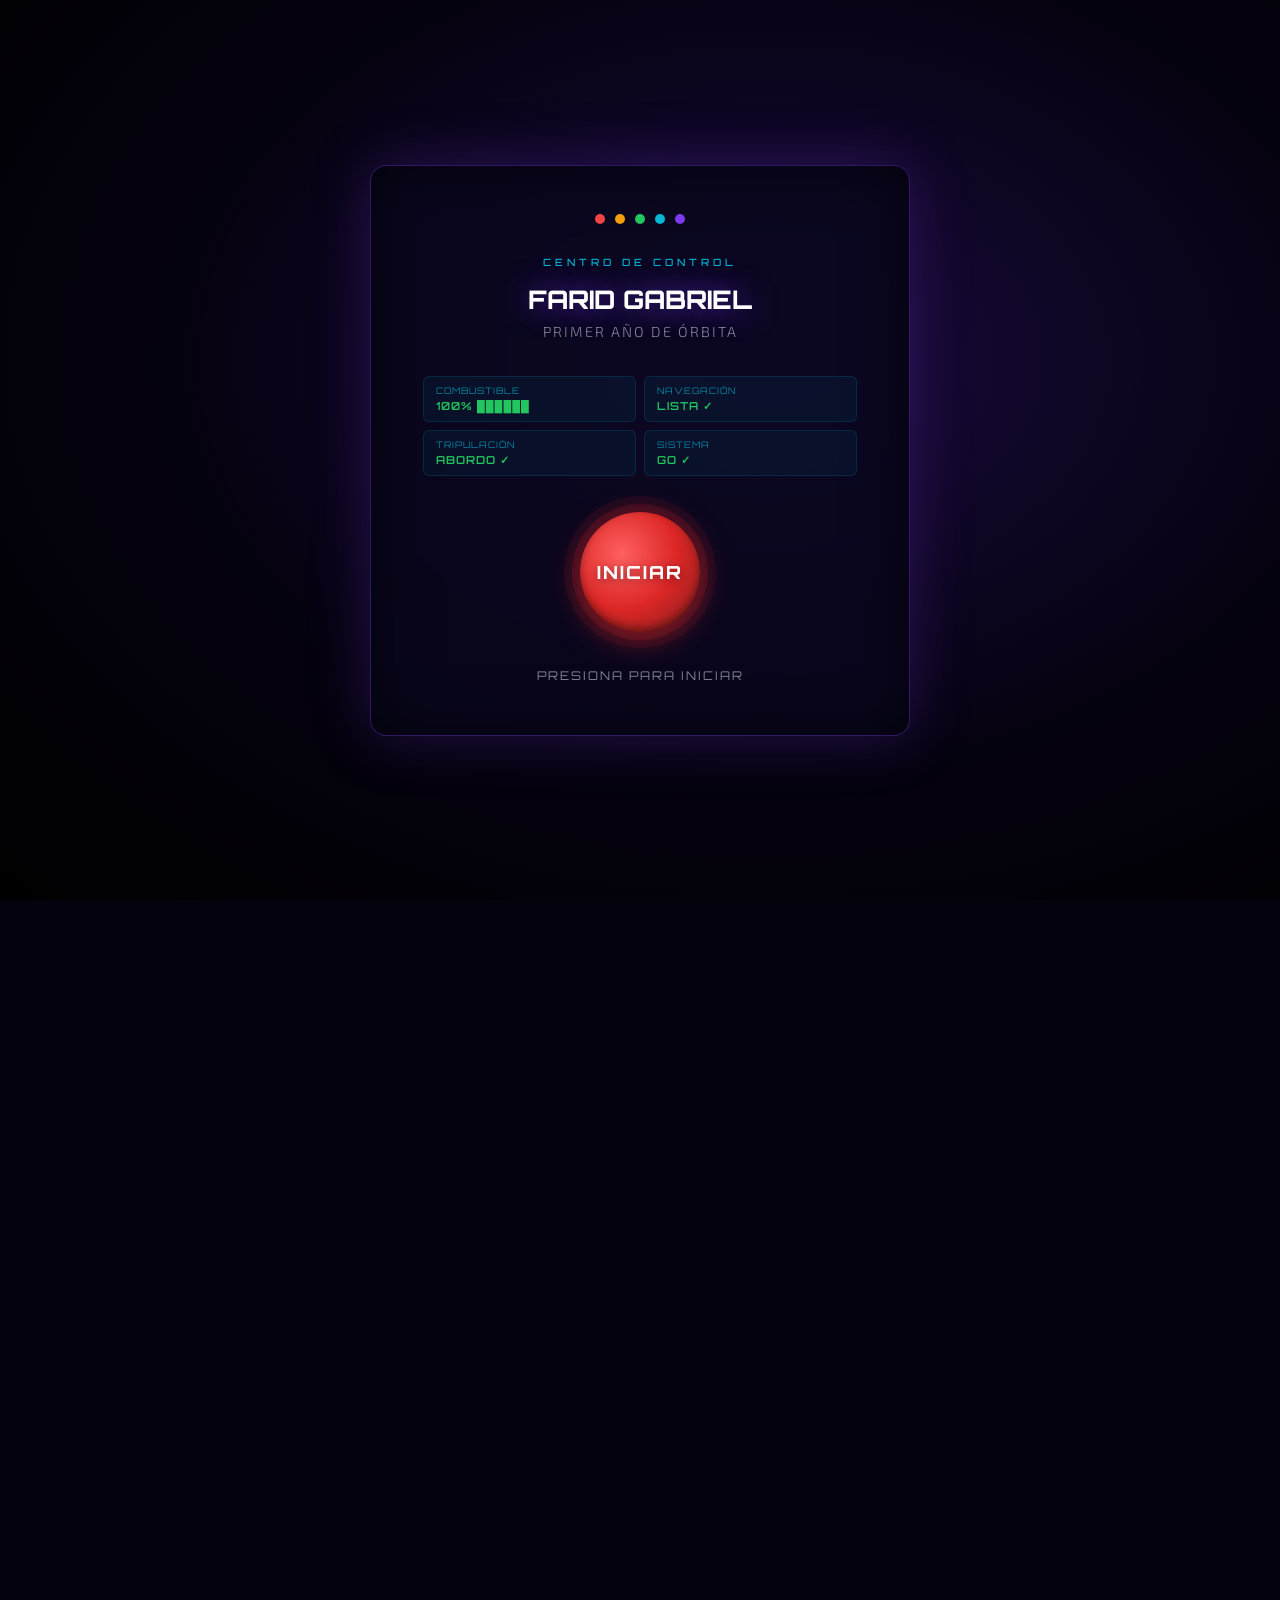
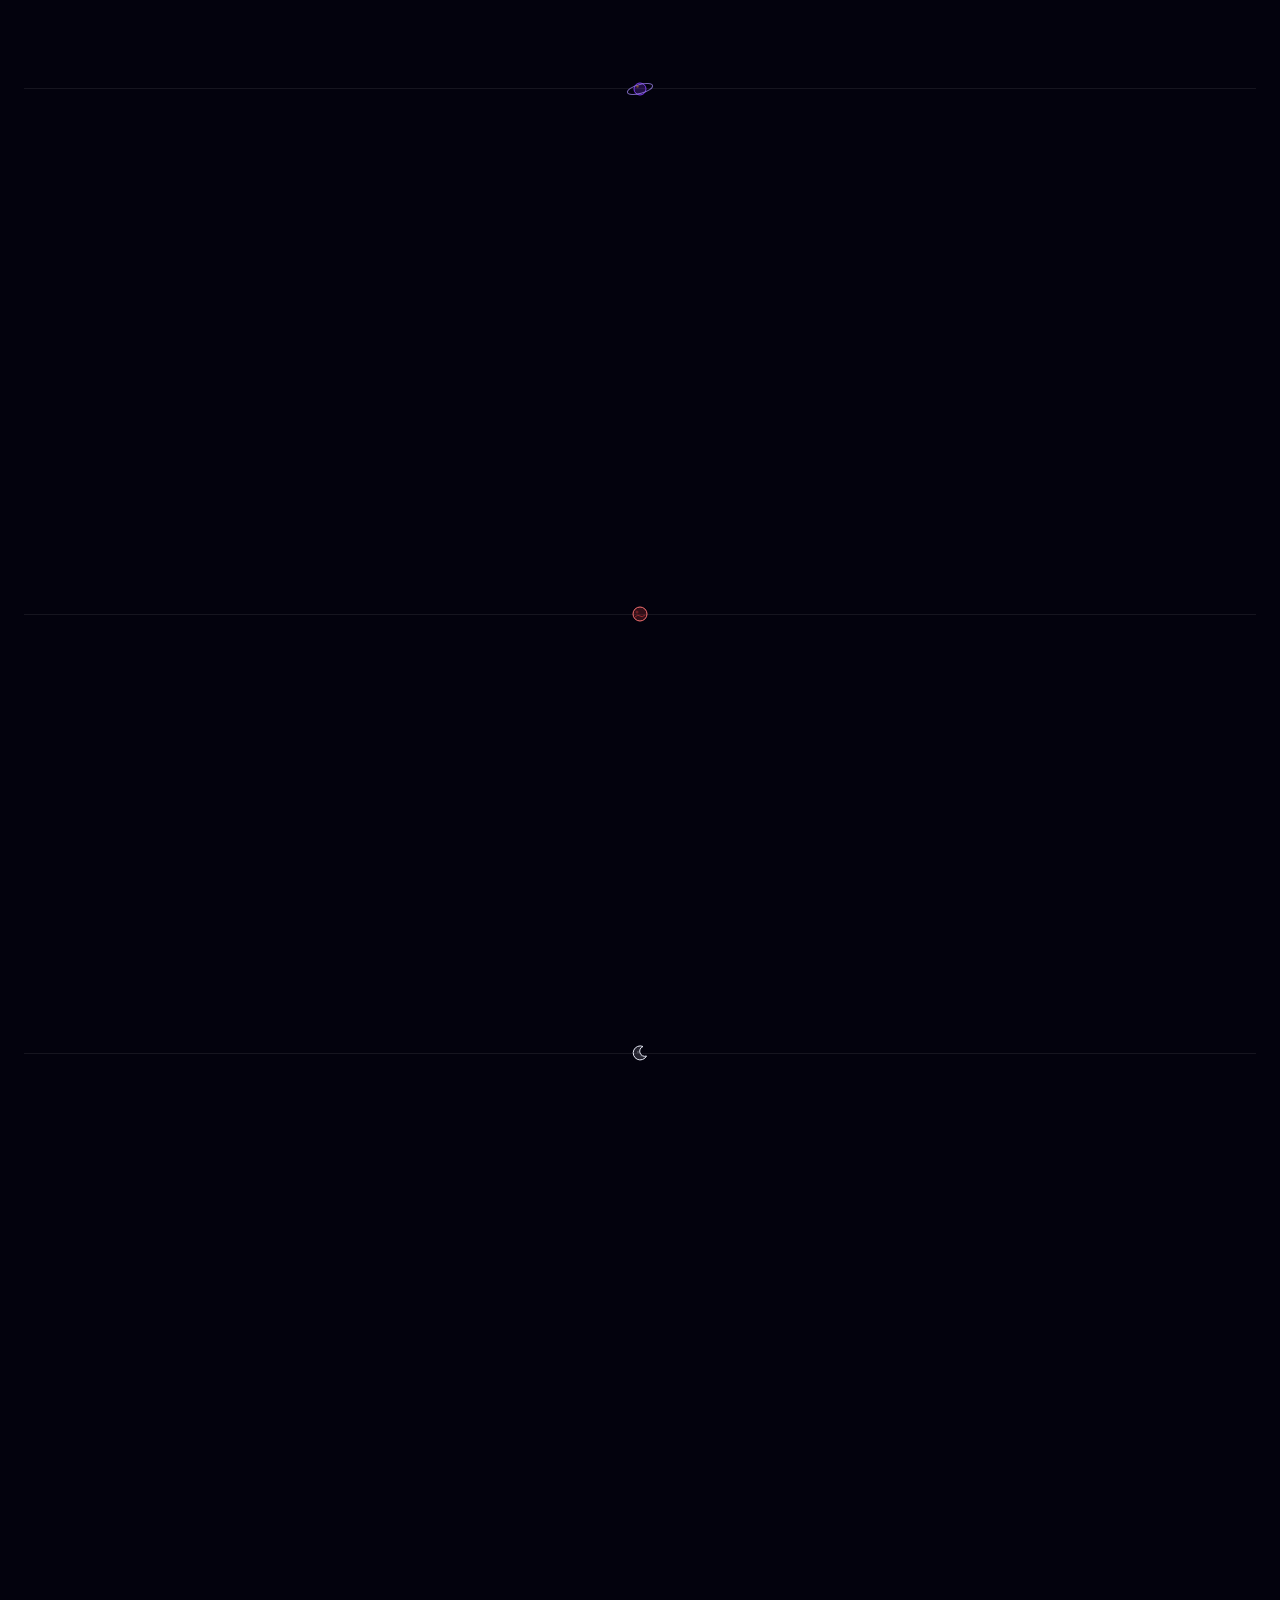
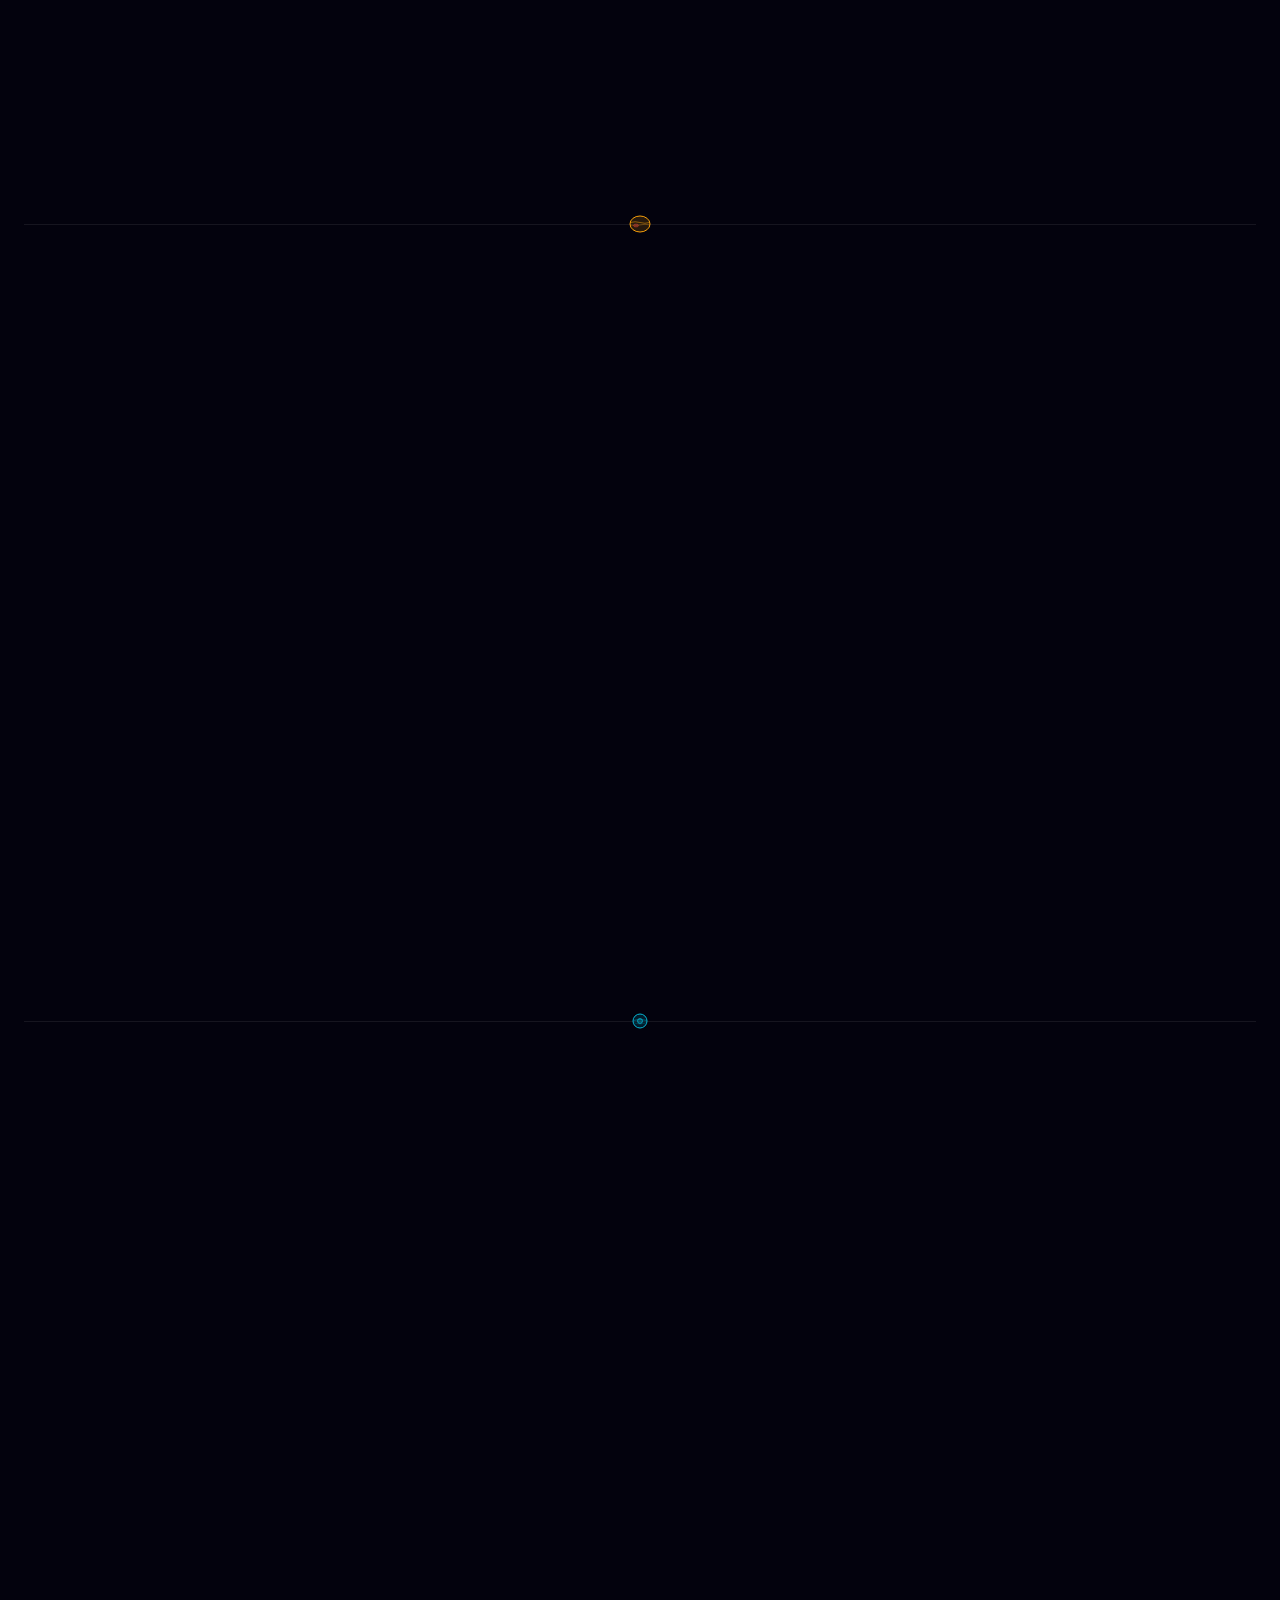
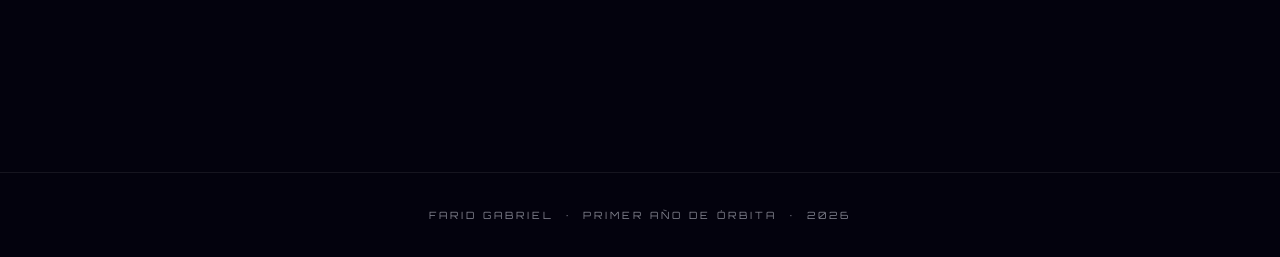
==== commit e8b68578: "panel de control" ====
--- a/index.html
+++ b/index.html
@@ -132,7 +132,7 @@
             }
         }
 
-        /* Panel */
+        /* Panel entrada animada */
         .launch-panel {
             position: relative;
             z-index: 2;
@@ -144,6 +144,24 @@
             text-align: center;
             box-shadow: 0 0 60px rgba(124, 58, 237, 0.25), inset 0 0 60px rgba(0, 0, 0, 0.6);
             backdrop-filter: blur(12px);
+            opacity: 0;
+            transform: translateY(32px) scale(0.97);
+            animation: panelEntrada 0.8s cubic-bezier(0.22, 1, 0.36, 1) 0.3s forwards;
+        }
+
+        @keyframes panelEntrada {
+            to {
+                opacity: 1;
+                transform: translateY(0) scale(1);
+            }
+        }
+
+        /* Botón bloqueado mientras se inicializa */
+        #launch-btn.locked {
+            opacity: 0.4;
+            cursor: not-allowed;
+            animation: none;
+            pointer-events: none;
         }
 
         /* Top status lights */
@@ -291,10 +309,10 @@
         }
 
         #launch-btn::after {
-            content: 'PUSH';
+            content: 'INICIAR';
             font-family: 'Orbitron', sans-serif;
             font-weight: 800;
-            font-size: 26px;
+            font-size: 18px;
             color: #fff;
             letter-spacing: 2px;
             text-shadow: 0 2px 10px rgba(0, 0, 0, 0.4);
@@ -1767,24 +1785,24 @@
             <div class="panel-readouts">
                 <div class="readout">
                     <span class="readout-label">COMBUSTIBLE</span>
-                    <span class="readout-value">100% ██████</span>
+                    <span class="readout-value" id="rd-combustible">···</span>
                 </div>
                 <div class="readout">
                     <span class="readout-label">NAVEGACIÓN</span>
-                    <span class="readout-value">LISTA ✓</span>
+                    <span class="readout-value" id="rd-navegacion">···</span>
                 </div>
                 <div class="readout">
                     <span class="readout-label">TRIPULACIÓN</span>
-                    <span class="readout-value">ABORDO ✓</span>
+                    <span class="readout-value" id="rd-tripulacion">···</span>
                 </div>
                 <div class="readout">
                     <span class="readout-label">SISTEMA</span>
-                    <span class="readout-value">GO ✓</span>
+                    <span class="readout-value" id="rd-sistema">···</span>
                 </div>
             </div>
 
-            <button id="launch-btn" aria-label="Iniciar misión"></button>
-            <p class="launch-hint">PRESIONA PARA INICIAR</p>
+            <button id="launch-btn" class="locked" aria-label="Iniciar misión"></button>
+            <p class="launch-hint" id="launch-hint">INICIALIZANDO...</p>
         </div>
     </div>
 
@@ -2271,6 +2289,46 @@
         })();
 
         /* ──────────────────────────────────────────────
+           2b. SECUENCIA DE INICIALIZACIÓN
+        ────────────────────────────────────────────── */
+        (function () {
+            // Simula el "booteo" de los readouts uno a uno
+            const steps = [
+                { id: 'rd-combustible', frames: ['▓░░░░░ 0%', '▓▓░░░░ 30%', '▓▓▓▓░░ 65%', '▓▓▓▓▓▓ 100%'], final: '100% ██████', delay: 800 },
+                { id: 'rd-navegacion', frames: ['ESCANEANDO·', 'ESCANEANDO··', 'ESCANEANDO···'], final: 'LISTA ✓', delay: 1600 },
+                { id: 'rd-tripulacion', frames: ['1 DETECTADO', '2 DETECTADO', '3+ ABORDO'], final: 'ABORDO ✓', delay: 2400 },
+                { id: 'rd-sistema', frames: ['VERIFICANDO·', 'VERIFICANDO··', 'OK ···'], final: 'GO ✓', delay: 3200 },
+            ];
+
+            steps.forEach(({ id, frames, final, delay }) => {
+                setTimeout(() => {
+                    const el = document.getElementById(id);
+                    if (!el) return;
+                    let i = 0;
+                    const iv = setInterval(() => {
+                        el.textContent = frames[i % frames.length];
+                        i++;
+                        if (i >= frames.length) {
+                            clearInterval(iv);
+                            el.textContent = final;
+                        }
+                    }, 220);
+                }, delay);
+            });
+
+            // Cuando todos terminan, desbloquea el botón
+            setTimeout(() => {
+                const btn = document.getElementById('launch-btn');
+                const hint = document.getElementById('launch-hint');
+                if (btn) {
+                    btn.classList.remove('locked');
+                    btn.style.transition = 'opacity 0.5s ease';
+                }
+                if (hint) hint.textContent = 'PRESIONA PARA INICIAR';
+            }, 3200 + 900);
+        })();
+
+        /* ──────────────────────────────────────────────
            3. HYPERSPACE JUMP / LAUNCH BUTTON
         ────────────────────────────────────────────── */
         document.getElementById('launch-btn').addEventListener('click', function () {
@@ -2279,6 +2337,9 @@
             const launchScreen = document.getElementById('launch-screen');
             const wCtx = warpCanvas.getContext('2d');
             const btn = this;
+
+            // Vibración táctil inmediata (móvil)
+            if (navigator.vibrate) navigator.vibrate([40, 30, 80]);
 
             // Iniciar audio
             const bgAudio = document.getElementById('bg-audio');
@@ -2442,14 +2503,19 @@
                         overlay.style.transition = 'opacity 0.15s ease-out';
                         overlay.style.opacity = '1';
                         setTimeout(() => {
-                            launchScreen.style.display = 'none';
-                            warpCanvas.style.opacity = '0';
-                            overlay.style.transition = 'opacity 0.9s cubic-bezier(0.25, 0.46, 0.45, 0.94)';
-                            overlay.style.opacity = '0';
-                            document.body.style.overflow = 'auto';
-                            const audioControls = document.getElementById('audio-controls');
-                            if (audioControls) audioControls.classList.remove('hidden');
-                            triggerReveal();
+                            // Fade suave del launch screen antes de ocultarlo
+                            launchScreen.style.transition = 'opacity 0.25s ease-out';
+                            launchScreen.style.opacity = '0';
+                            setTimeout(() => {
+                                launchScreen.style.display = 'none';
+                                warpCanvas.style.opacity = '0';
+                                overlay.style.transition = 'opacity 0.9s cubic-bezier(0.25, 0.46, 0.45, 0.94)';
+                                overlay.style.opacity = '0';
+                                document.body.style.overflow = 'auto';
+                                const audioControls = document.getElementById('audio-controls');
+                                if (audioControls) audioControls.classList.remove('hidden');
+                                triggerReveal();
+                            }, 260);
                         }, 120);
                     }
                 }
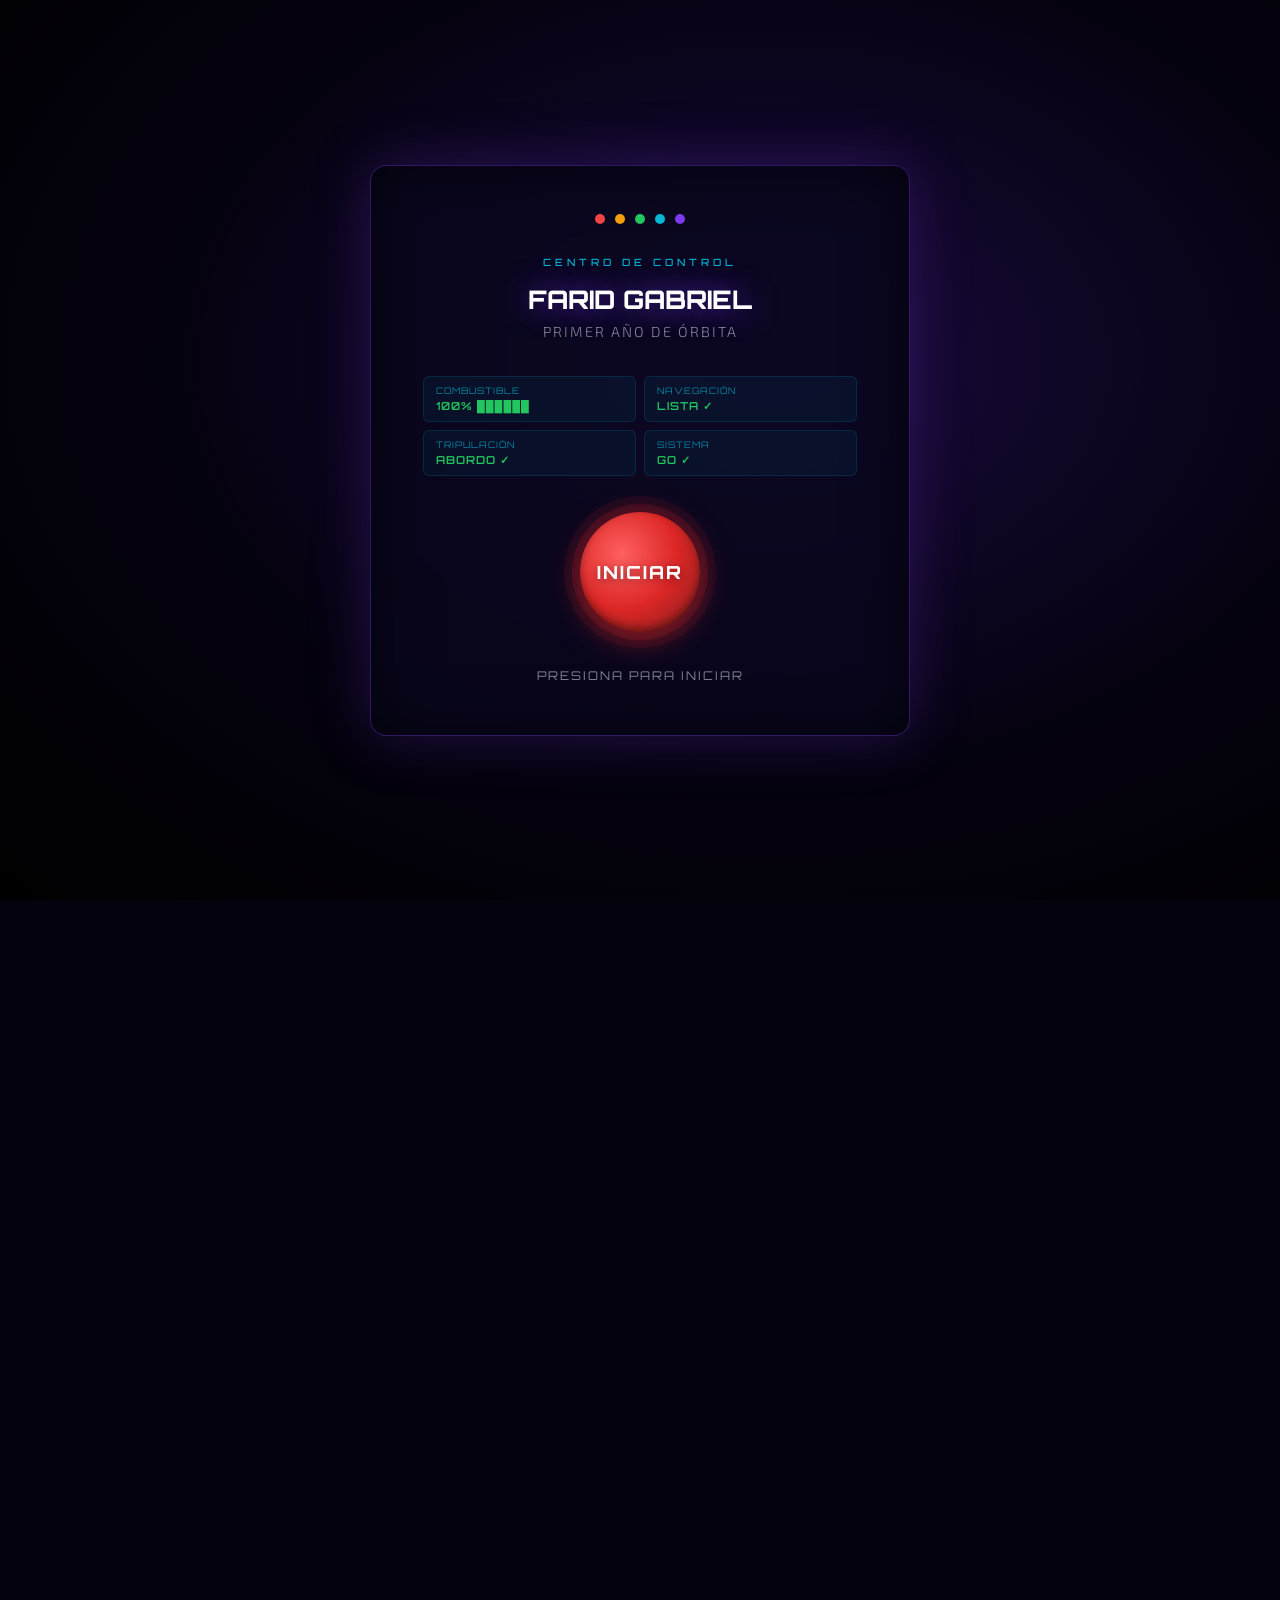
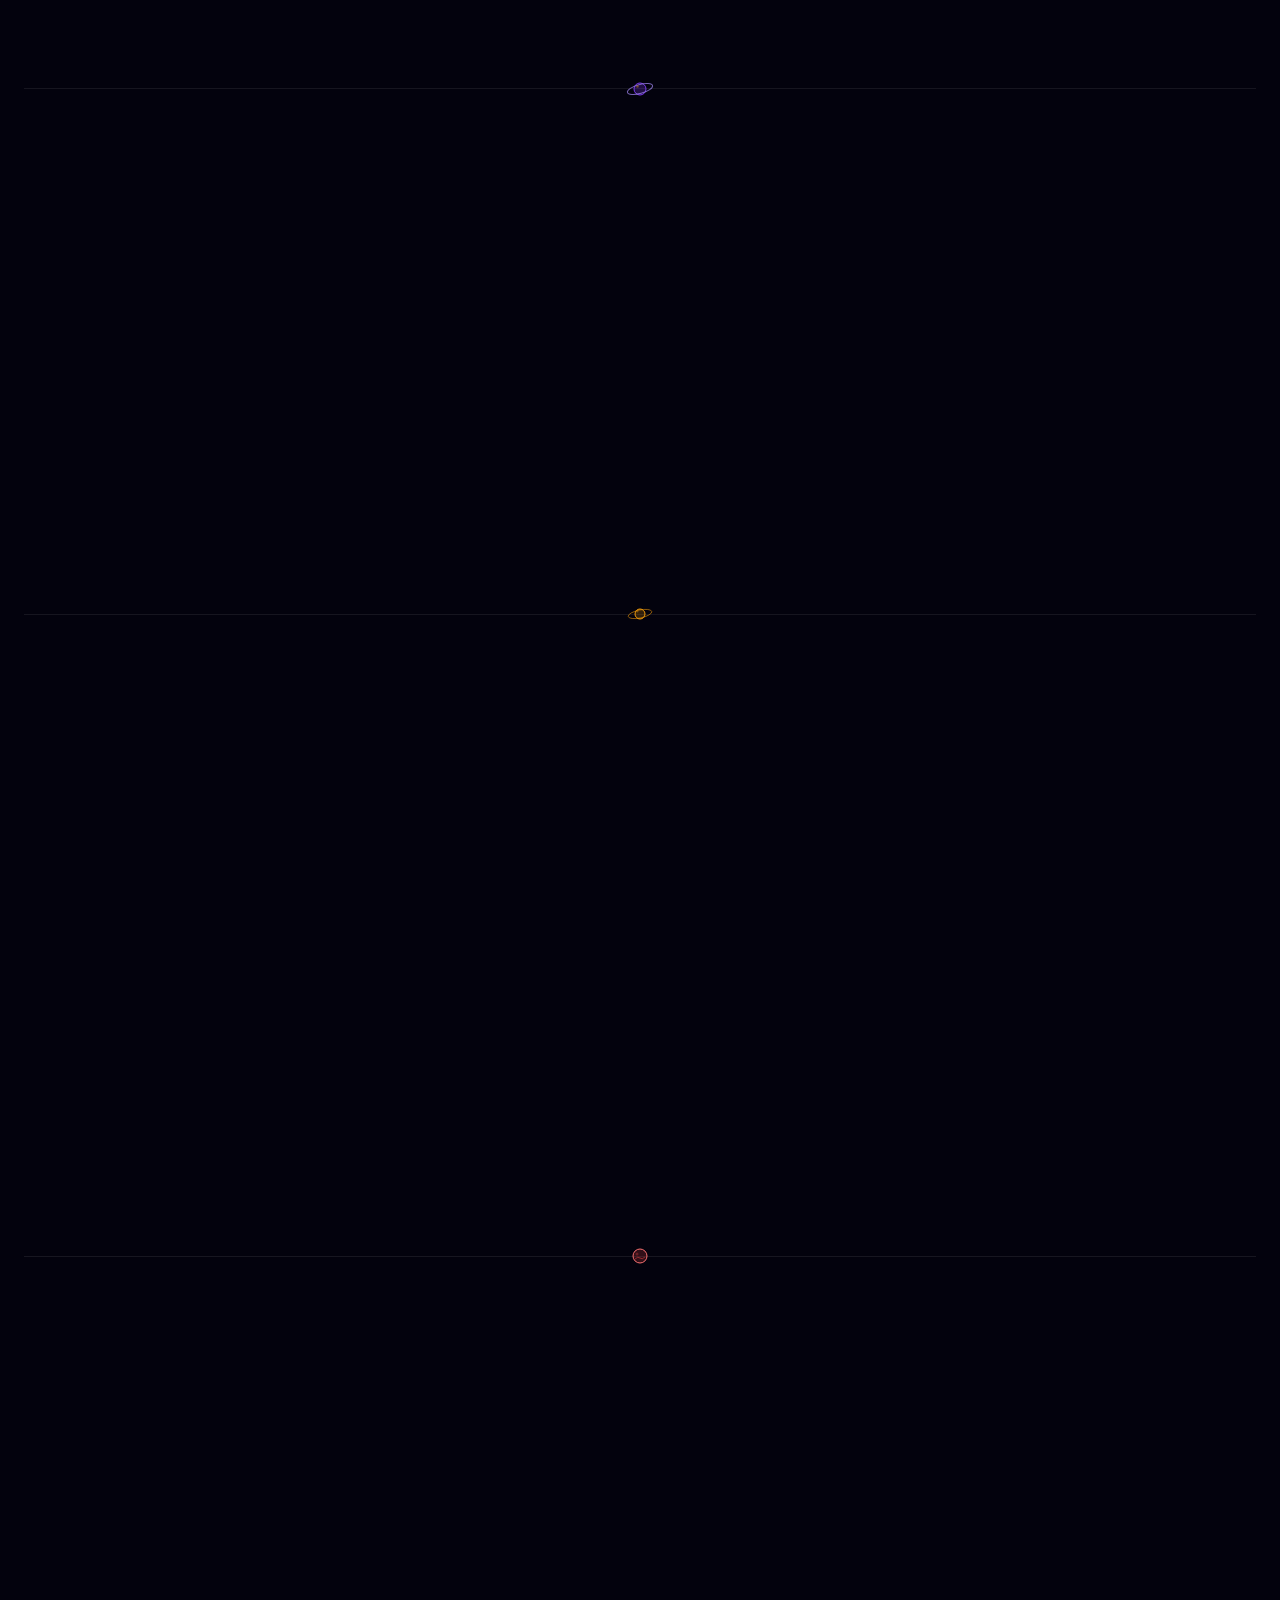
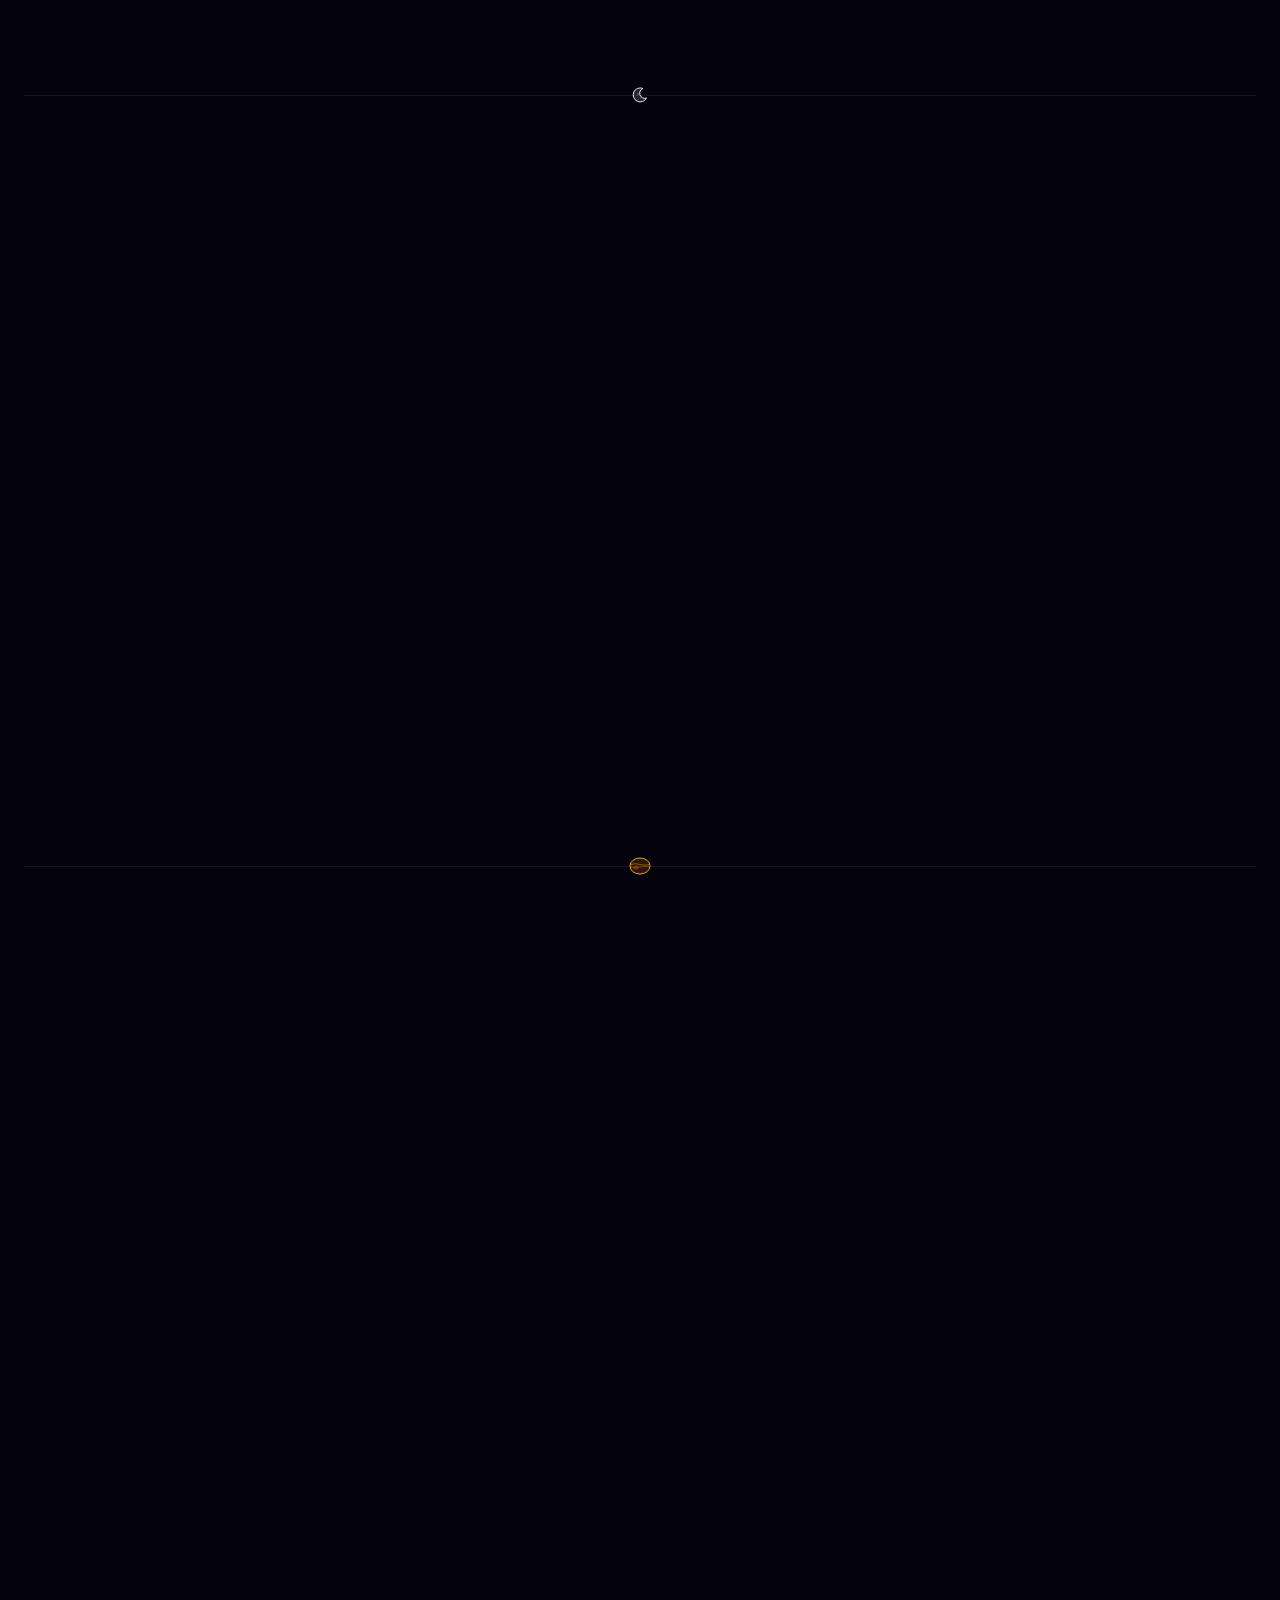
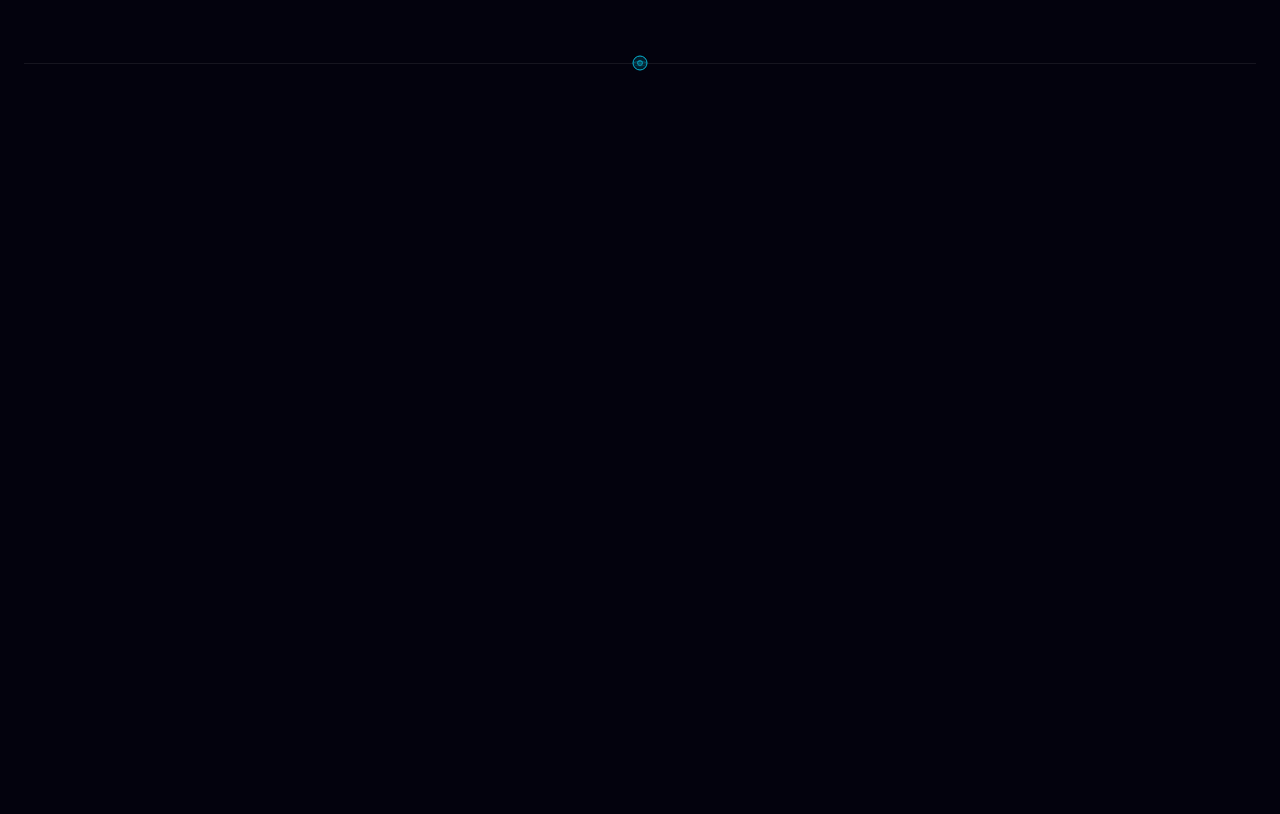
==== commit 2b046485: "contador" ====
--- a/index.html
+++ b/index.html
@@ -16,7 +16,6 @@
     <meta property="og:description"
         content="¡Farid Gabriel cumple un año y queremos celebrarlo contigo! Te esperamos para compartir risas, pastel y un momento inolvidable. ¡Gracias por ser parte de su vida!" />
     <meta property="og:image" content="https://cumple-de-farid.pages.dev/img/meta.jpg" />
-    <meta property="og:image:secure_url" content="https://cumple-de-farid.pages.dev/img/meta.jpg" />
     <meta property="og:image:type" content="image/jpeg" />
     <meta property="og:image:width" content="2000" />
     <meta property="og:image:height" content="2000" />
@@ -51,8 +50,6 @@
         :root {
             color-scheme: dark;
             --space-black: #03020d;
-            --deep-navy: #080820;
-            --nebula-purple: #4a2480;
             --violet: #7c3aed;
             --cyan: #06b6d4;
             --gold: #f59e0b;
@@ -60,13 +57,10 @@
             --text-muted: rgba(232, 234, 246, 0.55);
             --glass-bg: rgba(255, 255, 255, 0.04);
             --glass-border: rgba(255, 255, 255, 0.08);
-            --glow-violet: 0 0 40px rgba(124, 58, 237, 0.4);
-            --glow-cyan: 0 0 40px rgba(6, 182, 212, 0.35);
         }
 
         html {
             scroll-behavior: smooth;
-            background-color: var(--space-black);
         }
 
         body {
@@ -75,6 +69,7 @@
             font-family: 'Exo 2', sans-serif;
             font-weight: 300;
             overflow-x: hidden;
+            overflow-y: hidden;
             -webkit-font-smoothing: antialiased;
         }
 
@@ -181,7 +176,6 @@
 
         .panel-light:nth-child(1) {
             background: #ef4444;
-            animation-delay: 0s;
         }
 
         .panel-light:nth-child(2) {
@@ -294,18 +288,10 @@
                 0 0 0 16px rgba(220, 38, 38, 0.08),
                 0 8px 32px rgba(220, 38, 38, 0.5),
                 inset 0 -4px 8px rgba(0, 0, 0, 0.4);
-            transition: transform 0.15s, box-shadow 0.15s;
+            transition: transform 0.15s, box-shadow 0.15s, opacity 0.5s ease;
             animation: pulseLaunch 2.5s ease-in-out infinite;
             margin: 0 auto;
             display: block;
-        }
-
-        #launch-btn:focus {
-            outline: none;
-            box-shadow: 0 0 0 8px rgba(220, 38, 38, 0.15),
-                0 0 0 16px rgba(220, 38, 38, 0.08),
-                0 8px 32px rgba(220, 38, 38, 0.5),
-                inset 0 -4px 8px rgba(0, 0, 0, 0.4);
         }
 
         #launch-btn::after {
@@ -322,8 +308,6 @@
             transform: translate(-50%, -50%);
             pointer-events: none;
         }
-
-        /* hover removed — mobile/touch only */
 
         #launch-btn:active {
             transform: scale(0.97);
@@ -453,14 +437,15 @@
 
         .hero-eyebrow {
             font-family: 'Orbitron', sans-serif;
-            font-size: 11px;
+            font-size: 13px;
             font-weight: 500;
-            letter-spacing: 5px;
+            letter-spacing: 7px;
             color: var(--cyan);
             text-transform: uppercase;
-            margin-bottom: 20px;
+            margin-bottom: 24px;
             opacity: 0;
             animation: fadeUp 0.8s ease forwards 0.3s;
+            text-shadow: 0 0 15px var(--cyan);
         }
 
         .hero-name {
@@ -480,7 +465,7 @@
             animation: fadeUp 0.8s ease forwards 0.55s;
         }
 
-        /* Pulsing glow behind hero name */
+        /* Glow pulsante detrás del nombre */
         .hero-name-glow {
             position: absolute;
             top: 50%;
@@ -512,31 +497,6 @@
             }
         }
 
-        .hero-eyebrow {
-            font-family: 'Orbitron', sans-serif;
-            font-size: 13px;
-            font-weight: 500;
-            letter-spacing: 7px;
-            color: var(--cyan);
-            text-transform: uppercase;
-            margin-bottom: 24px;
-            opacity: 0;
-            animation: fadeUp 0.8s ease forwards 0.3s;
-            text-shadow: 0 0 15px var(--cyan);
-        }
-
-        .hero-mission {
-            font-family: 'Orbitron', sans-serif;
-            font-size: clamp(0.75rem, 2.8vw, 1.1rem);
-            font-weight: 400;
-            color: rgba(255, 255, 255, 0.65);
-            letter-spacing: 6px;
-            margin-top: 18px;
-            text-transform: uppercase;
-            opacity: 0;
-            animation: fadeUp 0.8s ease forwards 0.8s;
-        }
-
         .hero-orbit-badge {
             display: inline-flex;
             align-items: center;
@@ -1007,6 +967,269 @@
             font-weight: 500;
             color: #fff;
             line-height: 1.4;
+        }
+
+        /* ===================================================
+           ── CUENTA REGRESIVA ──
+        =================================================== */
+        #countdown {
+            padding: 80px 0 100px;
+        }
+
+        .countdown-heading {
+            font-family: 'Orbitron', sans-serif;
+            font-size: clamp(1.4rem, 4vw, 2.2rem);
+            font-weight: 800;
+            color: #fff;
+            margin-bottom: 12px;
+        }
+
+        .countdown-intro {
+            color: var(--text-muted);
+            font-size: 1rem;
+            margin-bottom: 52px;
+        }
+
+        /* Outer HUD frame */
+        .countdown-hud {
+            position: relative;
+            background: rgba(3, 2, 13, 0.7);
+            border: 1px solid rgba(124, 58, 237, 0.3);
+            border-radius: 24px;
+            padding: clamp(36px, 5vw, 60px) clamp(20px, 5vw, 56px);
+            overflow: hidden;
+            backdrop-filter: blur(12px);
+            box-shadow:
+                0 0 80px rgba(124, 58, 237, 0.12),
+                inset 0 0 60px rgba(3, 2, 13, 0.8),
+                0 0 0 1px rgba(6, 182, 212, 0.08);
+        }
+
+        /* Top gradient bar */
+        .countdown-hud::before {
+            content: '';
+            position: absolute;
+            top: 0;
+            left: 0;
+            right: 0;
+            height: 2px;
+            background: linear-gradient(90deg, transparent 0%, var(--violet) 30%, var(--cyan) 70%, transparent 100%);
+        }
+
+        /* Scan line sweep */
+        .countdown-hud::after {
+            content: '';
+            position: absolute;
+            top: -100%;
+            left: 0;
+            right: 0;
+            height: 40%;
+            background: linear-gradient(180deg, transparent 0%, rgba(6, 182, 212, 0.03) 50%, transparent 100%);
+            pointer-events: none;
+            animation: scanLine 5s linear infinite;
+        }
+
+        @keyframes scanLine {
+            0% { top: -40%; }
+            100% { top: 110%; }
+        }
+
+        /* T-minus label */
+        .countdown-tminus {
+            font-family: 'Orbitron', sans-serif;
+            font-size: 11px;
+            font-weight: 600;
+            letter-spacing: 6px;
+            color: var(--gold);
+            text-transform: uppercase;
+            text-align: center;
+            margin-bottom: 32px;
+            text-shadow: 0 0 15px rgba(245, 158, 11, 0.6);
+        }
+
+        /* Grid of digits */
+        .countdown-grid {
+            display: grid;
+            grid-template-columns: repeat(4, 1fr);
+            gap: 16px;
+        }
+
+        .countdown-unit {
+            display: flex;
+            flex-direction: column;
+            align-items: center;
+            gap: 12px;
+        }
+
+        /* Digit block */
+        .countdown-digit-block {
+            position: relative;
+            width: 100%;
+            aspect-ratio: 1;
+            max-width: 150px;
+            display: flex;
+            align-items: center;
+            justify-content: center;
+            background: rgba(255, 255, 255, 0.02);
+            border: 1px solid rgba(124, 58, 237, 0.2);
+            border-radius: 16px;
+            overflow: hidden;
+        }
+
+        /* Glowing corner brackets */
+        .countdown-digit-block::before,
+        .countdown-digit-block::after {
+            content: '';
+            position: absolute;
+            width: 12px;
+            height: 12px;
+            border-color: var(--cyan);
+            border-style: solid;
+            opacity: 0.6;
+        }
+
+        .countdown-digit-block::before {
+            top: 8px;
+            left: 8px;
+            border-width: 1.5px 0 0 1.5px;
+            border-radius: 3px 0 0 0;
+        }
+
+        .countdown-digit-block::after {
+            bottom: 8px;
+            right: 8px;
+            border-width: 0 1.5px 1.5px 0;
+            border-radius: 0 0 3px 0;
+        }
+
+        .countdown-digit {
+            font-family: 'Orbitron', sans-serif;
+            font-size: clamp(2rem, 6vw, 3.8rem);
+            font-weight: 900;
+            color: #fff;
+            line-height: 1;
+            letter-spacing: -2px;
+            text-shadow:
+                0 0 20px rgba(255, 255, 255, 0.9),
+                0 0 50px rgba(124, 58, 237, 0.7),
+                0 0 100px rgba(124, 58, 237, 0.4);
+            transition: transform 0.15s cubic-bezier(0.34, 1.56, 0.64, 1), opacity 0.15s ease;
+            position: relative;
+            z-index: 1;
+        }
+
+        .countdown-digit.flip {
+            transform: translateY(-6px) scale(1.08);
+            opacity: 0.5;
+        }
+
+        /* Horizontal center divider line inside block */
+        .digit-separator {
+            position: absolute;
+            left: 8%;
+            right: 8%;
+            top: 50%;
+            height: 1px;
+            background: linear-gradient(90deg, transparent, rgba(124, 58, 237, 0.25), transparent);
+            pointer-events: none;
+        }
+
+        /* Inner glow pulse behind digit */
+        .digit-glow {
+            position: absolute;
+            inset: 0;
+            background: radial-gradient(ellipse at center, rgba(124, 58, 237, 0.15) 0%, transparent 70%);
+            animation: digitGlowPulse 2.5s ease-in-out infinite;
+            pointer-events: none;
+        }
+
+        @keyframes digitGlowPulse {
+            0%, 100% { opacity: 0.6; }
+            50% { opacity: 1; }
+        }
+
+        .countdown-label {
+            font-family: 'Orbitron', sans-serif;
+            font-size: 9px;
+            font-weight: 600;
+            letter-spacing: 3px;
+            text-transform: uppercase;
+            color: var(--cyan);
+            opacity: 0.8;
+        }
+
+        /* Colon separators between units */
+        .countdown-colon {
+            font-family: 'Orbitron', sans-serif;
+            font-size: clamp(1.5rem, 4vw, 2.8rem);
+            font-weight: 900;
+            color: var(--violet);
+            opacity: 0.6;
+            align-self: center;
+            padding-bottom: 28px; /* offset for label height */
+            animation: colonBlink 1s ease-in-out infinite;
+        }
+
+        @keyframes colonBlink {
+            0%, 49% { opacity: 0.6; }
+            50%, 100% { opacity: 0.15; }
+        }
+
+        /* Bottom status bar */
+        .countdown-status {
+            margin-top: 36px;
+            display: flex;
+            align-items: center;
+            justify-content: center;
+            gap: 12px;
+            font-family: 'Orbitron', sans-serif;
+            font-size: 10px;
+            letter-spacing: 3px;
+            color: var(--text-muted);
+        }
+
+        .countdown-status-dot {
+            width: 6px;
+            height: 6px;
+            border-radius: 50%;
+            background: #22c55e;
+            box-shadow: 0 0 8px #22c55e;
+            animation: blink 1.5s ease-in-out infinite;
+        }
+
+        /* Arrived state */
+        .countdown-arrived {
+            text-align: center;
+            padding: 20px 0;
+        }
+
+        .countdown-arrived-title {
+            font-family: 'Orbitron', sans-serif;
+            font-size: clamp(1.4rem, 5vw, 2.4rem);
+            font-weight: 900;
+            color: #fff;
+            text-shadow: 0 0 40px rgba(245, 158, 11, 0.8);
+            animation: glowPulse 2s ease-in-out infinite;
+        }
+
+        /* Responsive */
+        @media (max-width: 600px) {
+            .countdown-grid {
+                gap: 8px;
+            }
+
+            .countdown-digit-block {
+                border-radius: 12px;
+            }
+
+            .countdown-colon {
+                font-size: 1.2rem;
+            }
+
+            .countdown-label {
+                font-size: 7px;
+                letter-spacing: 1.5px;
+            }
         }
 
         /* ===================================================
@@ -1251,24 +1474,6 @@
         }
 
         /* ===================================================
-           ── FOOTER ──
-        =================================================== */
-        footer {
-            border-top: 1px solid var(--glass-border);
-            padding: 36px 24px;
-            text-align: center;
-            position: relative;
-            z-index: 1;
-        }
-
-        .footer-text {
-            font-family: 'Orbitron', sans-serif;
-            font-size: 10px;
-            letter-spacing: 3px;
-            color: var(--text-muted);
-        }
-
-        /* ===================================================
            SECTION DIVIDERS — HUD lines
         =================================================== */
         .hud-divider {
@@ -1277,9 +1482,6 @@
             background: var(--glass-border);
             margin: 0 24px;
             z-index: 1;
-            display: flex;
-            align-items: center;
-            justify-content: center;
         }
 
         .hud-divider svg {
@@ -1320,7 +1522,6 @@
         =================================================== */
         #galeria {
             padding: 80px 0 100px;
-            position: relative;
         }
 
         .galeria-heading {
@@ -1504,7 +1705,6 @@
             bottom: 24px;
             right: 24px;
             z-index: 9990;
-            opacity: 1;
             transition: opacity 0.5s ease, transform 0.5s ease;
         }
 
@@ -1651,6 +1851,7 @@
             }
 
             #detalles,
+            #countdown,
             #protocolo,
             #ubicacion,
             #confirmar {
@@ -1719,7 +1920,7 @@
             }
 
             #launch-btn::after {
-                font-size: 22px;
+                font-size: 16px;
             }
 
             .mission-grid {
@@ -1740,6 +1941,7 @@
             }
 
             #detalles,
+            #countdown,
             #protocolo,
             #ubicacion,
             #confirmar {
@@ -1952,6 +2154,80 @@
                     </div>
                     <span class="param-label">Temática</span>
                     <div class="param-value">Espacial</div>
+                </div>
+            </div>
+        </div>
+    </section>
+
+    <!-- Saturno (divisor cuenta regresiva) -->
+    <div class="hud-divider">
+        <svg width="28" height="20" viewBox="0 0 28 20" fill="none" xmlns="http://www.w3.org/2000/svg">
+            <circle cx="14" cy="10" r="5" fill="rgba(245,158,11,0.2)" stroke="#f59e0b" stroke-width="1" />
+            <ellipse cx="14" cy="10" rx="12" ry="4" stroke="#f59e0b" stroke-width="0.9" opacity="0.6" transform="rotate(-12 14 10)" />
+            <circle cx="11.5" cy="7.5" r="1" fill="rgba(245,158,11,0.4)" stroke="none" />
+        </svg>
+    </div>
+
+    <!-- ========================================================
+     CUENTA REGRESIVA
+======================================================== -->
+    <section id="countdown" aria-label="Cuenta regresiva al evento">
+        <div class="section-inner">
+            <div class="reveal">
+                <div class="section-tag" style="color:var(--gold);">Cuenta Regresiva</div>
+                <h2 class="countdown-heading">T — Despegue</h2>
+                <p class="countdown-intro">Tiempo restante para que la misión entre en órbita</p>
+            </div>
+
+            <div class="countdown-hud reveal reveal-delay-1">
+                <div class="countdown-tminus">⬡ T-MINUS ⬡</div>
+
+                <div class="countdown-grid" id="countdown-grid">
+                    <!-- Días -->
+                    <div class="countdown-unit">
+                        <div class="countdown-digit-block">
+                            <div class="digit-glow"></div>
+                            <div class="digit-separator"></div>
+                            <span class="countdown-digit" id="cd-days">--</span>
+                        </div>
+                        <span class="countdown-label">Días</span>
+                    </div>
+
+                    <!-- Horas -->
+                    <div class="countdown-unit">
+                        <div class="countdown-digit-block">
+                            <div class="digit-glow"></div>
+                            <div class="digit-separator"></div>
+                            <span class="countdown-digit" id="cd-hours">--</span>
+                        </div>
+                        <span class="countdown-label">Horas</span>
+                    </div>
+
+                    <!-- Minutos -->
+                    <div class="countdown-unit">
+                        <div class="countdown-digit-block">
+                            <div class="digit-glow"></div>
+                            <div class="digit-separator"></div>
+                            <span class="countdown-digit" id="cd-mins">--</span>
+                        </div>
+                        <span class="countdown-label">Minutos</span>
+                    </div>
+
+                    <!-- Segundos -->
+                    <div class="countdown-unit">
+                        <div class="countdown-digit-block" style="border-color: rgba(6,182,212,0.3);">
+                            <div class="digit-glow" style="background: radial-gradient(ellipse at center, rgba(6,182,212,0.18) 0%, transparent 70%);"></div>
+                            <div class="digit-separator"></div>
+                            <span class="countdown-digit" id="cd-secs" style="text-shadow: 0 0 20px rgba(255,255,255,0.9), 0 0 50px rgba(6,182,212,0.8), 0 0 100px rgba(6,182,212,0.5);">--</span>
+                        </div>
+                        <span class="countdown-label" style="color:var(--cyan);">Segundos</span>
+                    </div>
+                </div>
+
+                <div class="countdown-status">
+                    <div class="countdown-status-dot"></div>
+                    <span id="countdown-status-text">SISTEMA DE NAVEGACIÓN ACTIVO</span>
+                    <div class="countdown-status-dot"></div>
                 </div>
             </div>
         </div>
@@ -2152,7 +2428,7 @@
     <!-- ========================================================
      REPRODUCTOR DE AUDIO
 ======================================================== -->
-    <audio id="bg-audio" loop preload="auto">
+    <audio id="bg-audio" loop preload="none">
         <source src="safeandsound.mp3" type="audio/mpeg">
     </audio>
 
@@ -2171,13 +2447,6 @@
     </div>
 
     <!-- ========================================================
-     FOOTER
-======================================================== -->
-    <footer>
-        <p class="footer-text">FARID GABRIEL &nbsp;·&nbsp; PRIMER AÑO DE ÓRBITA &nbsp;·&nbsp; 2026</p>
-    </footer>
-
-    <!-- ========================================================
      JAVASCRIPT
 ======================================================== -->
     <script>
@@ -2213,9 +2482,18 @@
                 const angle = (Math.PI / 180) * (30 + Math.random() * 20);
                 const speed = 6 + Math.random() * 6;
                 const len = 120 + Math.random() * 160;
-                const startX = Math.random() * canvas.width;
-                const startY = Math.random() * canvas.height * 0.5;
-                meteors.push({ x: startX, y: startY, vx: Math.cos(angle) * speed, vy: Math.sin(angle) * speed, len, life: 1, hue: Math.random() > 0.5 ? '200,230,255' : '200,180,255' });
+                const vx = Math.cos(angle) * speed;
+                const vy = Math.sin(angle) * speed;
+                // nx/ny: dirección normalizada pre-calculada (evita sqrt por frame)
+                const inv = 1 / Math.sqrt(vx * vx + vy * vy);
+                meteors.push({
+                    x: Math.random() * canvas.width,
+                    y: Math.random() * canvas.height * 0.5,
+                    vx, vy, len,
+                    nx: vx * inv, ny: vy * inv,
+                    life: 1,
+                    hue: Math.random() > 0.5 ? '200,230,255' : '200,180,255'
+                });
                 setTimeout(spawnMeteor, 3000 + Math.random() * 4000);
             }
             setTimeout(spawnMeteor, 1500);
@@ -2235,9 +2513,8 @@
                 // Meteoros
                 meteors = meteors.filter(m => m.life > 0);
                 meteors.forEach(m => {
-                    const dist = Math.sqrt(m.vx * m.vx + m.vy * m.vy);
-                    const tailX = m.x - m.vx * (m.len / dist);
-                    const tailY = m.y - m.vy * (m.len / dist);
+                    const tailX = m.x - m.nx * m.len;
+                    const tailY = m.y - m.ny * m.len;
                     const grad = ctx.createLinearGradient(tailX, tailY, m.x, m.y);
                     grad.addColorStop(0, `rgba(${m.hue},0)`);
                     grad.addColorStop(0.6, `rgba(${m.hue},${m.life * 0.4})`);
@@ -2320,10 +2597,7 @@
             setTimeout(() => {
                 const btn = document.getElementById('launch-btn');
                 const hint = document.getElementById('launch-hint');
-                if (btn) {
-                    btn.classList.remove('locked');
-                    btn.style.transition = 'opacity 0.5s ease';
-                }
+                if (btn) btn.classList.remove('locked');
                 if (hint) hint.textContent = 'PRESIONA PARA INICIAR';
             }, 3200 + 900);
         })();
@@ -2521,7 +2795,6 @@
                 }
 
                 requestAnimationFrame(animateWarp);
-                document.body.style.overflow = 'hidden';
             }
         });
 
@@ -2541,18 +2814,6 @@
             items.forEach(i => observer.observe(i));
         }
 
-        // Also trigger on scroll if user somehow bypasses launch
-        document.addEventListener('DOMContentLoaded', () => {
-            if (document.getElementById('launch-screen').style.display === 'none') {
-                triggerReveal();
-            }
-        });
-
-        /* Fix canvas height on resize */
-        window.addEventListener('resize', () => {
-            const c = document.getElementById('stars-canvas');
-            c.height = document.body.scrollHeight;
-        });
         /* ──────────────────────────────────────────────
            5. CAROUSEL
         ────────────────────────────────────────────── */
@@ -2566,50 +2827,32 @@
 
             if (slides.length === 0) return;
 
+            // Calcula el ancho de slide una sola vez por operación (incluye gap de 20px)
+            const getSlideWidth = () => slides[0].offsetWidth + 20;
+
             // Generar indicadores dinámicamente
             slides.forEach((_, i) => {
                 const dot = document.createElement('div');
                 dot.classList.add('indicator');
                 if (i === 0) dot.classList.add('active');
-                dot.addEventListener('click', () => {
-                    scrollToSlide(i);
-                });
+                dot.addEventListener('click', () => scrollToSlide(i));
                 indicatorsContainer.appendChild(dot);
             });
 
             const indicators = document.querySelectorAll('.indicator');
 
             function updateIndicators() {
-                const scrollLeft = track.scrollLeft;
-                const slideWidth = slides[0].offsetWidth + 20; // 20px gap
-                const index = Math.round(scrollLeft / slideWidth);
-
-                indicators.forEach((dot, i) => {
-                    dot.classList.toggle('active', i === index);
-                });
+                const index = Math.round(track.scrollLeft / getSlideWidth());
+                indicators.forEach((dot, i) => dot.classList.toggle('active', i === index));
             }
 
             function scrollToSlide(index) {
-                const slideWidth = slides[0].offsetWidth + 20;
-                track.scrollTo({
-                    left: index * slideWidth,
-                    behavior: 'smooth'
-                });
-            }
-
-            prevBtn.addEventListener('click', () => {
-                const slideWidth = slides[0].offsetWidth + 20;
-                track.scrollBy({ left: -slideWidth, behavior: 'smooth' });
-            });
-
-            nextBtn.addEventListener('click', () => {
-                const slideWidth = slides[0].offsetWidth + 20;
-                track.scrollBy({ left: slideWidth, behavior: 'smooth' });
-            });
-
-            track.addEventListener('scroll', () => {
-                requestAnimationFrame(updateIndicators);
-            });
+                track.scrollTo({ left: index * getSlideWidth(), behavior: 'smooth' });
+            }
+
+            prevBtn.addEventListener('click', () => track.scrollBy({ left: -getSlideWidth(), behavior: 'smooth' }));
+            nextBtn.addEventListener('click', () => track.scrollBy({ left: getSlideWidth(), behavior: 'smooth' }));
+            track.addEventListener('scroll', () => requestAnimationFrame(updateIndicators));
         })();
 
         /* ──────────────────────────────────────────────
@@ -2630,6 +2873,88 @@
                 }
             });
         })();
+
+        /* ──────────────────────────────────────────────
+           7. COUNTDOWN TIMER
+        ────────────────────────────────────────────── */
+        (function () {
+            // Fecha objetivo: Sábado 13 de Junio 2026 a las 15:00 hora local
+            const TARGET = new Date('2026-06-13T15:00:00');
+
+            const elDays = document.getElementById('cd-days');
+            const elHours = document.getElementById('cd-hours');
+            const elMins = document.getElementById('cd-mins');
+            const elSecs = document.getElementById('cd-secs');
+            const statusText = document.getElementById('countdown-status-text');
+            const grid = document.getElementById('countdown-grid');
+
+            if (!elDays) return;
+
+            // Previous values to detect changes and trigger flip animation
+            let prevVals = { d: -1, h: -1, m: -1, s: -1 };
+
+            function pad(n) {
+                return String(n).padStart(2, '0');
+            }
+
+            function flipDigit(el) {
+                el.classList.remove('flip');
+                // Force reflow to restart animation
+                void el.offsetWidth;
+                el.classList.add('flip');
+                setTimeout(() => el.classList.remove('flip'), 200);
+            }
+
+            function setDigit(el, val, key) {
+                const padded = pad(val);
+                if (prevVals[key] !== val) {
+                    flipDigit(el);
+                    prevVals[key] = val;
+                }
+                el.textContent = padded;
+            }
+
+            function tick() {
+                const now = new Date();
+                const diff = TARGET - now;
+
+                if (diff <= 0) {
+                    // Event has arrived or passed
+                    if (grid) {
+                        grid.innerHTML = `
+                            <div class="countdown-arrived" style="grid-column: 1 / -1;">
+                                <div class="countdown-arrived-title">🚀 ¡La misión ha comenzado! 🚀</div>
+                            </div>`;
+                    }
+                    if (statusText) statusText.textContent = '¡DESPEGUE CONFIRMADO — EN ÓRBITA!';
+                    return; // stop ticking
+                }
+
+                const totalSecs = Math.floor(diff / 1000);
+                const days  = Math.floor(totalSecs / 86400);
+                const hours = Math.floor((totalSecs % 86400) / 3600);
+                const mins  = Math.floor((totalSecs % 3600) / 60);
+                const secs  = totalSecs % 60;
+
+                setDigit(elDays,  days,  'd');
+                setDigit(elHours, hours, 'h');
+                setDigit(elMins,  mins,  'm');
+                setDigit(elSecs,  secs,  's');
+
+                // Dynamic status message
+                if (days === 0 && hours === 0) {
+                    if (statusText) statusText.textContent = '¡DESPEGUE INMINENTE — PREPARAR MOTORES!';
+                } else if (days <= 3) {
+                    if (statusText) statusText.textContent = '¡CUENTA REGRESIVA FINAL — MISIÓN PRÓXIMA!';
+                } else {
+                    if (statusText) statusText.textContent = 'SISTEMA DE NAVEGACIÓN ACTIVO';
+                }
+
+                setTimeout(tick, 1000);
+            }
+
+            tick();
+        })();
     </script>
 </body>
 
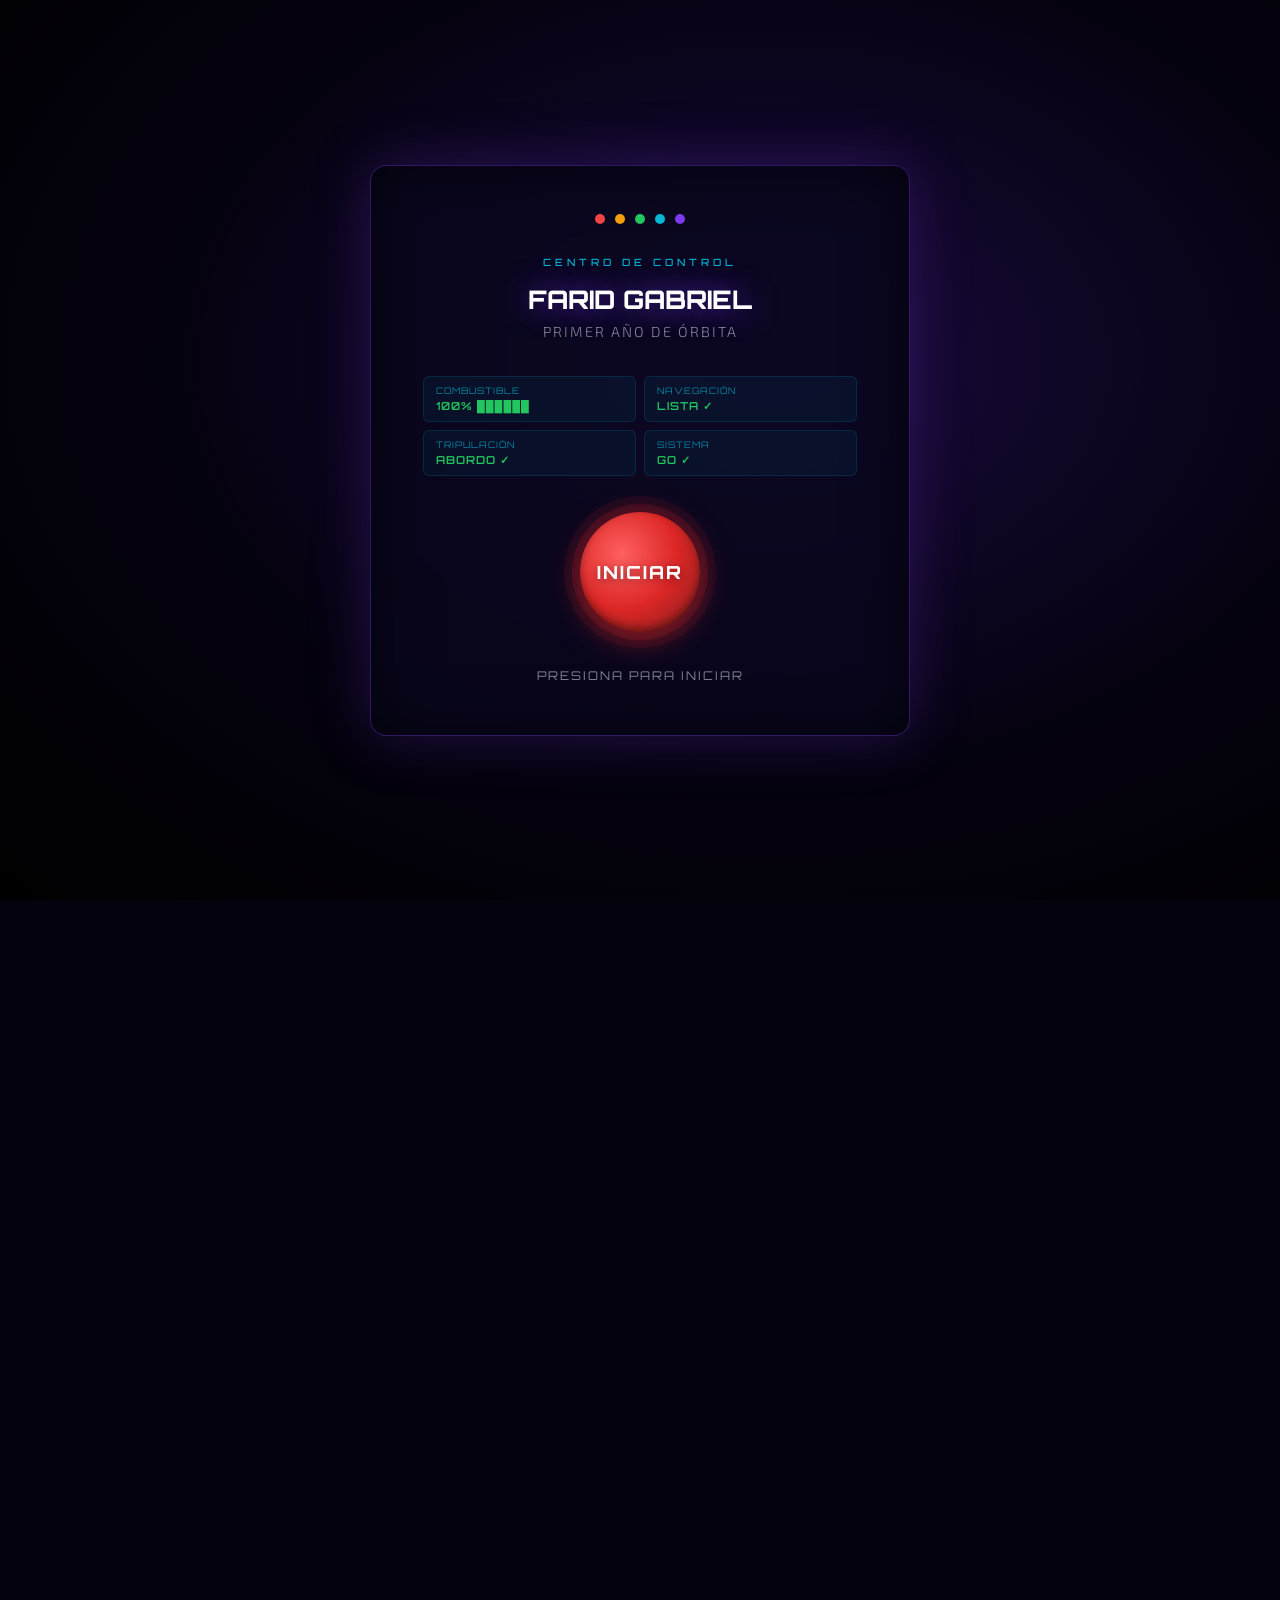
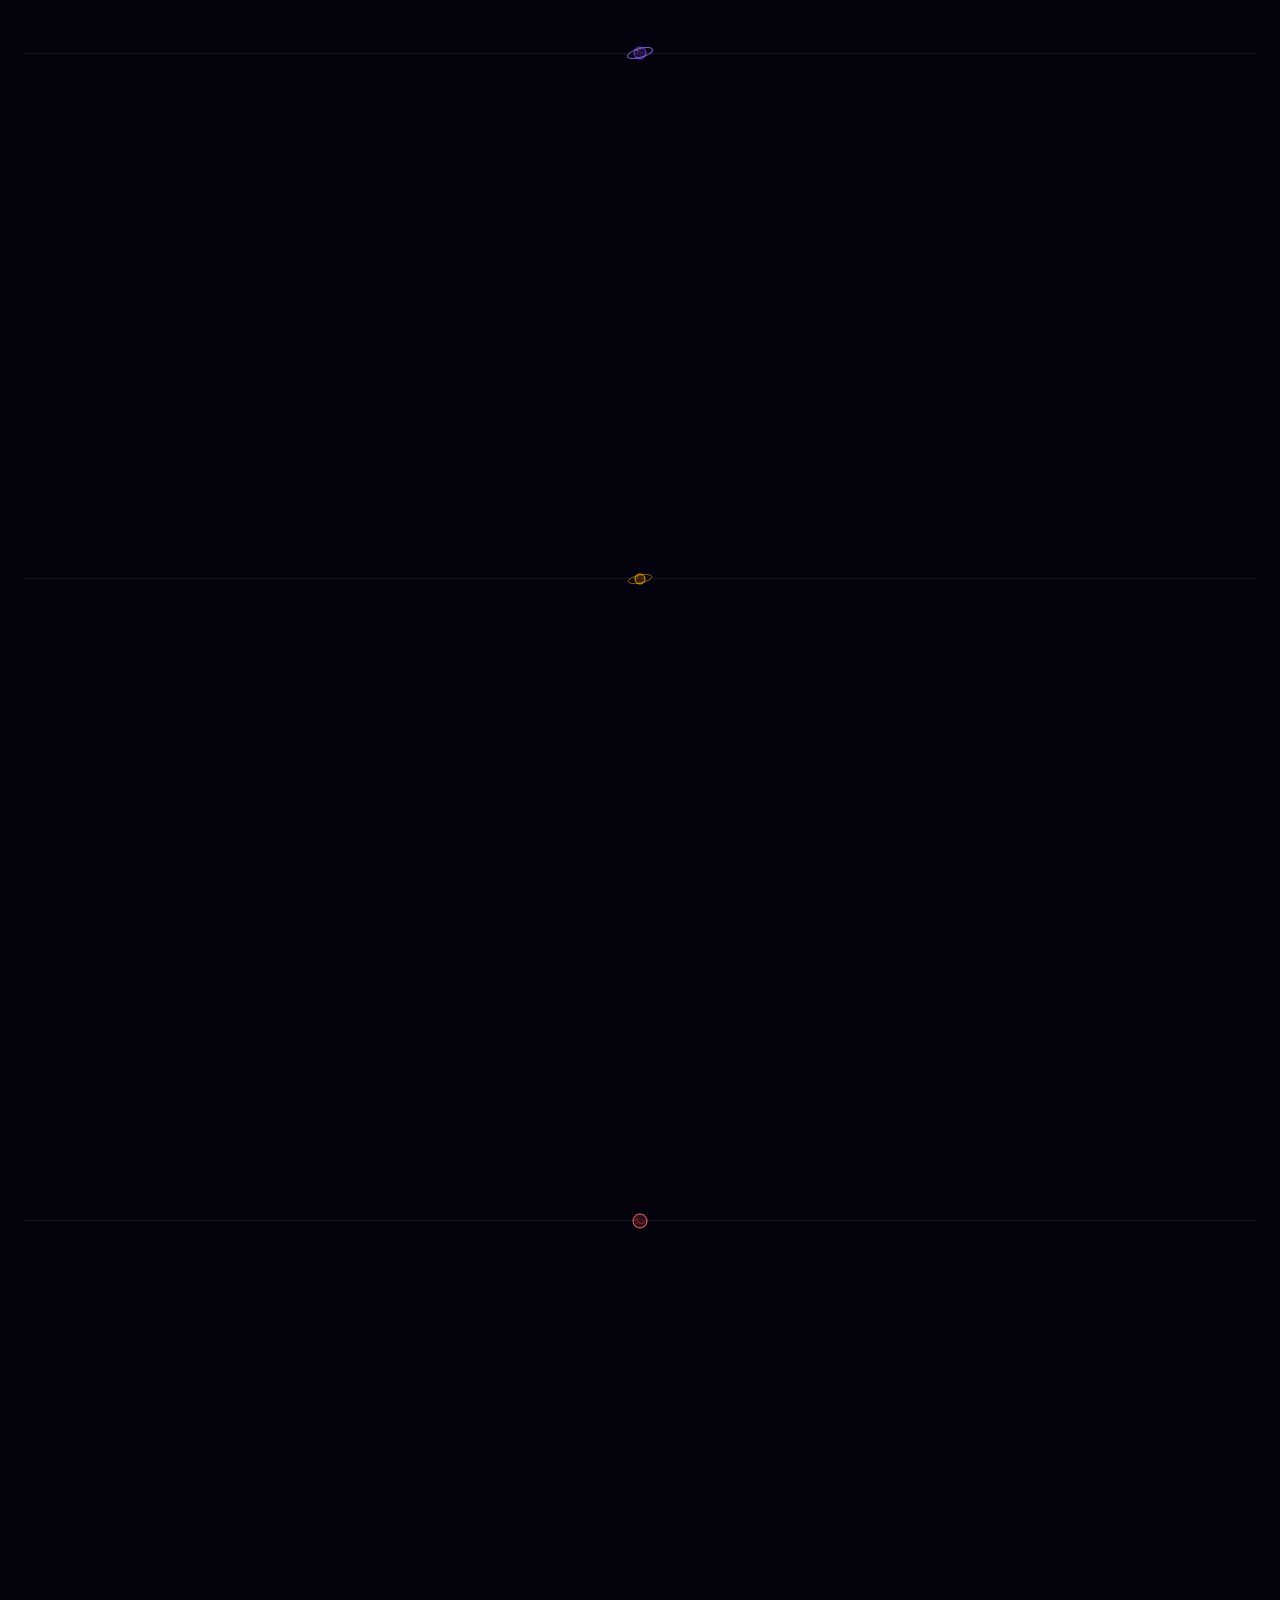
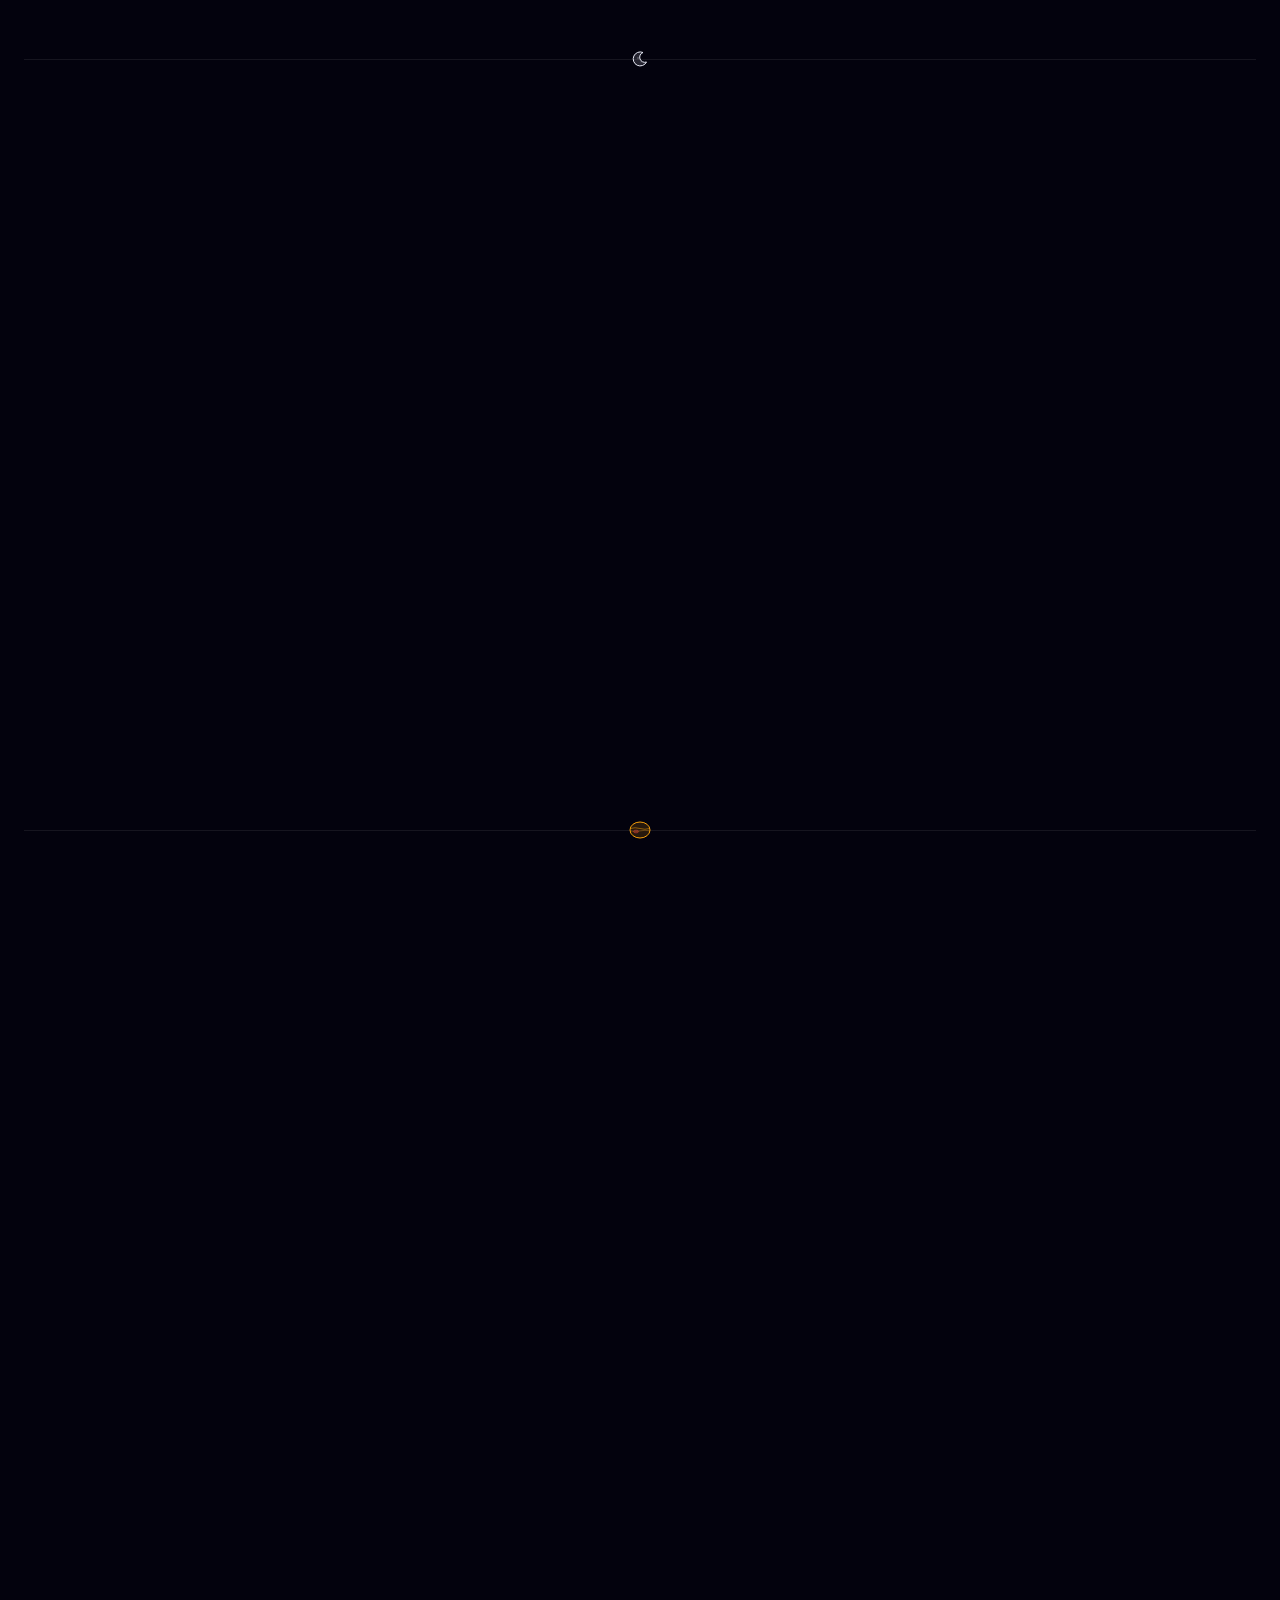
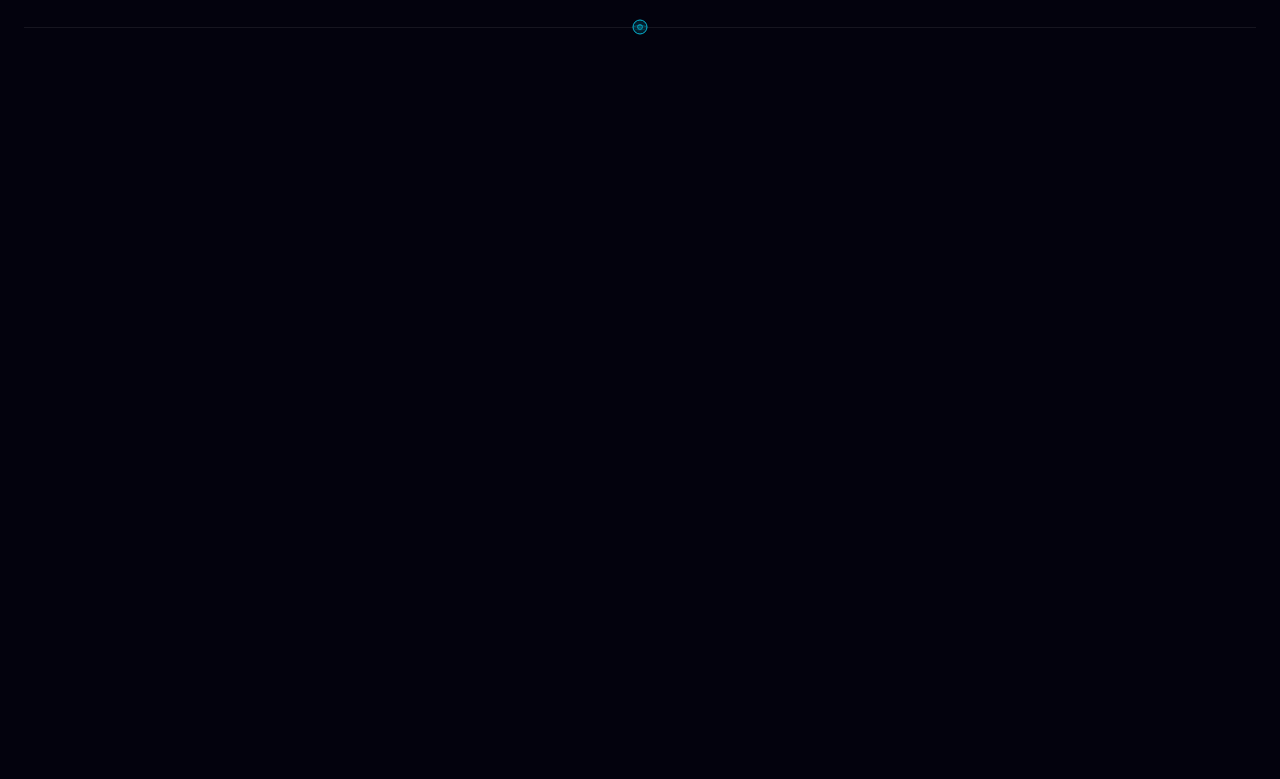
==== commit e013a19c: "llenaron" ====
--- a/index.html
+++ b/index.html
@@ -1030,8 +1030,13 @@
         }
 
         @keyframes scanLine {
-            0% { top: -40%; }
-            100% { top: 110%; }
+            0% {
+                top: -40%;
+            }
+
+            100% {
+                top: 110%;
+            }
         }
 
         /* T-minus label */
@@ -1144,8 +1149,15 @@
         }
 
         @keyframes digitGlowPulse {
-            0%, 100% { opacity: 0.6; }
-            50% { opacity: 1; }
+
+            0%,
+            100% {
+                opacity: 0.6;
+            }
+
+            50% {
+                opacity: 1;
+            }
         }
 
         .countdown-label {
@@ -1166,13 +1178,22 @@
             color: var(--violet);
             opacity: 0.6;
             align-self: center;
-            padding-bottom: 28px; /* offset for label height */
+            padding-bottom: 28px;
+            /* offset for label height */
             animation: colonBlink 1s ease-in-out infinite;
         }
 
         @keyframes colonBlink {
-            0%, 49% { opacity: 0.6; }
-            50%, 100% { opacity: 0.15; }
+
+            0%,
+            49% {
+                opacity: 0.6;
+            }
+
+            50%,
+            100% {
+                opacity: 0.15;
+            }
         }
 
         /* Bottom status bar */
@@ -2060,7 +2081,7 @@
                 <p class="mensaje-text">
                     Hace un año, Farid Gabriel llegó a este mundo y desde ese instante
                     todo cambió. Su risa, su curiosidad y su energía llenaron cada rincón
-                    de nuestra galaxia familiar con una luz que ningún telescopio podría
+                    de nuestra galaxia con una luz que ningún telescopio podría
                     capturar. Hoy completamos la primera órbita juntos,
                     y queremos celebrarlo contigo, que eres parte de esta historia.
                 </p>
@@ -2163,7 +2184,8 @@
     <div class="hud-divider">
         <svg width="28" height="20" viewBox="0 0 28 20" fill="none" xmlns="http://www.w3.org/2000/svg">
             <circle cx="14" cy="10" r="5" fill="rgba(245,158,11,0.2)" stroke="#f59e0b" stroke-width="1" />
-            <ellipse cx="14" cy="10" rx="12" ry="4" stroke="#f59e0b" stroke-width="0.9" opacity="0.6" transform="rotate(-12 14 10)" />
+            <ellipse cx="14" cy="10" rx="12" ry="4" stroke="#f59e0b" stroke-width="0.9" opacity="0.6"
+                transform="rotate(-12 14 10)" />
             <circle cx="11.5" cy="7.5" r="1" fill="rgba(245,158,11,0.4)" stroke="none" />
         </svg>
     </div>
@@ -2216,9 +2238,12 @@
                     <!-- Segundos -->
                     <div class="countdown-unit">
                         <div class="countdown-digit-block" style="border-color: rgba(6,182,212,0.3);">
-                            <div class="digit-glow" style="background: radial-gradient(ellipse at center, rgba(6,182,212,0.18) 0%, transparent 70%);"></div>
+                            <div class="digit-glow"
+                                style="background: radial-gradient(ellipse at center, rgba(6,182,212,0.18) 0%, transparent 70%);">
+                            </div>
                             <div class="digit-separator"></div>
-                            <span class="countdown-digit" id="cd-secs" style="text-shadow: 0 0 20px rgba(255,255,255,0.9), 0 0 50px rgba(6,182,212,0.8), 0 0 100px rgba(6,182,212,0.5);">--</span>
+                            <span class="countdown-digit" id="cd-secs"
+                                style="text-shadow: 0 0 20px rgba(255,255,255,0.9), 0 0 50px rgba(6,182,212,0.8), 0 0 100px rgba(6,182,212,0.5);">--</span>
                         </div>
                         <span class="countdown-label" style="color:var(--cyan);">Segundos</span>
                     </div>
@@ -2931,15 +2956,15 @@
                 }
 
                 const totalSecs = Math.floor(diff / 1000);
-                const days  = Math.floor(totalSecs / 86400);
+                const days = Math.floor(totalSecs / 86400);
                 const hours = Math.floor((totalSecs % 86400) / 3600);
-                const mins  = Math.floor((totalSecs % 3600) / 60);
-                const secs  = totalSecs % 60;
-
-                setDigit(elDays,  days,  'd');
+                const mins = Math.floor((totalSecs % 3600) / 60);
+                const secs = totalSecs % 60;
+
+                setDigit(elDays, days, 'd');
                 setDigit(elHours, hours, 'h');
-                setDigit(elMins,  mins,  'm');
-                setDigit(elSecs,  secs,  's');
+                setDigit(elMins, mins, 'm');
+                setDigit(elSecs, secs, 's');
 
                 // Dynamic status message
                 if (days === 0 && hours === 0) {
